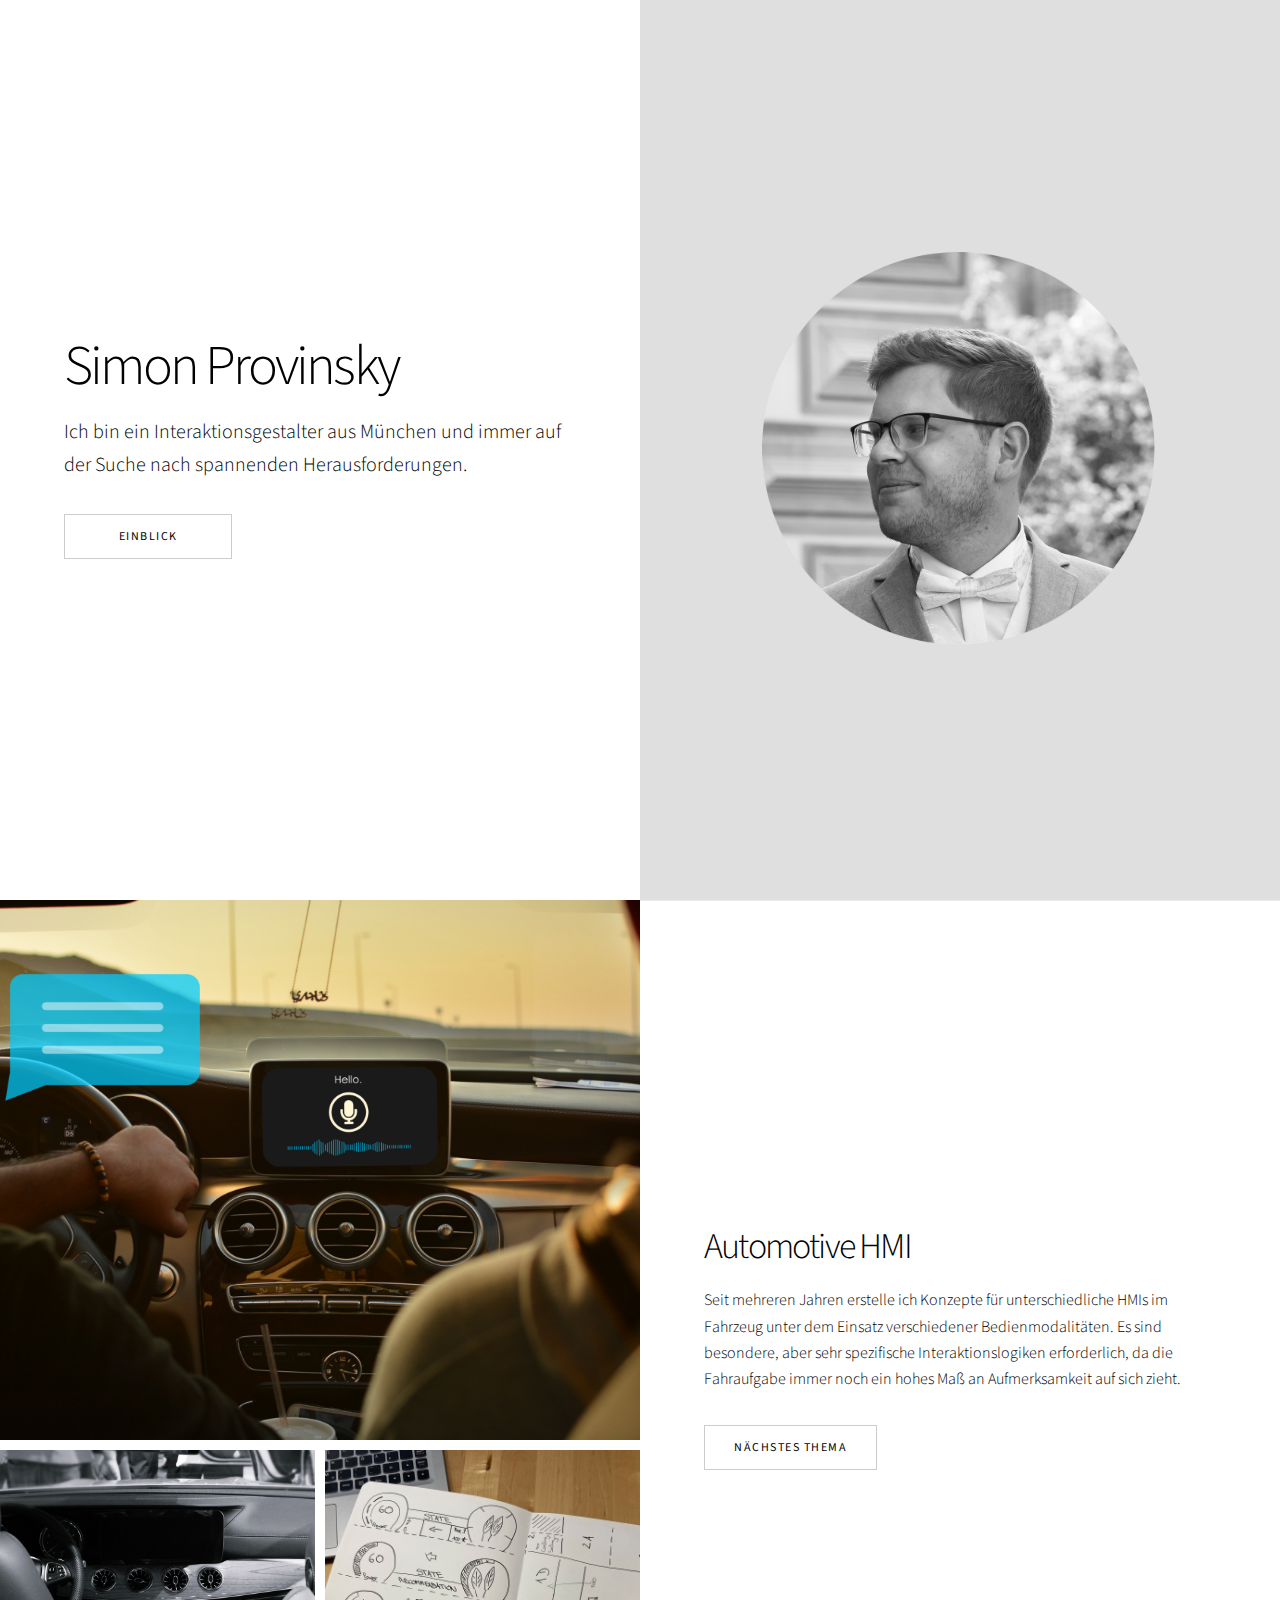
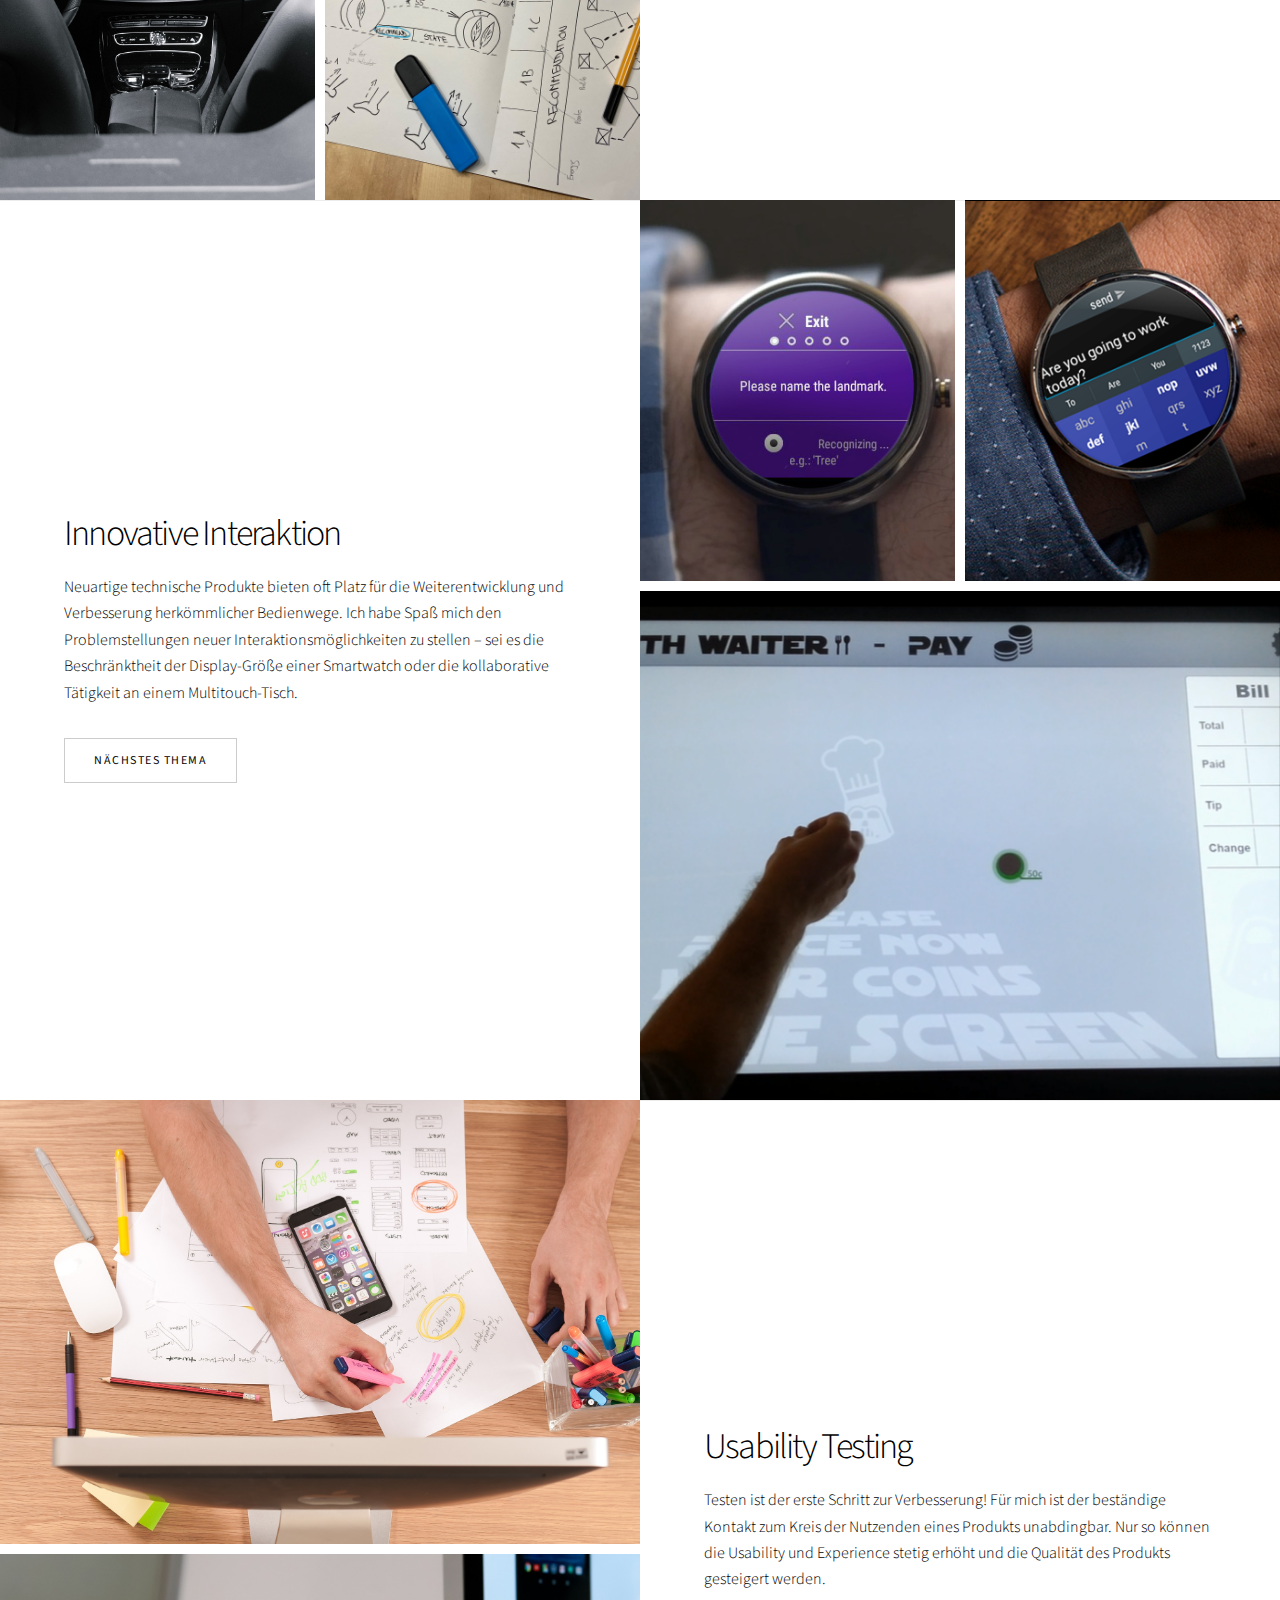
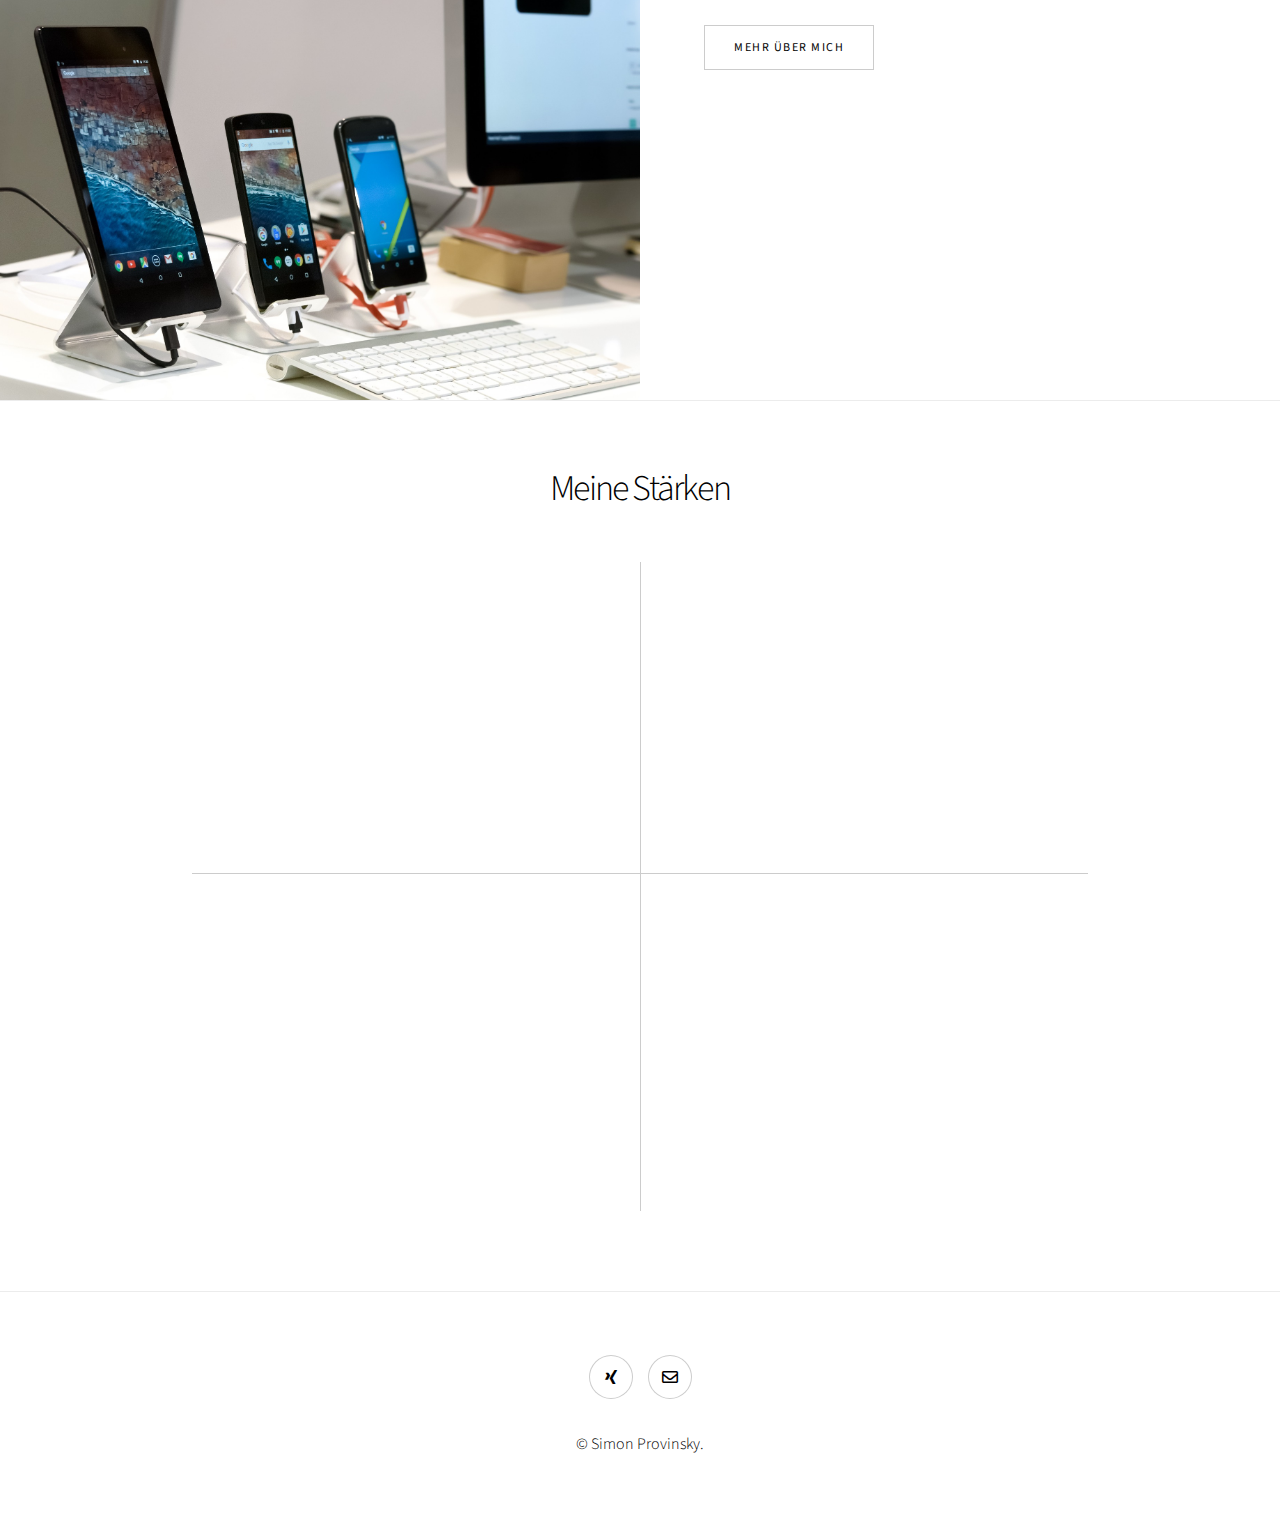
==== index.html @ 23f28d31 "Add files via upload" ====
<!DOCTYPE HTML>
<!--
	Story by HTML5 UP
	html5up.net | @ajlkn
	Free for personal and commercial use under the CCA 3.0 license (html5up.net/license)
-->
<html>

<head>
	<title>Simon Provinsky</title>
	<meta charset="utf-8" />
	<meta name="viewport" content="width=device-width, initial-scale=1, user-scalable=no" />
	<link rel="stylesheet" href="assets/css/main.css" />
	<noscript>
		<link rel="stylesheet" href="assets/css/noscript.css" />
	</noscript>
</head>

<body class="is-preload">
	<a id="top" class="button back-to-top"><span class="icon solid major fa-arrow-up"></span></a>
	<!-- Wrapper -->
	<div id="wrapper" class="divided">

		<!-- One -->
		<section
			class="banner style1 orient-left content-align-left image-position-right fullscreen onload-image-fade-in onload-content-fade-right">
			<div class="content">
				<h1>Simon Provinsky</h1>
				<p class="major">Ich bin ein Interaktionsgestalter aus München und immer auf der Suche nach
					spannenden Herausforderungen.</p>
				<!-- <p class="major">Sehen. Fühlen. Erinnern.</p> -->
				<ul class="actions stacked">
					<li><a href="#first" class="button big wide smooth-scroll-middle">Einblick</a></li>
				</ul>
			</div>
			<div class="image">
				<!--<img src="images/work-place.jpg" alt="" />-->
				<div class="parallax"></div>
			</div>
		</section>

		<!-- Two -->
		<section
			class="banner style1 orient-right content-align-left image-position-left fullscreen onscroll-image-fade-in onload-content-fade-left"
			id="first">
			<div class="content">
				<h2>Automotive HMI</h2>
				<p>Seit mehreren Jahren erstelle ich Konzepte für unterschiedliche HMIs im Fahrzeug unter dem Einsatz
					verschiedener Bedienmodalitäten. Es sind besondere, aber sehr spezifische Interaktionslogiken
					erforderlich, da die Fahraufgabe immer noch ein hohes Maß an Aufmerksamkeit
					auf sich zieht.</p>
				<ul class="actions stacked">
					<li><a href="#second" class="button smooth-scroll-middle">Nächstes Thema</a></li>
				</ul>
			</div>
			<!-- <div class="image">
				<img src="images/spotlight02.jpg" alt="" />
			</div> -->
			<div class="grid-container container-1">
				<div class="grid-item item-1" onclick="location.href='src/details-sprachdialogdesign.html';">
					<img class="background" src="images/car_interior_speech.png" />
					<div class="hide">Sprachdialogdesign</div>
				</div>
				<div class="grid-item item-2" onclick="location.href='src/details-graphicaluserinterfaces.html';">
					<img class="background" src="images/car_interior_gui.jpg" />
					<div class="hide">Graphical User Interfaces</div>
				</div>
				<div class="grid-item item-3"
					onclick="location.href='src/details-gamificationzurenergieeffizientenfahrweise.html';">
					<img class="background" src="images/48v_car_interface.jpg" />
					<div class="hide">Gamification zur energieeffizienten Fahrweise</div>
				</div>
			</div>
		</section>

		<!-- Three -->
		<section
			class="banner style1 orient-left content-align-left image-position-right fullscreen onscroll-image-fade-in onload-content-fade-right"
			id="second">
			<div class="content">
				<h2>Innovative Interaktion</h2>
				<p>Neuartige technische Produkte bieten oft Platz für die Weiterentwicklung und Verbesserung
					herkömmlicher
					Bedienwege. Ich habe Spaß mich den Problemstellungen neuer Interaktionsmöglichkeiten zu
					stellen – sei es die Beschränktheit der Display-Größe einer Smartwatch oder die kollaborative
					Tätigkeit an einem Multitouch-Tisch.</p>
				<ul class="actions stacked">
					<li><a href="#third" class="button smooth-scroll-middle">Nächstes Thema</a></li>
				</ul>
			</div>
			<div class="grid-container container-2">
				<div class="grid-item item-1"
					onclick="location.href='src/details-sprachbedienungfuersmartwatches.html';">
					<img class="background" src="images/smartwatch_landmarken_0.png" />
					<div class="hide">Sprachbedienung für Smartwatches</div>
				</div>
				<div class="grid-item item-2" onclick="location.href='src/details-texteingabefuersmartwatches.html';">
					<img class="background" src="images/smartwatch_text_0.png" />
					<div class="hide">Texteingabe für Smartwatches</div>
				</div>
				<div class="grid-item item-3" onclick="location.href='src/details-barzahlungpermultitouch-tisch.html';">
					<img class="background" src="images/darth_waiter_0.png" />
					<div class="hide">Barzahlung per Multitouch-Tisch</div>
				</div>
			</div>
		</section>

		<!-- Four -->
		<section
			class="banner style1 orient-right content-align-left image-position-left fullscreen onscroll-image-fade-in onload-content-fade-left"
			id="third">
			<div class="content">
				<h2>Usability Testing</h2>
				<p>Testen ist der erste Schritt zur Verbesserung! Für mich ist der beständige Kontakt zum Kreis der
					Nutzenden eines Produkts unabdingbar. Nur so können die Usability und Experience stetig erhöht und
					die Qualität des Produkts gesteigert werden.</p>
				<ul class="actions stacked">
					<li><a href="#about" class="button smooth-scroll">Mehr über mich</a></li>
				</ul>
			</div>
			<div class="grid-container container-3">
				<div class="grid-item item-1"
					onclick="location.href='src/details-low-fidelity-prototypingmitdermicrosoftkinect.html';">
					<img class="background" src="images/user_test_0.jpg" />
					<div class="hide">Low-Fidelity-Prototyping mit der Microsoft Kinect</div>
				</div>
				<div class="grid-item item-2"
					onclick="location.href='src/details-ab-testzursteigerungderusability.html';">
					<img class="background" src="images/user_test_1.jpg" />
					<div class="hide">A/B-Test zur Steigerung der Usability</div>
				</div>
			</div>
		</section>



		<!-- Six -->
		<section class="wrapper style1 align-center" id="about">
			<div class="inner">
				<h2>Meine Stärken</h2>
				<div class="items style1 big onscroll-fade-in">
					<section>
						<span class="icon solid style2 major fa-sync-alt"></span>
						<h3>Agil</h3>
						<p>Die Welt von Dailys, Sprints und Backlogs ist mir sehr vertraut und auch
							bei User Stories macht mir so schnell keiner etwas vor.</p>
					</section>
					<section>
						<span class="icon solid style2 major fa-laptop-code"></span>
						<h3>Techinikaffin</h3>
						<p>Egal ob es um ein Fifa-Online-Turnier oder eine Code-Challenge geht – mit Technik bin ich
							immer
							zu begeistern!</p>
					</section>
					<section>
						<span class="icon solid style2 major fa-user-tie"></span>
						<h3>Professionell</h3>
						<p>Zuverlässig und auf die Details bedacht: Im Job und auch bei der Urlaubsvorbereitung – ohne
							einen ausgetüftelten und wohlüberlegten Masterplan geht bei mir nichts!</p>
					</section>
					<section>
						<span class="icon solid style2 major fa-users"></span>
						<h3>Teamplayer</h3>
						<p>Auf dem Bolzplatz oder im Projektteam – auf mich ist immer Verlass. Wie der Abwehrchef habe
							ich die gesamte Mannschaft im Blick und bin mir nicht zu schade ab und zu dazwischen zu
							grätschen.</p>
					</section>
					<!-- <section>
									<span class="icon solid style2 major fa-cog"></span>
									<h3>Magna</h3>
									<p>Lorem ipsum dolor sit amet, consectetur adipiscing elit. Morbi dui turpis, cursus eget orci amet aliquam congue semper. Etiam eget ultrices risus nec tempor elit.</p>
								</section>
								<section>
									<span class="icon style2 major fa-paper-plane"></span>
									<h3>Tempus</h3>
									<p>Lorem ipsum dolor sit amet, consectetur adipiscing elit. Morbi dui turpis, cursus eget orci amet aliquam congue semper. Etiam eget ultrices risus nec tempor elit.</p>
								</section>
								<section>
									<span class="icon solid style2 major fa-desktop"></span>
									<h3>Aliquam</h3>
									<p>Lorem ipsum dolor sit amet, consectetur adipiscing elit. Morbi dui turpis, cursus eget orci amet aliquam congue semper. Etiam eget ultrices risus nec tempor elit.</p>
								</section>
								<section>
									<span class="icon solid style2 major fa-sync-alt"></span>
									<h3>Elit</h3>
									<p>Lorem ipsum dolor sit amet, consectetur adipiscing elit. Morbi dui turpis, cursus eget orci amet aliquam congue semper. Etiam eget ultrices risus nec tempor elit.</p>
								</section>
								<section>
									<span class="icon solid style2 major fa-hashtag"></span>
									<h3>Morbi</h3>
									<p>Lorem ipsum dolor sit amet, consectetur adipiscing elit. Morbi dui turpis, cursus eget orci amet aliquam congue semper. Etiam eget ultrices risus nec tempor elit.</p>
								</section>
								<section>
									<span class="icon solid style2 major fa-bolt"></span>
									<h3>Turpis</h3>
									<p>Lorem ipsum dolor sit amet, consectetur adipiscing elit. Morbi dui turpis, cursus eget orci amet aliquam congue semper. Etiam eget ultrices risus nec tempor elit.</p>
								</section>
								<section>
									<span class="icon solid style2 major fa-envelope"></span>
									<h3>Ultrices</h3>
									<p>Lorem ipsum dolor sit amet, consectetur adipiscing elit. Morbi dui turpis, cursus eget orci amet aliquam congue semper. Etiam eget ultrices risus nec tempor elit.</p>
								</section>
								<section>
									<span class="icon solid style2 major fa-leaf"></span>
									<h3>Risus</h3>
									<p>Lorem ipsum dolor sit amet, consectetur adipiscing elit. Morbi dui turpis, cursus eget orci amet aliquam congue semper. Etiam eget ultrices risus nec tempor elit.</p>
								</section> -->
				</div>
			</div>
		</section>

		<!-- Seven -->
		<!-- 					<section class="wrapper style1 align-center">
						<div class="inner medium">
							<h2>Get in touch</h2>
							<form method="post" action="#">
								<div class="fields">
									<div class="field half">
										<label for="name">Name</label>
										<input type="text" name="name" id="name" value="" />
									</div>
									<div class="field half">
										<label for="email">Email</label>
										<input type="email" name="email" id="email" value="" />
									</div>
									<div class="field">
										<label for="message">Message</label>
										<textarea name="message" id="message" rows="6"></textarea>
									</div>
								</div>
								<ul class="actions special">
									<li><input type="submit" name="submit" id="submit" value="Send Message" /></li>
								</ul>
							</form>

						</div>
					</section> -->

		<!-- Footer -->
		<footer class="wrapper style1 align-center">
			<div class="inner">
				<ul class="icons">
					<li><a href="https://www.xing.com/profile/Simon_Provinsky/cv" target="_blank"
							class="icon brands style2 fa-xing"><span class="label">Xing</span></a></li>
					<li><a href="mailto:S.Provinsky@gmail.com" class="icon style2 fa-envelope"><span
								class="label">Email</span></a></li>
				</ul>
				<p>&copy; Simon Provinsky</a>.</p>
			</div>
		</footer>

	</div>

	<!-- Scripts -->
	<script src="assets/js/jquery.min.js"></script>
	<script src="assets/js/jquery.scrollex.min.js"></script>
	<script src="assets/js/jquery.scrolly.min.js"></script>
	<script src="assets/js/browser.min.js"></script>
	<script src="assets/js/breakpoints.min.js"></script>
	<script src="assets/js/util.js"></script>
	<script src="assets/js/main.js"></script>

</body>

</html>
---- assets/css/main.css ----
@import url(fontawesome-all.min.css);
@import url("https://fonts.googleapis.com/css?family=Source+Sans+Pro:300,300i,400,400i");

/*
	Story by HTML5 UP
	html5up.net | @ajlkn
	Free for personal and commercial use under the CCA 3.0 license (html5up.net/license)
*/

html, body, div, span, applet, object,
iframe, h1, h2, h3, h4, h5, h6, p, blockquote,
pre, a, abbr, acronym, address, big, cite,
code, del, dfn, em, img, ins, kbd, q, s, samp,
small, strike, strong, sub, sup, tt, var, b,
u, i, center, dl, dt, dd, ol, ul, li, fieldset,
form, label, legend, table, caption, tbody,
tfoot, thead, tr, th, td, article, aside,
canvas, details, embed, figure, figcaption,
footer, header, hgroup, menu, nav, output, ruby,
section, summary, time, mark, audio, video {
	margin: 0;
	padding: 0;
	border: 0;
	font-size: 100%;
	font: inherit;
	vertical-align: baseline;}

article, aside, details, figcaption, figure,
footer, header, hgroup, menu, nav, section {
	display: block;}

body {
	line-height: 1;
}

ol, ul {
	list-style: none;
}

blockquote, q {
	quotes: none;
}

	blockquote:before, blockquote:after, q:before, q:after {
		content: '';
		content: none;
	}

table {
	border-collapse: collapse;
	border-spacing: 0;
}

body {
	-webkit-text-size-adjust: none;
}

mark {
	background-color: transparent;
	color: inherit;
}

input::-moz-focus-inner {
	border: 0;
	padding: 0;
}

input, select, textarea {
	-moz-appearance: none;
	-webkit-appearance: none;
	-ms-appearance: none;
	appearance: none;
}


.grid-container {
	display: grid;
	grid-column-gap: 10px;
	grid-row-gap: 10px;
	width: 50%;

}

.details-grid-container {
	display: grid;
	grid-column-gap: 10px;
	grid-row-gap: 10px;
	width: 100%;

}

.container-1 {
	grid-template-areas:
    'item-1 item-1'
    'item-2 item-3';
}

.details-container-1 {
	grid-template-areas:
    'item-1'
    'item-2';
}

.container-2 {
	grid-template-areas:
    'item-1 item-2'
    'item-3 item-3';
}

.details-container-2 {
	grid-template-areas:
    'item-1 item-2';
}

.container-3 {
	grid-template-areas:
    'item-1'
	'item-2';
}

.details-container-3 {
	grid-template-areas:
    'item-1';
}

.details-container-4 {
	grid-template-areas:
    'item-1'
	'item-2';
}

.background {
	opacity: 1;
  display: block;
  width: 100%;
  height: 100%;
  transition: .5s ease;
  backface-visibility: hidden;
  object-fit: cover;
}

.contain {
	object-fit: contain;
}

.small {
	height: 65%;
}

.border {
	border: 1px solid black;
}

.hide {
	transition: .5s ease;
	opacity: 0;
	position: absolute;
	top: 50%;
	left: 50%;
	transform: translate(-50%, -50%);
	-ms-transform: translate(-50%, -50%);
	text-align: center;
	color: white;
}

.hide a{
	color: white;
	text-decoration: none;
}

.item-1 {
	grid-area: item-1;
}
.item-2 {
	grid-area: item-2;
}
.item-3 {
	grid-area: item-3;
}
.item-4 {
	grid-area: item-4;
}

.grid-item {
	background-color: black;
  font-size: 30px;
  text-align: center;
  position: relative;
}

.details-grid-item {
  position: relative;
  background: white;
}

.grid-item:hover {
	cursor: pointer;
}

.grid-item:hover > .background {
	opacity: 0.3;
}


.grid-item:hover > .hide {
	display: block;
	opacity: 1;
}

@media screen and (max-width: 736px) {
	.grid-container {
		width: 100%;
	}
}

#tags {
	display: flex;
	justify-content: center;
	padding-top: 0;
	padding-bottom: 4rem;
}

@media screen and (max-width: 736px) {
	#tags {
		flex-direction: column;
	}
}

#tags > div {
	background: rgba(0, 0, 0, 0.125);
	padding: 5px 10px;
	margin: 5px;
	color: black;
}

.tinted {
	background: rgba(0, 0, 0, 0.125);
}

.back-to-top {
	position: fixed;
    bottom: 5em;
    right: 5em;
    z-index: 100;
}



@media screen and (max-width: 736px) {
	.back-to-top {
		position: fixed;
		bottom: 3em;
		right: 3em;
		z-index: 100;
	}
}

.back {
	position: fixed;
    top: 5em;
    left: 3em;
    z-index: 100;
}

@media screen and (max-width: 736px) {
	.back {
		position: relative;
		top: 2em;
		left: 2em;
		z-index: 100;
	}
}

.parallax {
	/* The image used */
	background-image: url("../../images/Simon.png");
	
	/* Set a specific height */
	min-height: 100vh; 
	
	/* Create the parallax scrolling effect */
    background-attachment: inherit;
    background-position: center;
    background-repeat: no-repeat;
    background-size: 35vw;
}

@media screen and (orientation: portrait) {
	.parallax {
		/* The image used */
		background-image: url("../../images/Simon.png");
		
		/* Set a specific height */
		min-height: 50vh; 
		
		/* Create the parallax scrolling effect */
		background-attachment: scroll;
		background-position: center;
		background-repeat: no-repeat;
		background-size: cover;
	}
}

/* Basic */

	@-ms-viewport {
		width: device-width;
	}

	body {
		-ms-overflow-style: scrollbar;
	}

	@media screen and (max-width: 480px) {

		html, body {
			min-width: 320px;
		}

	}

	html {
		box-sizing: border-box;
	}

	*, *:before, *:after {
		box-sizing: inherit;
	}

	body {
		background: #ffffff;
	}

		body.is-preload *, body.is-preload *:before, body.is-preload *:after {
			-moz-animation: none !important;
			-webkit-animation: none !important;
			-ms-animation: none !important;
			animation: none !important;
			-moz-transition: none !important;
			-webkit-transition: none !important;
			-ms-transition: none !important;
			transition: none !important;
		}

/* Type */

	html {
		font-size: 18pt;
	}

		@media screen and (max-width: 1680px) {

			html {
				font-size: 14pt;
			}

		}

		@media screen and (max-width: 1280px) {

			html {
				font-size: 12pt;
			}

		}

		@media screen and (max-width: 736px) {

			html {
				font-size: 11pt;
			}

		}

		@media screen and (max-width: 360px) {

			html {
				font-size: 10pt;
			}

		}

	body {
		background-color: #ffffff;
		color: #000000;
	}

	body, input, select, textarea {
		font-family: "Source Sans Pro", Helvetica, sans-serif;
		font-size: 1rem;
		font-weight: 300;
		line-height: 1.65;
	}

	a {
		-moz-transition: color 0.2s ease-in-out;
		-webkit-transition: color 0.2s ease-in-out;
		-ms-transition: color 0.2s ease-in-out;
		transition: color 0.2s ease-in-out;
		text-decoration: underline;
	}

		a:hover {
			text-decoration: none;
		}

	strong, b {
		font-weight: 400;
	}

	em, i {
		font-style: italic;
	}

	p {
		margin: 0 0 2rem 0;
	}

		p.major {
			font-size: 1.25rem;
		}

	h1, h2, h3, h4, h5, h6 {
		font-weight: 300;
		line-height: 1.375;
		letter-spacing: -0.05em;
		margin: 0 0 1rem 0;
	}

		h1 a, h2 a, h3 a, h4 a, h5 a, h6 a {
			color: inherit;
			text-decoration: none;
		}

	h1 {
		font-size: 3.5rem;
		line-height: 1.2;
	}

	h2 {
		font-size: 2.25rem;
	}

	h3 {
		font-size: 1.5rem;
	}

	h4 {
		font-size: 1.1rem;
	}

	h5 {
		font-size: 0.9rem;
	}

	h6 {
		font-size: 0.7rem;
	}

	sub {
		font-size: 0.8rem;
		position: relative;
		top: 0.5rem;
	}

	sup {
		font-size: 0.8rem;
		position: relative;
		top: -0.5rem;
	}

	blockquote {
		border-left: solid 4px;
		font-style: italic;
		margin: 0 0 2rem 0;
		padding: 0.5rem 0 0.5rem 2rem;
	}

	code {
		border-radius: 4px;
		font-family: "Courier New", monospace;
		font-size: 0.9em;
		margin: 0 0.25rem;
		padding: 0.25rem 0.325rem;
	}

	pre {
		-webkit-overflow-scrolling: touch;
		font-family: "Courier New", monospace;
		font-size: 0.9em;
		margin: 0 0 2rem 0;
	}

		pre code {
			display: block;
			line-height: 1.5;
			padding: 0.75rem 1rem;
			overflow-x: auto;
		}

	hr {
		border: 0;
		border-bottom: solid 1px;
		margin: 2.5rem 0;
	}

		hr.major {
			margin: 3.5rem 0;
		}

	.align-left {
		text-align: left;
	}

	.align-center {
		text-align: center;
	}

	.align-right {
		text-align: right;
	}

	@media screen and (max-width: 736px) {

		p.major {
			font-size: 1.1rem;
		}

		h1 {
			font-size: 2.5rem;
		}

		h2 {
			font-size: 2rem;
		}

		h3 {
			font-size: 1.25rem;
		}

		h4 {
			font-size: 1rem;
		}

	}

	input, select, textarea {
		color: #000000;
	}

	a {
		color: #000000;
	}

		a:hover {
			color: #47D3E5;
		}

	strong, b {
		color: #000000;
	}

	h1, h2, h3, h4, h5, h6 {
		color: #000000;
	}

	blockquote {
		border-left-color: rgba(0, 0, 0, 0.2);
	}

	code {
		background: rgba(0, 0, 0, 0.05);
		border-color: rgba(0, 0, 0, 0.2);
	}

	hr {
		border-bottom-color: rgba(0, 0, 0, 0.2);
	}

/* Row */

	.row {
		display: flex;
		flex-wrap: wrap;
		box-sizing: border-box;
		align-items: stretch;
	}

		.row > * {
			box-sizing: border-box;
		}

		.row.gtr-uniform > * > :last-child {
			margin-bottom: 0;
		}

		.row.aln-left {
			justify-content: flex-start;
		}

		.row.aln-center {
			justify-content: center;
		}

		.row.aln-right {
			justify-content: flex-end;
		}

		.row.aln-top {
			align-items: flex-start;
		}

		.row.aln-middle {
			align-items: center;
		}

		.row.aln-bottom {
			align-items: flex-end;
		}

		.row > .imp {
			order: -1;
		}

		.row > .col-1 {
			width: 8.33333%;
		}

		.row > .off-1 {
			margin-left: 8.33333%;
		}

		.row > .col-2 {
			width: 16.66667%;
		}

		.row > .off-2 {
			margin-left: 16.66667%;
		}

		.row > .col-3 {
			width: 25%;
		}

		.row > .off-3 {
			margin-left: 25%;
		}

		.row > .col-4 {
			width: 33.33333%;
		}

		.row > .off-4 {
			margin-left: 33.33333%;
		}

		.row > .col-5 {
			width: 41.66667%;
		}

		.row > .off-5 {
			margin-left: 41.66667%;
		}

		.row > .col-6 {
			width: 50%;
		}

		.row > .off-6 {
			margin-left: 50%;
		}

		.row > .col-7 {
			width: 58.33333%;
		}

		.row > .off-7 {
			margin-left: 58.33333%;
		}

		.row > .col-8 {
			width: 66.66667%;
		}

		.row > .off-8 {
			margin-left: 66.66667%;
		}

		.row > .col-9 {
			width: 75%;
		}

		.row > .off-9 {
			margin-left: 75%;
		}

		.row > .col-10 {
			width: 83.33333%;
		}

		.row > .off-10 {
			margin-left: 83.33333%;
		}

		.row > .col-11 {
			width: 91.66667%;
		}

		.row > .off-11 {
			margin-left: 91.66667%;
		}

		.row > .col-12 {
			width: 100%;
		}

		.row > .off-12 {
			margin-left: 100%;
		}

		.row.gtr-0 {
			margin-top: 0;
			margin-left: 0rem;
		}

			.row.gtr-0 > * {
				padding: 0 0 0 0rem;
			}

			.row.gtr-0.gtr-uniform {
				margin-top: 0rem;
			}

				.row.gtr-0.gtr-uniform > * {
					padding-top: 0rem;
				}

		.row.gtr-25 {
			margin-top: 0;
			margin-left: -0.5rem;
		}

			.row.gtr-25 > * {
				padding: 0 0 0 0.5rem;
			}

			.row.gtr-25.gtr-uniform {
				margin-top: -0.5rem;
			}

				.row.gtr-25.gtr-uniform > * {
					padding-top: 0.5rem;
				}

		.row.gtr-50 {
			margin-top: 0;
			margin-left: -1rem;
		}

			.row.gtr-50 > * {
				padding: 0 0 0 1rem;
			}

			.row.gtr-50.gtr-uniform {
				margin-top: -1rem;
			}

				.row.gtr-50.gtr-uniform > * {
					padding-top: 1rem;
				}

		.row {
			margin-top: 0;
			margin-left: -2rem;
		}

			.row > * {
				padding: 0 0 0 2rem;
			}

			.row.gtr-uniform {
				margin-top: -2rem;
			}

				.row.gtr-uniform > * {
					padding-top: 2rem;
				}

		.row.gtr-150 {
			margin-top: 0;
			margin-left: -3rem;
		}

			.row.gtr-150 > * {
				padding: 0 0 0 3rem;
			}

			.row.gtr-150.gtr-uniform {
				margin-top: -3rem;
			}

				.row.gtr-150.gtr-uniform > * {
					padding-top: 3rem;
				}

		.row.gtr-200 {
			margin-top: 0;
			margin-left: -4rem;
		}

			.row.gtr-200 > * {
				padding: 0 0 0 4rem;
			}

			.row.gtr-200.gtr-uniform {
				margin-top: -4rem;
			}

				.row.gtr-200.gtr-uniform > * {
					padding-top: 4rem;
				}

		@media screen and (max-width: 1680px) {

			.row {
				display: flex;
				flex-wrap: wrap;
				box-sizing: border-box;
				align-items: stretch;
			}

				.row > * {
					box-sizing: border-box;
				}

				.row.gtr-uniform > * > :last-child {
					margin-bottom: 0;
				}

				.row.aln-left {
					justify-content: flex-start;
				}

				.row.aln-center {
					justify-content: center;
				}

				.row.aln-right {
					justify-content: flex-end;
				}

				.row.aln-top {
					align-items: flex-start;
				}

				.row.aln-middle {
					align-items: center;
				}

				.row.aln-bottom {
					align-items: flex-end;
				}

				.row > .imp-xlarge {
					order: -1;
				}

				.row > .col-1-xlarge {
					width: 8.33333%;
				}

				.row > .off-1-xlarge {
					margin-left: 8.33333%;
				}

				.row > .col-2-xlarge {
					width: 16.66667%;
				}

				.row > .off-2-xlarge {
					margin-left: 16.66667%;
				}

				.row > .col-3-xlarge {
					width: 25%;
				}

				.row > .off-3-xlarge {
					margin-left: 25%;
				}

				.row > .col-4-xlarge {
					width: 33.33333%;
				}

				.row > .off-4-xlarge {
					margin-left: 33.33333%;
				}

				.row > .col-5-xlarge {
					width: 41.66667%;
				}

				.row > .off-5-xlarge {
					margin-left: 41.66667%;
				}

				.row > .col-6-xlarge {
					width: 50%;
				}

				.row > .off-6-xlarge {
					margin-left: 50%;
				}

				.row > .col-7-xlarge {
					width: 58.33333%;
				}

				.row > .off-7-xlarge {
					margin-left: 58.33333%;
				}

				.row > .col-8-xlarge {
					width: 66.66667%;
				}

				.row > .off-8-xlarge {
					margin-left: 66.66667%;
				}

				.row > .col-9-xlarge {
					width: 75%;
				}

				.row > .off-9-xlarge {
					margin-left: 75%;
				}

				.row > .col-10-xlarge {
					width: 83.33333%;
				}

				.row > .off-10-xlarge {
					margin-left: 83.33333%;
				}

				.row > .col-11-xlarge {
					width: 91.66667%;
				}

				.row > .off-11-xlarge {
					margin-left: 91.66667%;
				}

				.row > .col-12-xlarge {
					width: 100%;
				}

				.row > .off-12-xlarge {
					margin-left: 100%;
				}

				.row.gtr-0 {
					margin-top: 0;
					margin-left: 0rem;
				}

					.row.gtr-0 > * {
						padding: 0 0 0 0rem;
					}

					.row.gtr-0.gtr-uniform {
						margin-top: 0rem;
					}

						.row.gtr-0.gtr-uniform > * {
							padding-top: 0rem;
						}

				.row.gtr-25 {
					margin-top: 0;
					margin-left: -0.5rem;
				}

					.row.gtr-25 > * {
						padding: 0 0 0 0.5rem;
					}

					.row.gtr-25.gtr-uniform {
						margin-top: -0.5rem;
					}

						.row.gtr-25.gtr-uniform > * {
							padding-top: 0.5rem;
						}

				.row.gtr-50 {
					margin-top: 0;
					margin-left: -1rem;
				}

					.row.gtr-50 > * {
						padding: 0 0 0 1rem;
					}

					.row.gtr-50.gtr-uniform {
						margin-top: -1rem;
					}

						.row.gtr-50.gtr-uniform > * {
							padding-top: 1rem;
						}

				.row {
					margin-top: 0;
					margin-left: -2rem;
				}

					.row > * {
						padding: 0 0 0 2rem;
					}

					.row.gtr-uniform {
						margin-top: -2rem;
					}

						.row.gtr-uniform > * {
							padding-top: 2rem;
						}

				.row.gtr-150 {
					margin-top: 0;
					margin-left: -3rem;
				}

					.row.gtr-150 > * {
						padding: 0 0 0 3rem;
					}

					.row.gtr-150.gtr-uniform {
						margin-top: -3rem;
					}

						.row.gtr-150.gtr-uniform > * {
							padding-top: 3rem;
						}

				.row.gtr-200 {
					margin-top: 0;
					margin-left: -4rem;
				}

					.row.gtr-200 > * {
						padding: 0 0 0 4rem;
					}

					.row.gtr-200.gtr-uniform {
						margin-top: -4rem;
					}

						.row.gtr-200.gtr-uniform > * {
							padding-top: 4rem;
						}

		}

		@media screen and (max-width: 1280px) {

			.row {
				display: flex;
				flex-wrap: wrap;
				box-sizing: border-box;
				align-items: stretch;
			}

				.row > * {
					box-sizing: border-box;
				}

				.row.gtr-uniform > * > :last-child {
					margin-bottom: 0;
				}

				.row.aln-left {
					justify-content: flex-start;
				}

				.row.aln-center {
					justify-content: center;
				}

				.row.aln-right {
					justify-content: flex-end;
				}

				.row.aln-top {
					align-items: flex-start;
				}

				.row.aln-middle {
					align-items: center;
				}

				.row.aln-bottom {
					align-items: flex-end;
				}

				.row > .imp-large {
					order: -1;
				}

				.row > .col-1-large {
					width: 8.33333%;
				}

				.row > .off-1-large {
					margin-left: 8.33333%;
				}

				.row > .col-2-large {
					width: 16.66667%;
				}

				.row > .off-2-large {
					margin-left: 16.66667%;
				}

				.row > .col-3-large {
					width: 25%;
				}

				.row > .off-3-large {
					margin-left: 25%;
				}

				.row > .col-4-large {
					width: 33.33333%;
				}

				.row > .off-4-large {
					margin-left: 33.33333%;
				}

				.row > .col-5-large {
					width: 41.66667%;
				}

				.row > .off-5-large {
					margin-left: 41.66667%;
				}

				.row > .col-6-large {
					width: 50%;
				}

				.row > .off-6-large {
					margin-left: 50%;
				}

				.row > .col-7-large {
					width: 58.33333%;
				}

				.row > .off-7-large {
					margin-left: 58.33333%;
				}

				.row > .col-8-large {
					width: 66.66667%;
				}

				.row > .off-8-large {
					margin-left: 66.66667%;
				}

				.row > .col-9-large {
					width: 75%;
				}

				.row > .off-9-large {
					margin-left: 75%;
				}

				.row > .col-10-large {
					width: 83.33333%;
				}

				.row > .off-10-large {
					margin-left: 83.33333%;
				}

				.row > .col-11-large {
					width: 91.66667%;
				}

				.row > .off-11-large {
					margin-left: 91.66667%;
				}

				.row > .col-12-large {
					width: 100%;
				}

				.row > .off-12-large {
					margin-left: 100%;
				}

				.row.gtr-0 {
					margin-top: 0;
					margin-left: 0rem;
				}

					.row.gtr-0 > * {
						padding: 0 0 0 0rem;
					}

					.row.gtr-0.gtr-uniform {
						margin-top: 0rem;
					}

						.row.gtr-0.gtr-uniform > * {
							padding-top: 0rem;
						}

				.row.gtr-25 {
					margin-top: 0;
					margin-left: -0.5rem;
				}

					.row.gtr-25 > * {
						padding: 0 0 0 0.5rem;
					}

					.row.gtr-25.gtr-uniform {
						margin-top: -0.5rem;
					}

						.row.gtr-25.gtr-uniform > * {
							padding-top: 0.5rem;
						}

				.row.gtr-50 {
					margin-top: 0;
					margin-left: -1rem;
				}

					.row.gtr-50 > * {
						padding: 0 0 0 1rem;
					}

					.row.gtr-50.gtr-uniform {
						margin-top: -1rem;
					}

						.row.gtr-50.gtr-uniform > * {
							padding-top: 1rem;
						}

				.row {
					margin-top: 0;
					margin-left: -2rem;
				}

					.row > * {
						padding: 0 0 0 2rem;
					}

					.row.gtr-uniform {
						margin-top: -2rem;
					}

						.row.gtr-uniform > * {
							padding-top: 2rem;
						}

				.row.gtr-150 {
					margin-top: 0;
					margin-left: -3rem;
				}

					.row.gtr-150 > * {
						padding: 0 0 0 3rem;
					}

					.row.gtr-150.gtr-uniform {
						margin-top: -3rem;
					}

						.row.gtr-150.gtr-uniform > * {
							padding-top: 3rem;
						}

				.row.gtr-200 {
					margin-top: 0;
					margin-left: -4rem;
				}

					.row.gtr-200 > * {
						padding: 0 0 0 4rem;
					}

					.row.gtr-200.gtr-uniform {
						margin-top: -4rem;
					}

						.row.gtr-200.gtr-uniform > * {
							padding-top: 4rem;
						}

		}

		@media screen and (max-width: 980px) {

			.row {
				display: flex;
				flex-wrap: wrap;
				box-sizing: border-box;
				align-items: stretch;
			}

				.row > * {
					box-sizing: border-box;
				}

				.row.gtr-uniform > * > :last-child {
					margin-bottom: 0;
				}

				.row.aln-left {
					justify-content: flex-start;
				}

				.row.aln-center {
					justify-content: center;
				}

				.row.aln-right {
					justify-content: flex-end;
				}

				.row.aln-top {
					align-items: flex-start;
				}

				.row.aln-middle {
					align-items: center;
				}

				.row.aln-bottom {
					align-items: flex-end;
				}

				.row > .imp-medium {
					order: -1;
				}

				.row > .col-1-medium {
					width: 8.33333%;
				}

				.row > .off-1-medium {
					margin-left: 8.33333%;
				}

				.row > .col-2-medium {
					width: 16.66667%;
				}

				.row > .off-2-medium {
					margin-left: 16.66667%;
				}

				.row > .col-3-medium {
					width: 25%;
				}

				.row > .off-3-medium {
					margin-left: 25%;
				}

				.row > .col-4-medium {
					width: 33.33333%;
				}

				.row > .off-4-medium {
					margin-left: 33.33333%;
				}

				.row > .col-5-medium {
					width: 41.66667%;
				}

				.row > .off-5-medium {
					margin-left: 41.66667%;
				}

				.row > .col-6-medium {
					width: 50%;
				}

				.row > .off-6-medium {
					margin-left: 50%;
				}

				.row > .col-7-medium {
					width: 58.33333%;
				}

				.row > .off-7-medium {
					margin-left: 58.33333%;
				}

				.row > .col-8-medium {
					width: 66.66667%;
				}

				.row > .off-8-medium {
					margin-left: 66.66667%;
				}

				.row > .col-9-medium {
					width: 75%;
				}

				.row > .off-9-medium {
					margin-left: 75%;
				}

				.row > .col-10-medium {
					width: 83.33333%;
				}

				.row > .off-10-medium {
					margin-left: 83.33333%;
				}

				.row > .col-11-medium {
					width: 91.66667%;
				}

				.row > .off-11-medium {
					margin-left: 91.66667%;
				}

				.row > .col-12-medium {
					width: 100%;
				}

				.row > .off-12-medium {
					margin-left: 100%;
				}

				.row.gtr-0 {
					margin-top: 0;
					margin-left: 0rem;
				}

					.row.gtr-0 > * {
						padding: 0 0 0 0rem;
					}

					.row.gtr-0.gtr-uniform {
						margin-top: 0rem;
					}

						.row.gtr-0.gtr-uniform > * {
							padding-top: 0rem;
						}

				.row.gtr-25 {
					margin-top: 0;
					margin-left: -0.5rem;
				}

					.row.gtr-25 > * {
						padding: 0 0 0 0.5rem;
					}

					.row.gtr-25.gtr-uniform {
						margin-top: -0.5rem;
					}

						.row.gtr-25.gtr-uniform > * {
							padding-top: 0.5rem;
						}

				.row.gtr-50 {
					margin-top: 0;
					margin-left: -1rem;
				}

					.row.gtr-50 > * {
						padding: 0 0 0 1rem;
					}

					.row.gtr-50.gtr-uniform {
						margin-top: -1rem;
					}

						.row.gtr-50.gtr-uniform > * {
							padding-top: 1rem;
						}

				.row {
					margin-top: 0;
					margin-left: -2rem;
				}

					.row > * {
						padding: 0 0 0 2rem;
					}

					.row.gtr-uniform {
						margin-top: -2rem;
					}

						.row.gtr-uniform > * {
							padding-top: 2rem;
						}

				.row.gtr-150 {
					margin-top: 0;
					margin-left: -3rem;
				}

					.row.gtr-150 > * {
						padding: 0 0 0 3rem;
					}

					.row.gtr-150.gtr-uniform {
						margin-top: -3rem;
					}

						.row.gtr-150.gtr-uniform > * {
							padding-top: 3rem;
						}

				.row.gtr-200 {
					margin-top: 0;
					margin-left: -4rem;
				}

					.row.gtr-200 > * {
						padding: 0 0 0 4rem;
					}

					.row.gtr-200.gtr-uniform {
						margin-top: -4rem;
					}

						.row.gtr-200.gtr-uniform > * {
							padding-top: 4rem;
						}

		}

		@media screen and (max-width: 736px) {

			.row {
				display: flex;
				flex-wrap: wrap;
				box-sizing: border-box;
				align-items: stretch;
			}

				.row > * {
					box-sizing: border-box;
				}

				.row.gtr-uniform > * > :last-child {
					margin-bottom: 0;
				}

				.row.aln-left {
					justify-content: flex-start;
				}

				.row.aln-center {
					justify-content: center;
				}

				.row.aln-right {
					justify-content: flex-end;
				}

				.row.aln-top {
					align-items: flex-start;
				}

				.row.aln-middle {
					align-items: center;
				}

				.row.aln-bottom {
					align-items: flex-end;
				}

				.row > .imp-small {
					order: -1;
				}

				.row > .col-1-small {
					width: 8.33333%;
				}

				.row > .off-1-small {
					margin-left: 8.33333%;
				}

				.row > .col-2-small {
					width: 16.66667%;
				}

				.row > .off-2-small {
					margin-left: 16.66667%;
				}

				.row > .col-3-small {
					width: 25%;
				}

				.row > .off-3-small {
					margin-left: 25%;
				}

				.row > .col-4-small {
					width: 33.33333%;
				}

				.row > .off-4-small {
					margin-left: 33.33333%;
				}

				.row > .col-5-small {
					width: 41.66667%;
				}

				.row > .off-5-small {
					margin-left: 41.66667%;
				}

				.row > .col-6-small {
					width: 50%;
				}

				.row > .off-6-small {
					margin-left: 50%;
				}

				.row > .col-7-small {
					width: 58.33333%;
				}

				.row > .off-7-small {
					margin-left: 58.33333%;
				}

				.row > .col-8-small {
					width: 66.66667%;
				}

				.row > .off-8-small {
					margin-left: 66.66667%;
				}

				.row > .col-9-small {
					width: 75%;
				}

				.row > .off-9-small {
					margin-left: 75%;
				}

				.row > .col-10-small {
					width: 83.33333%;
				}

				.row > .off-10-small {
					margin-left: 83.33333%;
				}

				.row > .col-11-small {
					width: 91.66667%;
				}

				.row > .off-11-small {
					margin-left: 91.66667%;
				}

				.row > .col-12-small {
					width: 100%;
				}

				.row > .off-12-small {
					margin-left: 100%;
				}

				.row.gtr-0 {
					margin-top: 0;
					margin-left: 0rem;
				}

					.row.gtr-0 > * {
						padding: 0 0 0 0rem;
					}

					.row.gtr-0.gtr-uniform {
						margin-top: 0rem;
					}

						.row.gtr-0.gtr-uniform > * {
							padding-top: 0rem;
						}

				.row.gtr-25 {
					margin-top: 0;
					margin-left: -0.5rem;
				}

					.row.gtr-25 > * {
						padding: 0 0 0 0.5rem;
					}

					.row.gtr-25.gtr-uniform {
						margin-top: -0.5rem;
					}

						.row.gtr-25.gtr-uniform > * {
							padding-top: 0.5rem;
						}

				.row.gtr-50 {
					margin-top: 0;
					margin-left: -1rem;
				}

					.row.gtr-50 > * {
						padding: 0 0 0 1rem;
					}

					.row.gtr-50.gtr-uniform {
						margin-top: -1rem;
					}

						.row.gtr-50.gtr-uniform > * {
							padding-top: 1rem;
						}

				.row {
					margin-top: 0;
					margin-left: -2rem;
				}

					.row > * {
						padding: 0 0 0 2rem;
					}

					.row.gtr-uniform {
						margin-top: -2rem;
					}

						.row.gtr-uniform > * {
							padding-top: 2rem;
						}

				.row.gtr-150 {
					margin-top: 0;
					margin-left: -3rem;
				}

					.row.gtr-150 > * {
						padding: 0 0 0 3rem;
					}

					.row.gtr-150.gtr-uniform {
						margin-top: -3rem;
					}

						.row.gtr-150.gtr-uniform > * {
							padding-top: 3rem;
						}

				.row.gtr-200 {
					margin-top: 0;
					margin-left: -4rem;
				}

					.row.gtr-200 > * {
						padding: 0 0 0 4rem;
					}

					.row.gtr-200.gtr-uniform {
						margin-top: -4rem;
					}

						.row.gtr-200.gtr-uniform > * {
							padding-top: 4rem;
						}

		}

		@media screen and (max-width: 480px) {

			.row {
				display: flex;
				flex-wrap: wrap;
				box-sizing: border-box;
				align-items: stretch;
			}

				.row > * {
					box-sizing: border-box;
				}

				.row.gtr-uniform > * > :last-child {
					margin-bottom: 0;
				}

				.row.aln-left {
					justify-content: flex-start;
				}

				.row.aln-center {
					justify-content: center;
				}

				.row.aln-right {
					justify-content: flex-end;
				}

				.row.aln-top {
					align-items: flex-start;
				}

				.row.aln-middle {
					align-items: center;
				}

				.row.aln-bottom {
					align-items: flex-end;
				}

				.row > .imp-xsmall {
					order: -1;
				}

				.row > .col-1-xsmall {
					width: 8.33333%;
				}

				.row > .off-1-xsmall {
					margin-left: 8.33333%;
				}

				.row > .col-2-xsmall {
					width: 16.66667%;
				}

				.row > .off-2-xsmall {
					margin-left: 16.66667%;
				}

				.row > .col-3-xsmall {
					width: 25%;
				}

				.row > .off-3-xsmall {
					margin-left: 25%;
				}

				.row > .col-4-xsmall {
					width: 33.33333%;
				}

				.row > .off-4-xsmall {
					margin-left: 33.33333%;
				}

				.row > .col-5-xsmall {
					width: 41.66667%;
				}

				.row > .off-5-xsmall {
					margin-left: 41.66667%;
				}

				.row > .col-6-xsmall {
					width: 50%;
				}

				.row > .off-6-xsmall {
					margin-left: 50%;
				}

				.row > .col-7-xsmall {
					width: 58.33333%;
				}

				.row > .off-7-xsmall {
					margin-left: 58.33333%;
				}

				.row > .col-8-xsmall {
					width: 66.66667%;
				}

				.row > .off-8-xsmall {
					margin-left: 66.66667%;
				}

				.row > .col-9-xsmall {
					width: 75%;
				}

				.row > .off-9-xsmall {
					margin-left: 75%;
				}

				.row > .col-10-xsmall {
					width: 83.33333%;
				}

				.row > .off-10-xsmall {
					margin-left: 83.33333%;
				}

				.row > .col-11-xsmall {
					width: 91.66667%;
				}

				.row > .off-11-xsmall {
					margin-left: 91.66667%;
				}

				.row > .col-12-xsmall {
					width: 100%;
				}

				.row > .off-12-xsmall {
					margin-left: 100%;
				}

				.row.gtr-0 {
					margin-top: 0;
					margin-left: 0rem;
				}

					.row.gtr-0 > * {
						padding: 0 0 0 0rem;
					}

					.row.gtr-0.gtr-uniform {
						margin-top: 0rem;
					}

						.row.gtr-0.gtr-uniform > * {
							padding-top: 0rem;
						}

				.row.gtr-25 {
					margin-top: 0;
					margin-left: -0.5rem;
				}

					.row.gtr-25 > * {
						padding: 0 0 0 0.5rem;
					}

					.row.gtr-25.gtr-uniform {
						margin-top: -0.5rem;
					}

						.row.gtr-25.gtr-uniform > * {
							padding-top: 0.5rem;
						}

				.row.gtr-50 {
					margin-top: 0;
					margin-left: -1rem;
				}

					.row.gtr-50 > * {
						padding: 0 0 0 1rem;
					}

					.row.gtr-50.gtr-uniform {
						margin-top: -1rem;
					}

						.row.gtr-50.gtr-uniform > * {
							padding-top: 1rem;
						}

				.row {
					margin-top: 0;
					margin-left: -2rem;
				}

					.row > * {
						padding: 0 0 0 2rem;
					}

					.row.gtr-uniform {
						margin-top: -2rem;
					}

						.row.gtr-uniform > * {
							padding-top: 2rem;
						}

				.row.gtr-150 {
					margin-top: 0;
					margin-left: -3rem;
				}

					.row.gtr-150 > * {
						padding: 0 0 0 3rem;
					}

					.row.gtr-150.gtr-uniform {
						margin-top: -3rem;
					}

						.row.gtr-150.gtr-uniform > * {
							padding-top: 3rem;
						}

				.row.gtr-200 {
					margin-top: 0;
					margin-left: -4rem;
				}

					.row.gtr-200 > * {
						padding: 0 0 0 4rem;
					}

					.row.gtr-200.gtr-uniform {
						margin-top: -4rem;
					}

						.row.gtr-200.gtr-uniform > * {
							padding-top: 4rem;
						}

		}

		@media screen and (max-width: 360px) {

			.row {
				display: flex;
				flex-wrap: wrap;
				box-sizing: border-box;
				align-items: stretch;
			}

				.row > * {
					box-sizing: border-box;
				}

				.row.gtr-uniform > * > :last-child {
					margin-bottom: 0;
				}

				.row.aln-left {
					justify-content: flex-start;
				}

				.row.aln-center {
					justify-content: center;
				}

				.row.aln-right {
					justify-content: flex-end;
				}

				.row.aln-top {
					align-items: flex-start;
				}

				.row.aln-middle {
					align-items: center;
				}

				.row.aln-bottom {
					align-items: flex-end;
				}

				.row > .imp-xxsmall {
					order: -1;
				}

				.row > .col-1-xxsmall {
					width: 8.33333%;
				}

				.row > .off-1-xxsmall {
					margin-left: 8.33333%;
				}

				.row > .col-2-xxsmall {
					width: 16.66667%;
				}

				.row > .off-2-xxsmall {
					margin-left: 16.66667%;
				}

				.row > .col-3-xxsmall {
					width: 25%;
				}

				.row > .off-3-xxsmall {
					margin-left: 25%;
				}

				.row > .col-4-xxsmall {
					width: 33.33333%;
				}

				.row > .off-4-xxsmall {
					margin-left: 33.33333%;
				}

				.row > .col-5-xxsmall {
					width: 41.66667%;
				}

				.row > .off-5-xxsmall {
					margin-left: 41.66667%;
				}

				.row > .col-6-xxsmall {
					width: 50%;
				}

				.row > .off-6-xxsmall {
					margin-left: 50%;
				}

				.row > .col-7-xxsmall {
					width: 58.33333%;
				}

				.row > .off-7-xxsmall {
					margin-left: 58.33333%;
				}

				.row > .col-8-xxsmall {
					width: 66.66667%;
				}

				.row > .off-8-xxsmall {
					margin-left: 66.66667%;
				}

				.row > .col-9-xxsmall {
					width: 75%;
				}

				.row > .off-9-xxsmall {
					margin-left: 75%;
				}

				.row > .col-10-xxsmall {
					width: 83.33333%;
				}

				.row > .off-10-xxsmall {
					margin-left: 83.33333%;
				}

				.row > .col-11-xxsmall {
					width: 91.66667%;
				}

				.row > .off-11-xxsmall {
					margin-left: 91.66667%;
				}

				.row > .col-12-xxsmall {
					width: 100%;
				}

				.row > .off-12-xxsmall {
					margin-left: 100%;
				}

				.row.gtr-0 {
					margin-top: 0;
					margin-left: 0rem;
				}

					.row.gtr-0 > * {
						padding: 0 0 0 0rem;
					}

					.row.gtr-0.gtr-uniform {
						margin-top: 0rem;
					}

						.row.gtr-0.gtr-uniform > * {
							padding-top: 0rem;
						}

				.row.gtr-25 {
					margin-top: 0;
					margin-left: -0.5rem;
				}

					.row.gtr-25 > * {
						padding: 0 0 0 0.5rem;
					}

					.row.gtr-25.gtr-uniform {
						margin-top: -0.5rem;
					}

						.row.gtr-25.gtr-uniform > * {
							padding-top: 0.5rem;
						}

				.row.gtr-50 {
					margin-top: 0;
					margin-left: -1rem;
				}

					.row.gtr-50 > * {
						padding: 0 0 0 1rem;
					}

					.row.gtr-50.gtr-uniform {
						margin-top: -1rem;
					}

						.row.gtr-50.gtr-uniform > * {
							padding-top: 1rem;
						}

				.row {
					margin-top: 0;
					margin-left: -2rem;
				}

					.row > * {
						padding: 0 0 0 2rem;
					}

					.row.gtr-uniform {
						margin-top: -2rem;
					}

						.row.gtr-uniform > * {
							padding-top: 2rem;
						}

				.row.gtr-150 {
					margin-top: 0;
					margin-left: -3rem;
				}

					.row.gtr-150 > * {
						padding: 0 0 0 3rem;
					}

					.row.gtr-150.gtr-uniform {
						margin-top: -3rem;
					}

						.row.gtr-150.gtr-uniform > * {
							padding-top: 3rem;
						}

				.row.gtr-200 {
					margin-top: 0;
					margin-left: -4rem;
				}

					.row.gtr-200 > * {
						padding: 0 0 0 4rem;
					}

					.row.gtr-200.gtr-uniform {
						margin-top: -4rem;
					}

						.row.gtr-200.gtr-uniform > * {
							padding-top: 4rem;
						}

		}

/* Box */

	.box {
		border-radius: 4px;
		border: solid 1px;
		margin-bottom: 2rem;
		padding: 1.5rem;
	}

		.box > :last-child,
		.box > :last-child > :last-child,
		.box > :last-child > :last-child > :last-child {
			margin-bottom: 0;
		}

		.box.alt {
			border: 0;
			border-radius: 0;
			padding: 0;
		}

	.box {
		border-color: rgba(0, 0, 0, 0.2);
	}

/* Button */

	input[type="submit"],
	input[type="reset"],
	input[type="button"],
	button,
	.button {
		-moz-appearance: none;
		-webkit-appearance: none;
		-ms-appearance: none;
		appearance: none;
		-moz-transition: background-color 0.2s ease-in-out, box-shadow 0.2s ease-in-out, color 0.2s ease-in-out;
		-webkit-transition: background-color 0.2s ease-in-out, box-shadow 0.2s ease-in-out, color 0.2s ease-in-out;
		-ms-transition: background-color 0.2s ease-in-out, box-shadow 0.2s ease-in-out, color 0.2s ease-in-out;
		transition: background-color 0.2s ease-in-out, box-shadow 0.2s ease-in-out, color 0.2s ease-in-out;
		border: 0;
		cursor: pointer;
		display: inline-block;
		font-weight: 400;
		letter-spacing: 0.125em;
		text-align: center;
		text-decoration: none;
		text-transform: uppercase;
		white-space: nowrap;
		font-size: 0.75rem;
		max-width: 20rem;
		height: 3.75em;
		line-height: 3.75em;
		border-radius: 0;
		padding: 0 2.5em;
		text-overflow: ellipsis;
		overflow: hidden;
	}

		input[type="submit"].icon:before,
		input[type="reset"].icon:before,
		input[type="button"].icon:before,
		button.icon:before,
		.button.icon:before {
			margin-right: 0.5rem;
		}

		input[type="submit"].fit,
		input[type="reset"].fit,
		input[type="button"].fit,
		button.fit,
		.button.fit {
			width: 100%;
		}

		input[type="submit"].small,
		input[type="reset"].small,
		input[type="button"].small,
		button.small,
		.button.small {
			font-size: 0.6rem;
			height: 3.325em;
			line-height: 3.325em;
			border-radius: 3.325em;
			padding: 0 2em;
		}

		input[type="submit"].large,
		input[type="reset"].large,
		input[type="button"].large,
		button.large,
		.button.large {
			font-size: 0.8rem;
			height: 4em;
			line-height: 4em;
			border-radius: 4em;
			padding: 0 3em;
		}

		input[type="submit"].wide,
		input[type="reset"].wide,
		input[type="button"].wide,
		button.wide,
		.button.wide {
			min-width: 14em;
		}

		input[type="submit"].disabled, input[type="submit"]:disabled,
		input[type="reset"].disabled,
		input[type="reset"]:disabled,
		input[type="button"].disabled,
		input[type="button"]:disabled,
		button.disabled,
		button:disabled,
		.button.disabled,
		.button:disabled {
			pointer-events: none;
			opacity: 0.25;
		}

	input[type="submit"],
	input[type="reset"],
	input[type="button"],
	button,
	.button {
		background-color: transparent;
		box-shadow: inset 0 0 0 1px rgba(0, 0, 0, 0.2);
		color: #000000 !important;
	}

		input[type="submit"]:hover,
		input[type="reset"]:hover,
		input[type="button"]:hover,
		button:hover,
		.button:hover {
			box-shadow: inset 0 0 0 1px #47D3E5;
			color: #47D3E5 !important;
		}

		input[type="submit"]:active,
		input[type="reset"]:active,
		input[type="button"]:active,
		button:active,
		.button:active {
			background-color: rgba(71, 211, 229, 0.2);
			box-shadow: inset 0 0 0 1px #47D3E5;
			color: #47D3E5 !important;
		}

		input[type="submit"].primary,
		input[type="reset"].primary,
		input[type="button"].primary,
		button.primary,
		.button.primary {
			background-color: #000000;
			box-shadow: none;
			color: #ffffff !important;
		}

			input[type="submit"].primary:hover,
			input[type="reset"].primary:hover,
			input[type="button"].primary:hover,
			button.primary:hover,
			.button.primary:hover {
				background-color: #47D3E5;
			}

			input[type="submit"].primary:active,
			input[type="reset"].primary:active,
			input[type="button"].primary:active,
			button.primary:active,
			.button.primary:active {
				background-color: #1ebdd1;
			}

/* Form */

	form {
		margin: 0 0 2rem 0;
	}

		form > :last-child {
			margin-bottom: 0;
		}

		form > .fields {
			display: -moz-flex;
			display: -webkit-flex;
			display: -ms-flex;
			display: flex;
			-moz-flex-wrap: wrap;
			-webkit-flex-wrap: wrap;
			-ms-flex-wrap: wrap;
			flex-wrap: wrap;
			width: calc(100% + 3rem);
			margin: -1.5rem 0 2rem -1.5rem;
		}

			form > .fields > .field {
				-moz-flex-grow: 0;
				-webkit-flex-grow: 0;
				-ms-flex-grow: 0;
				flex-grow: 0;
				-moz-flex-shrink: 0;
				-webkit-flex-shrink: 0;
				-ms-flex-shrink: 0;
				flex-shrink: 0;
				padding: 1.5rem 0 0 1.5rem;
				width: calc(100% - 1.5rem);
			}

				form > .fields > .field.half {
					width: calc(50% - 0.75rem);
				}

				form > .fields > .field.third {
					width: calc(100%/3 - 0.5rem);
				}

				form > .fields > .field.quarter {
					width: calc(25% - 0.375rem);
				}

		@media screen and (max-width: 480px) {

			form > .fields {
				width: calc(100% + 3rem);
				margin: -1.5rem 0 2rem -1.5rem;
			}

				form > .fields > .field {
					padding: 1.5rem 0 0 1.5rem;
					width: calc(100% - 1.5rem);
				}

					form > .fields > .field.half {
						width: calc(100% - 1.5rem);
					}

					form > .fields > .field.third {
						width: calc(100% - 1.5rem);
					}

					form > .fields > .field.quarter {
						width: calc(100% - 1.5rem);
					}

		}

	label {
		display: block;
		font-size: 0.9rem;
		font-weight: 400;
		margin: 0 0 1rem 0;
	}

	input[type="text"],
	input[type="password"],
	input[type="email"],
	input[type="tel"],
	input[type="search"],
	input[type="url"],
	select,
	textarea {
		-moz-appearance: none;
		-webkit-appearance: none;
		-ms-appearance: none;
		appearance: none;
		background-color: transparent;
		border-radius: 4px;
		border: none;
		border: solid 1px;
		color: inherit;
		display: block;
		outline: 0;
		padding: 0 0.825rem;
		text-decoration: none;
		width: 100%;
	}

		input[type="text"]:invalid,
		input[type="password"]:invalid,
		input[type="email"]:invalid,
		input[type="tel"]:invalid,
		input[type="search"]:invalid,
		input[type="url"]:invalid,
		select:invalid,
		textarea:invalid {
			box-shadow: none;
		}

	select {
		background-size: 1.25rem;
		background-repeat: no-repeat;
		background-position: calc(100% - 1rem) center;
		height: 2.75rem;
		padding-right: 2.75rem;
		text-overflow: ellipsis;
	}

		select:focus::-ms-value {
			background-color: transparent;
		}

		select::-ms-expand {
			display: none;
		}

	input[type="text"],
	input[type="password"],
	input[type="email"],
	input[type="tel"],
	input[type="search"],
	input[type="url"],
	select {
		height: 2.75rem;
	}

	textarea {
		padding: 0.75rem 1rem;
	}

	input[type="checkbox"],
	input[type="radio"] {
		-moz-appearance: none;
		-webkit-appearance: none;
		-ms-appearance: none;
		appearance: none;
		display: block;
		float: left;
		margin-right: -2rem;
		opacity: 0;
		width: 1rem;
		z-index: -1;
	}

		input[type="checkbox"] + label,
		input[type="radio"] + label {
			text-decoration: none;
			-moz-user-select: none;
			-webkit-user-select: none;
			-ms-user-select: none;
			user-select: none;
			cursor: pointer;
			display: inline-block;
			font-size: 1rem;
			font-weight: 300;
			padding-left: 2.4rem;
			padding-right: 0.75rem;
			position: relative;
			margin-bottom: 0;
		}

			input[type="checkbox"] + label:before,
			input[type="radio"] + label:before {
				-moz-osx-font-smoothing: grayscale;
				-webkit-font-smoothing: antialiased;
				display: inline-block;
				font-style: normal;
				font-variant: normal;
				text-rendering: auto;
				line-height: 1;
				text-transform: none !important;
				font-family: 'Font Awesome 5 Free';
				font-weight: 900;
			}

			input[type="checkbox"] + label:before,
			input[type="radio"] + label:before {
				border-radius: 4px;
				border: solid 1px;
				content: '';
				display: inline-block;
				font-size: 0.8rem;
				height: 1.65rem;
				left: 0;
				line-height: 1.65rem;
				position: absolute;
				text-align: center;
				top: 0;
				width: 1.65rem;
			}

		input[type="checkbox"]:checked + label:before,
		input[type="radio"]:checked + label:before {
			content: '\f00c';
		}

	input[type="checkbox"] + label:before {
		border-radius: 4px;
	}

	input[type="radio"] + label:before {
		border-radius: 100%;
	}

	::-webkit-input-placeholder {
		opacity: 1.0;
	}

	:-moz-placeholder {
		opacity: 1.0;
	}

	::-moz-placeholder {
		opacity: 1.0;
	}

	:-ms-input-placeholder {
		opacity: 1.0;
	}

	label {
		color: #000000;
	}

	input[type="text"],
	input[type="password"],
	input[type="email"],
	input[type="tel"],
	input[type="search"],
	input[type="url"],
	select,
	textarea {
		border-color: rgba(0, 0, 0, 0.2);
	}

		input[type="text"]:focus,
		input[type="password"]:focus,
		input[type="email"]:focus,
		input[type="tel"]:focus,
		input[type="search"]:focus,
		input[type="url"]:focus,
		select:focus,
		textarea:focus {
			border-color: #47D3E5;
			box-shadow: 0 0 0 1px #47D3E5;
		}

	select {
		background-image: url("data:image/svg+xml;charset=utf8,%3Csvg xmlns='http://www.w3.org/2000/svg' width='40' height='40' preserveAspectRatio='none' viewBox='0 0 40 40'%3E%3Cpath d='M9.4,12.3l10.4,10.4l10.4-10.4c0.2-0.2,0.5-0.4,0.9-0.4c0.3,0,0.6,0.1,0.9,0.4l3.3,3.3c0.2,0.2,0.4,0.5,0.4,0.9 c0,0.4-0.1,0.6-0.4,0.9L20.7,31.9c-0.2,0.2-0.5,0.4-0.9,0.4c-0.3,0-0.6-0.1-0.9-0.4L4.3,17.3c-0.2-0.2-0.4-0.5-0.4-0.9 c0-0.4,0.1-0.6,0.4-0.9l3.3-3.3c0.2-0.2,0.5-0.4,0.9-0.4S9.1,12.1,9.4,12.3z' fill='rgba(0, 0, 0, 0.2)' /%3E%3C/svg%3E");
	}

		select option {
			color: #000000;
			background: #ffffff;
		}

	input[type="checkbox"] + label,
	input[type="radio"] + label {
		color: #000000;
	}

		input[type="checkbox"] + label:before,
		input[type="radio"] + label:before {
			border-color: rgba(0, 0, 0, 0.2);
		}

	input[type="checkbox"]:checked + label:before,
	input[type="radio"]:checked + label:before {
		background-color: #000000;
		border-color: #000000;
		color: #ffffff;
	}

	input[type="checkbox"]:focus + label:before,
	input[type="radio"]:focus + label:before {
		border-color: #47D3E5;
		box-shadow: 0 0 0 1px #47D3E5;
	}

	::-webkit-input-placeholder {
		color: rgba(0, 0, 0, 0.75) !important;
	}

	:-moz-placeholder {
		color: rgba(0, 0, 0, 0.75) !important;
	}

	::-moz-placeholder {
		color: rgba(0, 0, 0, 0.75) !important;
	}

	:-ms-input-placeholder {
		color: rgba(0, 0, 0, 0.75) !important;
	}

/* Icon */

	.icon {
		text-decoration: none;
		border-bottom: none;
		position: relative;
		text-align: center;
	}

		.icon:before {
			-moz-osx-font-smoothing: grayscale;
			-webkit-font-smoothing: antialiased;
			display: inline-block;
			font-style: normal;
			font-variant: normal;
			text-rendering: auto;
			line-height: 1;
			text-transform: none !important;
			font-family: 'Font Awesome 5 Free';
			font-weight: 400;
		}

		.icon > .label {
			display: none;
		}

		.icon:before {
			line-height: inherit;
		}

		.icon.solid:before {
			font-weight: 900;
		}

		.icon.brands:before {
			font-family: 'Font Awesome 5 Brands';
		}

		.icon.style2:before {
			border-radius: 2.75em;
			display: inline-block;
			height: 2.75em;
			line-height: 2.75em;
			width: 2.75em;
		}

		.icon.major {
			display: block;
			margin: 0 0 1rem 0;
		}

			.icon.major:before {
				font-size: 1.25rem;
			}

	a.icon.style2:before {
		-moz-transition: background-color 0.2s ease-in-out, box-shadow 0.2s ease-in-out, color 0.2s ease-in-out;
		-webkit-transition: background-color 0.2s ease-in-out, box-shadow 0.2s ease-in-out, color 0.2s ease-in-out;
		-ms-transition: background-color 0.2s ease-in-out, box-shadow 0.2s ease-in-out, color 0.2s ease-in-out;
		transition: background-color 0.2s ease-in-out, box-shadow 0.2s ease-in-out, color 0.2s ease-in-out;
	}

	.icon.style2:before {
		box-shadow: inset 0 0 0 1px rgba(0, 0, 0, 0.2);
	}

	a.icon.style2:hover:before {
		box-shadow: inset 0 0 0 1px #47D3E5;
		color: #47D3E5;
	}

	a.icon.style2:active:before {
		background-color: rgba(71, 211, 229, 0.1);
		box-shadow: inset 0 0 0 1px #47D3E5;
		color: #47D3E5;
	}

/* Image */

	.image {
		border: 0;
		border-radius: 4px;
		display: inline-block;
		position: relative;
	}

		.image img {
			display: block;
			border-radius: 4px;
		}

		.image.left, .image.right {
			width: 40%;
			max-width: 10rem;
		}

			.image.left img, .image.right img {
				width: 100%;
			}

		.image.left {
			float: left;
			margin: 0 1.5rem 1rem 0;
			top: 0.25rem;
		}

		.image.right {
			float: right;
			margin: 0 0 1rem 1.5rem;
			top: 0.25rem;
		}

		.image.fit {
			display: block;
			margin: 0 0 2rem 0;
			width: 100%;
		}

			.image.fit img {
				width: 100%;
			}

		.image.main {
			display: block;
			margin: 0 0 3rem 0;
			width: 100%;
		}

			.image.main img {
				width: 100%;
			}

/* List */

	ol {
		list-style: decimal;
		margin: 0 0 2rem 0;
		padding-left: 1.25rem;
	}

		ol li {
			padding-left: 0.25rem;
		}

	ul {
		list-style: disc;
		margin: 0 0 2rem 0;
		padding-left: 1rem;
	}

		ul li {
			padding-left: 0.5rem;
		}

		ul.alt {
			list-style: none;
			padding-left: 0;
		}

			ul.alt li {
				border-top: solid 1px;
				padding: 0.5rem 0;
			}

				ul.alt li:first-child {
					border-top: 0;
					padding-top: 0;
				}

	dl {
		margin: 0 0 2rem 0;
	}

		dl dt {
			display: block;
			font-weight: 400;
			margin: 0 0 1rem 0;
		}

		dl dd {
			margin-left: 2rem;
		}

		dl.style2 dt {
			width: 25%;
			float: left;
		}

		dl.style2 dd {
			width: 70%;
			float: left;
		}

		dl.style2:after {
			content: '';
			display: block;
			clear: both;
		}

	ul.alt li {
		border-top-color: rgba(0, 0, 0, 0.2);
	}

/* Actions */

	ul.actions {
		display: -moz-flex;
		display: -webkit-flex;
		display: -ms-flex;
		display: flex;
		cursor: default;
		list-style: none;
		margin-left: -1rem;
		padding-left: 0;
	}

		ul.actions li {
			padding: 0 0 0 1rem;
			vertical-align: middle;
		}

		ul.actions.special {
			-moz-justify-content: center;
			-webkit-justify-content: center;
			-ms-justify-content: center;
			justify-content: center;
			width: 100%;
			margin-left: 0;
		}

			ul.actions.special li:first-child {
				padding-left: 0;
			}

		ul.actions.stacked {
			-moz-flex-direction: column;
			-webkit-flex-direction: column;
			-ms-flex-direction: column;
			flex-direction: column;
			margin-left: 0;
		}

			ul.actions.stacked li {
				padding: 1.3rem 0 0 0;
			}

				ul.actions.stacked li:first-child {
					padding-top: 0;
				}

		ul.actions.fit {
			width: calc(100% + 1rem);
		}

			ul.actions.fit li {
				-moz-flex-grow: 1;
				-webkit-flex-grow: 1;
				-ms-flex-grow: 1;
				flex-grow: 1;
				-moz-flex-shrink: 1;
				-webkit-flex-shrink: 1;
				-ms-flex-shrink: 1;
				flex-shrink: 1;
				width: 100%;
			}

				ul.actions.fit li > * {
					width: 100%;
				}

			ul.actions.fit.stacked {
				width: 100%;
			}

		@media screen and (max-width: 480px) {

			ul.actions:not(.fixed) {
				-moz-flex-direction: column;
				-webkit-flex-direction: column;
				-ms-flex-direction: column;
				flex-direction: column;
				margin-left: 0;
				width: 100% !important;
			}

				ul.actions:not(.fixed) li {
					-moz-flex-grow: 1;
					-webkit-flex-grow: 1;
					-ms-flex-grow: 1;
					flex-grow: 1;
					-moz-flex-shrink: 1;
					-webkit-flex-shrink: 1;
					-ms-flex-shrink: 1;
					flex-shrink: 1;
					padding: 1rem 0 0 0;
					text-align: center;
					width: 100%;
				}

					ul.actions:not(.fixed) li > * {
						width: 100%;
					}

					ul.actions:not(.fixed) li:first-child {
						padding-top: 0;
					}

					ul.actions:not(.fixed) li input[type="submit"],
					ul.actions:not(.fixed) li input[type="reset"],
					ul.actions:not(.fixed) li input[type="button"],
					ul.actions:not(.fixed) li button,
					ul.actions:not(.fixed) li .button {
						width: 100%;
					}

						ul.actions:not(.fixed) li input[type="submit"].icon:before,
						ul.actions:not(.fixed) li input[type="reset"].icon:before,
						ul.actions:not(.fixed) li input[type="button"].icon:before,
						ul.actions:not(.fixed) li button.icon:before,
						ul.actions:not(.fixed) li .button.icon:before {
							margin-left: -0.5rem;
						}

		}

/* Icons */

	ul.icons {
		cursor: default;
		list-style: none;
		padding-left: 0;
	}

		ul.icons li {
			display: inline-block;
			padding: 0 0.75rem 0 0;
		}

			ul.icons li:last-child {
				padding-right: 0;
			}

/* Section/Article */

	section.special, article.special {
		text-align: center;
	}

	header p {
		position: relative;
		margin: -0.65rem 0 1.5rem 0;
		font-style: italic;
	}

	header h1 + p {
		font-size: 1.375rem;
	}

	header h2 + p {
		font-size: 1.25rem;
	}

	header h3 + p {
		font-size: 1.1rem;
	}

	header h4 + p,
	header h5 + p,
	header h6 + p {
		font-size: 0.9rem;
	}

	header p {
		color: rgba(0, 0, 0, 0.75);
	}

/* Table */

	.table-wrapper {
		-webkit-overflow-scrolling: touch;
		margin: 0 0 2rem 0;
		overflow-x: auto;
	}

		.table-wrapper > table {
			margin-bottom: 0;
		}

	table {
		margin: 0 0 2rem 0;
		width: 100%;
	}

		table tbody tr {
			border: solid 1px;
			border-left: 0;
			border-right: 0;
		}

		table td {
			padding: 0.75rem 0.75rem;
		}

		table th {
			font-size: 0.9rem;
			font-weight: 400;
			padding: 0 0.75rem 0.75rem 0.75rem;
			text-align: left;
		}

		table thead {
			border-bottom: solid 2px;
		}

		table tfoot {
			border-top: solid 2px;
		}

		table.alt {
			border-collapse: separate;
		}

			table.alt tbody tr td {
				border: solid 1px;
				border-left-width: 0;
				border-top-width: 0;
			}

				table.alt tbody tr td:first-child {
					border-left-width: 1px;
				}

			table.alt tbody tr:first-child td {
				border-top-width: 1px;
			}

			table.alt thead {
				border-bottom: 0;
			}

			table.alt tfoot {
				border-top: 0;
			}

		table.fixed {
			table-layout: fixed;
		}

	table tbody tr {
		border-color: rgba(0, 0, 0, 0.2);
	}

		table tbody tr:nth-child(2n + 1) {
			background-color: rgba(0, 0, 0, 0.05);
		}

		table tbody tr.alt {
			background-color: rgba(0, 0, 0, 0.05) !important;
		}

	table th {
		color: #000000;
	}

	table thead {
		border-bottom-color: rgba(0, 0, 0, 0.2);
	}

	table tfoot {
		border-top-color: rgba(0, 0, 0, 0.2);
	}

	table.alt tbody tr td {
		border-color: rgba(0, 0, 0, 0.2);
	}

	table.uniform tbody tr:nth-child(2n + 1) {
		background-color: transparent;
	}

/* Banner (transitions) */

	.banner.onload-content-fade-up .content {
		-moz-transition: opacity 0.75s ease-in-out, -moz-transform 0.75s ease-in-out;
		-webkit-transition: opacity 0.75s ease-in-out, -webkit-transform 0.75s ease-in-out;
		-ms-transition: opacity 0.75s ease-in-out, -ms-transform 0.75s ease-in-out;
		transition: opacity 0.75s ease-in-out, transform 0.75s ease-in-out;
	}

	body.is-preload .banner.onload-content-fade-up .content {
		-moz-transform: translateY(1rem);
		-webkit-transform: translateY(1rem);
		-ms-transform: translateY(1rem);
		transform: translateY(1rem);
		opacity: 0;
	}

	.banner.onload-content-fade-down .content {
		-moz-transition: opacity 0.75s ease-in-out, -moz-transform 0.75s ease-in-out;
		-webkit-transition: opacity 0.75s ease-in-out, -webkit-transform 0.75s ease-in-out;
		-ms-transition: opacity 0.75s ease-in-out, -ms-transform 0.75s ease-in-out;
		transition: opacity 0.75s ease-in-out, transform 0.75s ease-in-out;
	}

	body.is-preload .banner.onload-content-fade-down .content {
		-moz-transform: translateY(-1rem);
		-webkit-transform: translateY(-1rem);
		-ms-transform: translateY(-1rem);
		transform: translateY(-1rem);
		opacity: 0;
	}

	.banner.onload-content-fade-left .content {
		-moz-transition: opacity 0.75s ease-in-out, -moz-transform 0.75s ease-in-out;
		-webkit-transition: opacity 0.75s ease-in-out, -webkit-transform 0.75s ease-in-out;
		-ms-transition: opacity 0.75s ease-in-out, -ms-transform 0.75s ease-in-out;
		transition: opacity 0.75s ease-in-out, transform 0.75s ease-in-out;
	}

	body.is-preload .banner.onload-content-fade-left .content {
		-moz-transform: translateX(1rem);
		-webkit-transform: translateX(1rem);
		-ms-transform: translateX(1rem);
		transform: translateX(1rem);
		opacity: 0;
	}

	.banner.onload-content-fade-right .content {
		-moz-transition: opacity 0.75s ease-in-out, -moz-transform 0.75s ease-in-out;
		-webkit-transition: opacity 0.75s ease-in-out, -webkit-transform 0.75s ease-in-out;
		-ms-transition: opacity 0.75s ease-in-out, -ms-transform 0.75s ease-in-out;
		transition: opacity 0.75s ease-in-out, transform 0.75s ease-in-out;
	}

	body.is-preload .banner.onload-content-fade-right .content {
		-moz-transform: translateX(-1rem);
		-webkit-transform: translateX(-1rem);
		-ms-transform: translateX(-1rem);
		transform: translateX(-1rem);
		opacity: 0;
	}

	.banner.onload-content-fade-in .content {
		-moz-transition: opacity 0.75s ease-in-out;
		-webkit-transition: opacity 0.75s ease-in-out;
		-ms-transition: opacity 0.75s ease-in-out;
		transition: opacity 0.75s ease-in-out;
	}

	body.is-preload .banner.onload-content-fade-in .content {
		opacity: 0;
	}

	.banner.onload-image-fade-up .image {
		-moz-transition: opacity 0.75s ease-in-out, -moz-transform 0.75s ease-in-out;
		-webkit-transition: opacity 0.75s ease-in-out, -webkit-transform 0.75s ease-in-out;
		-ms-transition: opacity 0.75s ease-in-out, -ms-transform 0.75s ease-in-out;
		transition: opacity 0.75s ease-in-out, transform 0.75s ease-in-out;
	}

		.banner.onload-image-fade-up .image img {
			-moz-transition: opacity 0.75s ease-in-out;
			-webkit-transition: opacity 0.75s ease-in-out;
			-ms-transition: opacity 0.75s ease-in-out;
			transition: opacity 0.75s ease-in-out;
			-moz-transition-delay: 0.5625s;
			-webkit-transition-delay: 0.5625s;
			-ms-transition-delay: 0.5625s;
			transition-delay: 0.5625s;
		}

	body.is-preload .banner.onload-image-fade-up .image {
		-moz-transform: translateY(1rem);
		-webkit-transform: translateY(1rem);
		-ms-transform: translateY(1rem);
		transform: translateY(1rem);
		opacity: 0;
	}

		body.is-preload .banner.onload-image-fade-up .image img {
			opacity: 0;
		}

	.banner.onload-image-fade-down .image {
		-moz-transition: opacity 0.75s ease-in-out, -moz-transform 0.75s ease-in-out;
		-webkit-transition: opacity 0.75s ease-in-out, -webkit-transform 0.75s ease-in-out;
		-ms-transition: opacity 0.75s ease-in-out, -ms-transform 0.75s ease-in-out;
		transition: opacity 0.75s ease-in-out, transform 0.75s ease-in-out;
	}

		.banner.onload-image-fade-down .image img {
			-moz-transition: opacity 0.75s ease-in-out;
			-webkit-transition: opacity 0.75s ease-in-out;
			-ms-transition: opacity 0.75s ease-in-out;
			transition: opacity 0.75s ease-in-out;
			-moz-transition-delay: 0.5625s;
			-webkit-transition-delay: 0.5625s;
			-ms-transition-delay: 0.5625s;
			transition-delay: 0.5625s;
		}

	body.is-preload .banner.onload-image-fade-down .image {
		-moz-transform: translateY(-1rem);
		-webkit-transform: translateY(-1rem);
		-ms-transform: translateY(-1rem);
		transform: translateY(-1rem);
		opacity: 0;
	}

		body.is-preload .banner.onload-image-fade-down .image img {
			opacity: 0;
		}

	.banner.onload-image-fade-left .image {
		-moz-transition: opacity 0.75s ease-in-out, -moz-transform 0.75s ease-in-out;
		-webkit-transition: opacity 0.75s ease-in-out, -webkit-transform 0.75s ease-in-out;
		-ms-transition: opacity 0.75s ease-in-out, -ms-transform 0.75s ease-in-out;
		transition: opacity 0.75s ease-in-out, transform 0.75s ease-in-out;
	}

		.banner.onload-image-fade-left .image img {
			-moz-transition: opacity 0.75s ease-in-out;
			-webkit-transition: opacity 0.75s ease-in-out;
			-ms-transition: opacity 0.75s ease-in-out;
			transition: opacity 0.75s ease-in-out;
			-moz-transition-delay: 0.5625s;
			-webkit-transition-delay: 0.5625s;
			-ms-transition-delay: 0.5625s;
			transition-delay: 0.5625s;
		}

	body.is-preload .banner.onload-image-fade-left .image {
		-moz-transform: translateX(1rem);
		-webkit-transform: translateX(1rem);
		-ms-transform: translateX(1rem);
		transform: translateX(1rem);
		opacity: 0;
	}

		body.is-preload .banner.onload-image-fade-left .image img {
			opacity: 0;
		}

	.banner.onload-image-fade-right .image {
		-moz-transition: opacity 0.75s ease-in-out, -moz-transform 0.75s ease-in-out;
		-webkit-transition: opacity 0.75s ease-in-out, -webkit-transform 0.75s ease-in-out;
		-ms-transition: opacity 0.75s ease-in-out, -ms-transform 0.75s ease-in-out;
		transition: opacity 0.75s ease-in-out, transform 0.75s ease-in-out;
	}

		.banner.onload-image-fade-right .image img {
			-moz-transition: opacity 0.75s ease-in-out;
			-webkit-transition: opacity 0.75s ease-in-out;
			-ms-transition: opacity 0.75s ease-in-out;
			transition: opacity 0.75s ease-in-out;
			-moz-transition-delay: 0.5625s;
			-webkit-transition-delay: 0.5625s;
			-ms-transition-delay: 0.5625s;
			transition-delay: 0.5625s;
		}

	body.is-preload .banner.onload-image-fade-right .image {
		-moz-transform: translateX(-1rem);
		-webkit-transform: translateX(-1rem);
		-ms-transform: translateX(-1rem);
		transform: translateX(-1rem);
		opacity: 0;
	}

		body.is-preload .banner.onload-image-fade-right .image img {
			opacity: 0;
		}

	.banner.onload-image-fade-in .image img {
		-moz-transition: opacity 0.75s ease-in-out;
		-webkit-transition: opacity 0.75s ease-in-out;
		-ms-transition: opacity 0.75s ease-in-out;
		transition: opacity 0.75s ease-in-out;
	}

	body.is-preload .banner.onload-image-fade-in .image img {
		opacity: 0;
	}

	.banner.onscroll-content-fade-up .content {
		-moz-transition: opacity 0.75s ease-in-out, -moz-transform 0.75s ease-in-out;
		-webkit-transition: opacity 0.75s ease-in-out, -webkit-transform 0.75s ease-in-out;
		-ms-transition: opacity 0.75s ease-in-out, -ms-transform 0.75s ease-in-out;
		transition: opacity 0.75s ease-in-out, transform 0.75s ease-in-out;
	}

	.banner.onscroll-content-fade-up.is-inactive .content {
		-moz-transform: translateY(1rem);
		-webkit-transform: translateY(1rem);
		-ms-transform: translateY(1rem);
		transform: translateY(1rem);
		opacity: 0;
	}

	.banner.onscroll-content-fade-down .content {
		-moz-transition: opacity 0.75s ease-in-out, -moz-transform 0.75s ease-in-out;
		-webkit-transition: opacity 0.75s ease-in-out, -webkit-transform 0.75s ease-in-out;
		-ms-transition: opacity 0.75s ease-in-out, -ms-transform 0.75s ease-in-out;
		transition: opacity 0.75s ease-in-out, transform 0.75s ease-in-out;
	}

	.banner.onscroll-content-fade-down.is-inactive .content {
		-moz-transform: translateY(-1rem);
		-webkit-transform: translateY(-1rem);
		-ms-transform: translateY(-1rem);
		transform: translateY(-1rem);
		opacity: 0;
	}

	.banner.onscroll-content-fade-left .content {
		-moz-transition: opacity 0.75s ease-in-out, -moz-transform 0.75s ease-in-out;
		-webkit-transition: opacity 0.75s ease-in-out, -webkit-transform 0.75s ease-in-out;
		-ms-transition: opacity 0.75s ease-in-out, -ms-transform 0.75s ease-in-out;
		transition: opacity 0.75s ease-in-out, transform 0.75s ease-in-out;
	}

	.banner.onscroll-content-fade-left.is-inactive .content {
		-moz-transform: translateX(1rem);
		-webkit-transform: translateX(1rem);
		-ms-transform: translateX(1rem);
		transform: translateX(1rem);
		opacity: 0;
	}

	.banner.onscroll-content-fade-right .content {
		-moz-transition: opacity 0.75s ease-in-out, -moz-transform 0.75s ease-in-out;
		-webkit-transition: opacity 0.75s ease-in-out, -webkit-transform 0.75s ease-in-out;
		-ms-transition: opacity 0.75s ease-in-out, -ms-transform 0.75s ease-in-out;
		transition: opacity 0.75s ease-in-out, transform 0.75s ease-in-out;
	}

	.banner.onscroll-content-fade-right.is-inactive .content {
		-moz-transform: translateX(-1rem);
		-webkit-transform: translateX(-1rem);
		-ms-transform: translateX(-1rem);
		transform: translateX(-1rem);
		opacity: 0;
	}

	.banner.onscroll-content-fade-in .content {
		-moz-transition: opacity 0.75s ease-in-out;
		-webkit-transition: opacity 0.75s ease-in-out;
		-ms-transition: opacity 0.75s ease-in-out;
		transition: opacity 0.75s ease-in-out;
	}

	.banner.onscroll-content-fade-in.is-inactive .content {
		opacity: 0;
	}

	.banner.onscroll-image-fade-up .image {
		-moz-transition: opacity 0.75s ease-in-out, -moz-transform 0.75s ease-in-out;
		-webkit-transition: opacity 0.75s ease-in-out, -webkit-transform 0.75s ease-in-out;
		-ms-transition: opacity 0.75s ease-in-out, -ms-transform 0.75s ease-in-out;
		transition: opacity 0.75s ease-in-out, transform 0.75s ease-in-out;
	}

		.banner.onscroll-image-fade-up .image img {
			-moz-transition: opacity 0.75s ease-in-out;
			-webkit-transition: opacity 0.75s ease-in-out;
			-ms-transition: opacity 0.75s ease-in-out;
			transition: opacity 0.75s ease-in-out;
			-moz-transition-delay: 0.5625s;
			-webkit-transition-delay: 0.5625s;
			-ms-transition-delay: 0.5625s;
			transition-delay: 0.5625s;
		}

	.banner.onscroll-image-fade-up.is-inactive .image {
		-moz-transform: translateY(1rem);
		-webkit-transform: translateY(1rem);
		-ms-transform: translateY(1rem);
		transform: translateY(1rem);
		opacity: 0;
	}

		.banner.onscroll-image-fade-up.is-inactive .image img {
			opacity: 0;
		}

	.banner.onscroll-image-fade-down .image {
		-moz-transition: opacity 0.75s ease-in-out, -moz-transform 0.75s ease-in-out;
		-webkit-transition: opacity 0.75s ease-in-out, -webkit-transform 0.75s ease-in-out;
		-ms-transition: opacity 0.75s ease-in-out, -ms-transform 0.75s ease-in-out;
		transition: opacity 0.75s ease-in-out, transform 0.75s ease-in-out;
	}

		.banner.onscroll-image-fade-down .image img {
			-moz-transition: opacity 0.75s ease-in-out;
			-webkit-transition: opacity 0.75s ease-in-out;
			-ms-transition: opacity 0.75s ease-in-out;
			transition: opacity 0.75s ease-in-out;
			-moz-transition-delay: 0.5625s;
			-webkit-transition-delay: 0.5625s;
			-ms-transition-delay: 0.5625s;
			transition-delay: 0.5625s;
		}

	.banner.onscroll-image-fade-down.is-inactive .image {
		-moz-transform: translateY(-1rem);
		-webkit-transform: translateY(-1rem);
		-ms-transform: translateY(-1rem);
		transform: translateY(-1rem);
		opacity: 0;
	}

		.banner.onscroll-image-fade-down.is-inactive .image img {
			opacity: 0;
		}

	.banner.onscroll-image-fade-left .image {
		-moz-transition: opacity 0.75s ease-in-out, -moz-transform 0.75s ease-in-out;
		-webkit-transition: opacity 0.75s ease-in-out, -webkit-transform 0.75s ease-in-out;
		-ms-transition: opacity 0.75s ease-in-out, -ms-transform 0.75s ease-in-out;
		transition: opacity 0.75s ease-in-out, transform 0.75s ease-in-out;
	}

		.banner.onscroll-image-fade-left .image img {
			-moz-transition: opacity 0.75s ease-in-out;
			-webkit-transition: opacity 0.75s ease-in-out;
			-ms-transition: opacity 0.75s ease-in-out;
			transition: opacity 0.75s ease-in-out;
			-moz-transition-delay: 0.5625s;
			-webkit-transition-delay: 0.5625s;
			-ms-transition-delay: 0.5625s;
			transition-delay: 0.5625s;
		}

	.banner.onscroll-image-fade-left.is-inactive .image {
		-moz-transform: translateX(1rem);
		-webkit-transform: translateX(1rem);
		-ms-transform: translateX(1rem);
		transform: translateX(1rem);
		opacity: 0;
	}

		.banner.onscroll-image-fade-left.is-inactive .image img {
			opacity: 0;
		}

	.banner.onscroll-image-fade-right .image {
		-moz-transition: opacity 0.75s ease-in-out, -moz-transform 0.75s ease-in-out;
		-webkit-transition: opacity 0.75s ease-in-out, -webkit-transform 0.75s ease-in-out;
		-ms-transition: opacity 0.75s ease-in-out, -ms-transform 0.75s ease-in-out;
		transition: opacity 0.75s ease-in-out, transform 0.75s ease-in-out;
	}

		.banner.onscroll-image-fade-right .image img {
			-moz-transition: opacity 0.75s ease-in-out;
			-webkit-transition: opacity 0.75s ease-in-out;
			-ms-transition: opacity 0.75s ease-in-out;
			transition: opacity 0.75s ease-in-out;
			-moz-transition-delay: 0.5625s;
			-webkit-transition-delay: 0.5625s;
			-ms-transition-delay: 0.5625s;
			transition-delay: 0.5625s;
		}

	.banner.onscroll-image-fade-right.is-inactive .image {
		-moz-transform: translateX(-1rem);
		-webkit-transform: translateX(-1rem);
		-ms-transform: translateX(-1rem);
		transform: translateX(-1rem);
		opacity: 0;
	}

		.banner.onscroll-image-fade-right.is-inactive .image img {
			opacity: 0;
		}

	.banner.onscroll-image-fade-in .image img {
		-moz-transition: opacity 0.75s ease-in-out;
		-webkit-transition: opacity 0.75s ease-in-out;
		-ms-transition: opacity 0.75s ease-in-out;
		transition: opacity 0.75s ease-in-out;
	}

	.banner.onscroll-image-fade-in.is-inactive .image img {
		opacity: 0;
	}

/* Banner (style1) */

	.banner.style1 {
		-moz-align-items: -moz-stretch;
		-webkit-align-items: -webkit-stretch;
		-ms-align-items: -ms-stretch;
		align-items: stretch;
		display: -moz-flex;
		display: -webkit-flex;
		display: -ms-flex;
		display: flex;
		-moz-flex-direction: row;
		-webkit-flex-direction: row;
		-ms-flex-direction: row;
		flex-direction: row;
		-moz-justify-content: -moz-flex-end;
		-webkit-justify-content: -webkit-flex-end;
		-ms-justify-content: -ms-flex-end;
		justify-content: flex-end;
		position: relative;
		text-align: left;
		overflow-x: hidden;
	}

		.banner.style1 .content {
			padding: 7rem 7rem 5rem 7rem ;
			-moz-align-self: center;
			-webkit-align-self: center;
			-ms-align-self: center;
			align-self: center;
			-moz-flex-grow: 1;
			-webkit-flex-grow: 1;
			-ms-flex-grow: 1;
			flex-grow: 1;
			-moz-flex-shrink: 1;
			-webkit-flex-shrink: 1;
			-ms-flex-shrink: 1;
			flex-shrink: 1;
			width: 50%;
			max-width: 48rem;
			margin: 0 auto;
		}

		.banner.style1 .image {
			-moz-flex-grow: 0;
			-webkit-flex-grow: 0;
			-ms-flex-grow: 0;
			flex-grow: 0;
			-moz-flex-shrink: 0;
			-webkit-flex-shrink: 0;
			-ms-flex-shrink: 0;
			flex-shrink: 0;
			border-radius: 0;
			width: 50%;
		}

			.banner.style1 .image img {
				-moz-object-fit: cover;
				-webkit-object-fit: cover;
				-ms-object-fit: cover;
				object-fit: cover;
				-moz-object-position: center;
				-webkit-object-position: center;
				-ms-object-position: center;
				object-position: center;
				display: block;
				position: absolute;
				top: 0;
				left: 0;
				width: 100%;
				height: 100%;
				border-radius: 0;
			}

		@media screen and (max-width: 1680px) {

			.banner.style1 .content {
				padding: 5rem 5rem 3rem 5rem ;
			}

		}

		@media screen and (max-width: 1280px) {

			.banner.style1 .content {
				padding: 4rem 4rem 2rem 4rem ;
			}

		}

		@media screen and (max-width: 980px) {

			.banner.style1 .content {
				padding: 3.75rem 3rem 1.75rem 3rem ;
			}

		}

		@media screen and (max-width: 736px) {

			.banner.style1 .content {
				padding: 2.5rem 2rem 0.5rem 2rem ;
			}

		}

		@media screen and (orientation: portrait) {

			.banner.style1 {
				-moz-flex-direction: column-reverse;
				-webkit-flex-direction: column-reverse;
				-ms-flex-direction: column-reverse;
				flex-direction: column-reverse;
				text-align: center;
			}

				.banner.style1 .content {
					display: -moz-flex;
					display: -webkit-flex;
					display: -ms-flex;
					display: flex;
					-moz-flex-direction: column;
					-webkit-flex-direction: column;
					-ms-flex-direction: column;
					flex-direction: column;
					-moz-justify-content: center;
					-webkit-justify-content: center;
					-ms-justify-content: center;
					justify-content: center;
					width: 100%;
					max-width: 100%;
				}

				.banner.style1 .image {
					width: 100%;
					max-width: 100%;
					height: 45vh;
				}

		}

		.banner.style1.fullscreen {
			min-height: 100vh;
		}

			@media screen and (orientation: portrait) {

				.banner.style1.fullscreen .content {
					min-height: 50vh;
				}

				.banner.style1.fullscreen .image {
					height: 50vh;
				}

			}

		.banner.style1.orient-right {
			-moz-flex-direction: row-reverse;
			-webkit-flex-direction: row-reverse;
			-ms-flex-direction: row-reverse;
			flex-direction: row-reverse;
		}

			@media screen and (orientation: portrait) {

				.banner.style1.orient-right {
					-moz-flex-direction: column-reverse;
					-webkit-flex-direction: column-reverse;
					-ms-flex-direction: column-reverse;
					flex-direction: column-reverse;
				}

			}

		.banner.style1.content-align-center {
			text-align: center;
		}

		.banner.style1.content-align-right {
			text-align: right;
		}

			@media screen and (orientation: portrait) {

				.banner.style1.content-align-right {
					text-align: center;
				}

			}

		.banner.style1.image-position-left .image img {
			-moz-object-position: left;
			-webkit-object-position: left;
			-ms-object-position: left;
			object-position: left;
		}

		.banner.style1.image-position-right .image img {
			-moz-object-position: right;
			-webkit-object-position: right;
			-ms-object-position: right;
			object-position: right;
		}

/* Banner (style2) */

	.banner.style2 {
		padding: 5.25rem 5.25rem 3.25rem 5.25rem ;
		-moz-align-items: center;
		-webkit-align-items: center;
		-ms-align-items: center;
		align-items: center;
		display: -moz-flex;
		display: -webkit-flex;
		display: -ms-flex;
		display: flex;
		-moz-justify-content: center;
		-webkit-justify-content: center;
		-ms-justify-content: center;
		justify-content: center;
		background-color: inherit;
		position: relative;
		text-align: center;
		overflow-x: hidden;
	}

		.banner.style2 .content {
			padding: 5.25rem 5.25rem 3.25rem 5.25rem ;
			position: relative;
			width: 40rem;
			max-width: 100%;
			background-color: inherit;
			border-radius: 0.5rem;
			margin-bottom: 2rem;
			z-index: 1;
		}

		.banner.style2 .image {
			-moz-flex-grow: 0;
			-webkit-flex-grow: 0;
			-ms-flex-grow: 0;
			flex-grow: 0;
			-moz-flex-shrink: 0;
			-webkit-flex-shrink: 0;
			-ms-flex-shrink: 0;
			flex-shrink: 0;
			position: absolute;
			width: 100%;
			height: 100%;
			top: 0;
			left: 0;
			border-radius: 0;
		}

			.banner.style2 .image img {
				-moz-object-fit: cover;
				-webkit-object-fit: cover;
				-ms-object-fit: cover;
				object-fit: cover;
				-moz-object-position: center;
				-webkit-object-position: center;
				-ms-object-position: center;
				object-position: center;
				display: block;
				position: absolute;
				top: 0;
				left: 0;
				width: 100%;
				height: 100%;
				border-radius: 0;
			}

		@media screen and (max-width: 1680px) {

			.banner.style2 {
				padding: 3.75rem 3.75rem 1.75rem 3.75rem ;
			}

				.banner.style2 .content {
					padding: 3.75rem 3.75rem 1.75rem 3.75rem ;
				}

		}

		@media screen and (max-width: 1280px) {

			.banner.style2 {
				padding: 4rem 3rem 2rem 3rem ;
			}

				.banner.style2 .content {
					padding: 4rem 3rem 2rem 3rem ;
				}

		}

		@media screen and (max-width: 980px) {

			.banner.style2 {
				padding: 3rem 3rem 1rem 3rem ;
			}

				.banner.style2 .content {
					padding: 3.75rem 2.25rem 1.75rem 2.25rem ;
				}

		}

		@media screen and (max-width: 736px) {

			.banner.style2 {
				padding: 2rem 2rem 0.1rem 2rem ;
			}

				.banner.style2 .content {
					padding: 2.5rem 1.5rem 0.5rem 1.5rem ;
				}

		}

		.banner.style2.fullscreen {
			min-height: 100vh;
		}

		.banner.style2.orient-left {
			-moz-justify-content: -moz-flex-start;
			-webkit-justify-content: -webkit-flex-start;
			-ms-justify-content: -ms-flex-start;
			justify-content: flex-start;
			padding-left: 0;
		}

			.banner.style2.orient-left .content {
				border-top-left-radius: 0;
				border-bottom-left-radius: 0;
			}

		.banner.style2.orient-right {
			-moz-justify-content: -moz-flex-end;
			-webkit-justify-content: -webkit-flex-end;
			-ms-justify-content: -ms-flex-end;
			justify-content: flex-end;
			padding-right: 0;
		}

			.banner.style2.orient-right .content {
				border-top-right-radius: 0;
				border-bottom-right-radius: 0;
			}

		.banner.style2.content-align-left {
			text-align: left;
		}

		.banner.style2.content-align-right {
			text-align: right;
		}

		.banner.style2.image-position-left .image img {
			-moz-object-position: left;
			-webkit-object-position: left;
			-ms-object-position: left;
			object-position: left;
		}

		.banner.style2.image-position-right .image img {
			-moz-object-position: right;
			-webkit-object-position: right;
			-ms-object-position: right;
			object-position: right;
		}

/* Banner (style3) */

	.banner.style3 {
		padding: 7rem 7rem 5rem 7rem ;
		-moz-align-items: center;
		-webkit-align-items: center;
		-ms-align-items: center;
		align-items: center;
		display: -moz-flex;
		display: -webkit-flex;
		display: -ms-flex;
		display: flex;
		-moz-flex-direction: row-reverse;
		-webkit-flex-direction: row-reverse;
		-ms-flex-direction: row-reverse;
		flex-direction: row-reverse;
		-moz-justify-content: center;
		-webkit-justify-content: center;
		-ms-justify-content: center;
		justify-content: center;
		position: relative;
		text-align: left;
		overflow-x: hidden;
	}

		.banner.style3 .content {
			width: 31.5rem;
			max-width: 100%;
		}

		.banner.style3 .image {
			-moz-flex-grow: 0;
			-webkit-flex-grow: 0;
			-ms-flex-grow: 0;
			flex-grow: 0;
			-moz-flex-shrink: 0;
			-webkit-flex-shrink: 0;
			-ms-flex-shrink: 0;
			flex-shrink: 0;
			width: 21rem;
			height: 21rem;
			border-radius: 100%;
			margin: 0 3.5rem 2rem 0;
		}

			.banner.style3 .image img {
				-moz-object-fit: cover;
				-webkit-object-fit: cover;
				-ms-object-fit: cover;
				object-fit: cover;
				-moz-object-position: center;
				-webkit-object-position: center;
				-ms-object-position: center;
				object-position: center;
				display: block;
				width: 100%;
				height: 100%;
				border-radius: 100%;
			}

		@media screen and (max-width: 1680px) {

			.banner.style3 {
				padding: 5rem 5rem 3rem 5rem ;
			}

		}

		@media screen and (max-width: 1280px) {

			.banner.style3 {
				padding: 4rem 4rem 2rem 4rem ;
			}

		}

		@media screen and (max-width: 980px) {

			.banner.style3 {
				padding: 3.75rem 3rem 1.75rem 3rem ;
			}

				.banner.style3 .image {
					width: 18.375rem;
					height: 18.375rem;
				}

		}

		@media screen and (max-width: 736px) {

			.banner.style3 {
				padding: 2.5rem 2rem 0.5rem 2rem ;
				-moz-align-items: -moz-flex-start;
				-webkit-align-items: -webkit-flex-start;
				-ms-align-items: -ms-flex-start;
				align-items: flex-start;
			}

				.banner.style3 .image {
					width: 15.75rem;
					height: 15.75rem;
					margin: 0 2rem 2rem 0;
				}

		}

		@media screen and (orientation: portrait) {

			.banner.style3 {
				-moz-align-items: center;
				-webkit-align-items: center;
				-ms-align-items: center;
				align-items: center;
				-moz-flex-direction: column-reverse;
				-webkit-flex-direction: column-reverse;
				-ms-flex-direction: column-reverse;
				flex-direction: column-reverse;
				text-align: center;
			}

				.banner.style3 .content {
					width: 34rem;
					max-width: 100%;
				}

				.banner.style3 .image {
					margin-right: 0;
				}

		}

		.banner.style3.fullscreen {
			min-height: 100vh;
		}

		.banner.style3.orient-left {
			-moz-flex-direction: row;
			-webkit-flex-direction: row;
			-ms-flex-direction: row;
			flex-direction: row;
		}

			.banner.style3.orient-left .image {
				margin: 0 0 2rem 3.5rem;
			}

			@media screen and (max-width: 736px) {

				.banner.style3.orient-left .image {
					margin: 0 0 2rem 2rem;
				}

			}

			@media screen and (orientation: portrait) {

				.banner.style3.orient-left {
					-moz-flex-direction: column-reverse;
					-webkit-flex-direction: column-reverse;
					-ms-flex-direction: column-reverse;
					flex-direction: column-reverse;
				}

					.banner.style3.orient-left .image {
						margin-left: 0;
					}

			}

		.banner.style3.content-align-center {
			text-align: center;
		}

		.banner.style3.content-align-right {
			text-align: right;
		}

		.banner.style3.image-position-left .image img {
			-moz-object-position: left;
			-webkit-object-position: left;
			-ms-object-position: left;
			object-position: left;
		}

		.banner.style3.image-position-right .image img {
			-moz-object-position: right;
			-webkit-object-position: right;
			-ms-object-position: right;
			object-position: right;
		}

/* Banner (style4) */

	.banner.style4 {
		padding: 7rem 7rem 5rem 7rem ;
		-moz-align-items: center;
		-webkit-align-items: center;
		-ms-align-items: center;
		align-items: center;
		display: -moz-flex;
		display: -webkit-flex;
		display: -ms-flex;
		display: flex;
		-moz-flex-direction: row-reverse;
		-webkit-flex-direction: row-reverse;
		-ms-flex-direction: row-reverse;
		flex-direction: row-reverse;
		-moz-justify-content: center;
		-webkit-justify-content: center;
		-ms-justify-content: center;
		justify-content: center;
		position: relative;
		text-align: left;
		overflow-x: hidden;
	}

		.banner.style4 .content {
			width: 31.5rem;
			max-width: 100%;
		}

		.banner.style4 .image {
			-moz-flex-grow: 0;
			-webkit-flex-grow: 0;
			-ms-flex-grow: 0;
			flex-grow: 0;
			-moz-flex-shrink: 0;
			-webkit-flex-shrink: 0;
			-ms-flex-shrink: 0;
			flex-shrink: 0;
			border-radius: 0;
			border: solid 1px;
			width: 13rem;
			height: 23.11111rem;
			margin-top: 2.5rem;
			margin-bottom: 5rem;
			margin-right: 3.5rem;
		}

			.banner.style4 .image img {
				-moz-object-fit: cover;
				-webkit-object-fit: cover;
				-ms-object-fit: cover;
				object-fit: cover;
				-moz-object-position: center;
				-webkit-object-position: center;
				-ms-object-position: center;
				object-position: center;
				display: block;
				width: 100%;
				height: 100%;
				border-radius: 0;
			}

			.banner.style4 .image:before {
				content: '';
				display: block;
				background-position: center;
				background-repeat: no-repeat;
				border: solid 1px;
				border-bottom: 0;
			}

			.banner.style4 .image:after {
				content: '';
				display: block;
				background-position: center;
				background-repeat: no-repeat;
				border: solid 1px;
				border-top: 0;
			}

			.banner.style4 .image:before {
				height: 2.5rem;
				background-size: 64px 32px;
				margin-top: -2.5rem;
				border-radius: 1rem 1rem 0 0;
			}

			.banner.style4 .image:after {
				height: 3rem;
				background-size: 64px 32px;
				margin-bottom: -3rem;
				border-radius: 0 0 1rem 1rem;
			}

		@media screen and (max-width: 1680px) {

			.banner.style4 {
				padding: 5rem 5rem 3rem 5rem ;
			}

		}

		@media screen and (max-width: 1280px) {

			.banner.style4 {
				padding: 4rem 4rem 2rem 4rem ;
			}

		}

		@media screen and (max-width: 980px) {

			.banner.style4 {
				padding: 3.75rem 3rem 1.75rem 3rem ;
			}

				.banner.style4 .image {
					width: 11.375rem;
					height: 20.22222rem;
					margin-top: 2.1875rem;
					margin-bottom: 4.625rem;
				}

					.banner.style4 .image:before {
						height: 2.1875rem;
						background-size: 56px 28px;
						margin-top: -2.1875rem;
						border-radius: 0.875rem 0.875rem 0 0;
					}

					.banner.style4 .image:after {
						height: 2.625rem;
						background-size: 56px 28px;
						margin-bottom: -2.625rem;
						border-radius: 0 0 0.875rem 0.875rem;
					}

		}

		@media screen and (max-width: 736px) {

			.banner.style4 {
				padding: 2.5rem 2rem 0.5rem 2rem ;
				-moz-align-items: -moz-flex-start;
				-webkit-align-items: -webkit-flex-start;
				-ms-align-items: -ms-flex-start;
				align-items: flex-start;
			}

				.banner.style4 .image {
					width: 8.125rem;
					height: 14.44444rem;
					margin-top: 1.5625rem;
					margin-bottom: 3.875rem;
				}

					.banner.style4 .image:before {
						height: 1.5625rem;
						background-size: 40px 20px;
						margin-top: -1.5625rem;
						border-radius: 0.625rem 0.625rem 0 0;
					}

					.banner.style4 .image:after {
						height: 1.875rem;
						background-size: 40px 20px;
						margin-bottom: -1.875rem;
						border-radius: 0 0 0.625rem 0.625rem;
					}

		}

		@media screen and (orientation: portrait) {

			.banner.style4 {
				-moz-align-items: center;
				-webkit-align-items: center;
				-ms-align-items: center;
				align-items: center;
				-moz-flex-direction: column-reverse;
				-webkit-flex-direction: column-reverse;
				-ms-flex-direction: column-reverse;
				flex-direction: column-reverse;
				text-align: center;
			}

				.banner.style4 .content {
					width: 34rem;
					max-width: 100%;
				}

				.banner.style4 .image {
					margin-right: 0;
					margin-left: 0;
				}

		}

		.banner.style4.fullscreen {
			min-height: 100vh;
		}

		.banner.style4.orient-left {
			-moz-flex-direction: row;
			-webkit-flex-direction: row;
			-ms-flex-direction: row;
			flex-direction: row;
		}

			.banner.style4.orient-left .image {
				margin-right: 0;
				margin-left: 3.5rem;
			}

			@media screen and (orientation: portrait) {

				.banner.style4.orient-left {
					-moz-flex-direction: column-reverse;
					-webkit-flex-direction: column-reverse;
					-ms-flex-direction: column-reverse;
					flex-direction: column-reverse;
				}

					.banner.style4.orient-left .image {
						margin-right: 0;
						margin-left: 0;
					}

			}

		.banner.style4.content-align-center {
			text-align: center;
		}

		.banner.style4.content-align-right {
			text-align: right;
		}

		.banner.style4.image-position-left .image img {
			-moz-object-position: left;
			-webkit-object-position: left;
			-ms-object-position: left;
			object-position: left;
		}

		.banner.style4.image-position-right .image img {
			-moz-object-position: right;
			-webkit-object-position: right;
			-ms-object-position: right;
			object-position: right;
		}

/* Banner (style5) */

	.banner.style5 {
		padding: 7rem 7rem 5rem 7rem ;
		-moz-align-items: center;
		-webkit-align-items: center;
		-ms-align-items: center;
		align-items: center;
		display: -moz-flex;
		display: -webkit-flex;
		display: -ms-flex;
		display: flex;
		-moz-justify-content: center;
		-webkit-justify-content: center;
		-ms-justify-content: center;
		justify-content: center;
		background-color: inherit;
		position: relative;
		text-align: center;
		overflow-x: hidden;
	}

		.banner.style5 .content {
			position: relative;
			width: 40rem;
			max-width: 100%;
			margin-bottom: 2rem;
			z-index: 1;
		}

		.banner.style5 .image {
			-moz-flex-grow: 0;
			-webkit-flex-grow: 0;
			-ms-flex-grow: 0;
			flex-grow: 0;
			-moz-flex-shrink: 0;
			-webkit-flex-shrink: 0;
			-ms-flex-shrink: 0;
			flex-shrink: 0;
			position: absolute;
			width: 100%;
			height: 100%;
			top: 0;
			left: 0;
			border-radius: 0;
			opacity: 0.5;
		}

			.banner.style5 .image img {
				-moz-object-fit: cover;
				-webkit-object-fit: cover;
				-ms-object-fit: cover;
				object-fit: cover;
				-moz-object-position: center;
				-webkit-object-position: center;
				-ms-object-position: center;
				object-position: center;
				display: block;
				position: absolute;
				top: 0;
				left: 0;
				width: 100%;
				height: 100%;
				border-radius: 0;
			}

		@media screen and (max-width: 1680px) {

			.banner.style5 {
				padding: 5rem 5rem 3rem 5rem ;
			}

		}

		@media screen and (max-width: 1280px) {

			.banner.style5 {
				padding: 4rem 4rem 2rem 4rem ;
			}

		}

		@media screen and (max-width: 980px) {

			.banner.style5 {
				padding: 3.75rem 3rem 1.75rem 3rem ;
			}

		}

		@media screen and (max-width: 736px) {

			.banner.style5 {
				padding: 2.5rem 2rem 0.5rem 2rem ;
			}

		}

		.banner.style5.fullscreen {
			min-height: 100vh;
		}

		.banner.style5.content-align-left {
			text-align: left;
		}

		.banner.style5.content-align-right {
			text-align: right;
		}

		.banner.style5.image-position-left .image img {
			-moz-object-position: left;
			-webkit-object-position: left;
			-ms-object-position: left;
			object-position: left;
		}

		.banner.style5.image-position-right .image img {
			-moz-object-position: right;
			-webkit-object-position: right;
			-ms-object-position: right;
			object-position: right;
		}

	.banner .image {
		background-color: rgba(0, 0, 0, 0.125);
	}

	.banner.invert .image {
		background-color: rgba(255, 255, 255, 0.125);
	}

	.banner.style4 .image {
		border-color: rgba(0, 0, 0, 0.2);
		background-color: rgba(0, 0, 0, 0.2);
		border-width: 0;
	}

		.banner.style4 .image:before {
			background-image: url("data:image/svg+xml;charset=utf8,%3Csvg xmlns='http://www.w3.org/2000/svg' xmlns:xlink='http://www.w3.org/1999/xlink' width='64px' height='32px' viewBox='0 0 64 32' zoomAndPan='disable'%3E%3Cstyle%3Erect %7Bfill: transparent%3B stroke: rgba(0, 0, 0, 0.2)%3B stroke-width: 1px%3B %7D%3C/style%3E%3Crect rx='4' ry='4' x='11' y='12' width='42' height='8' vector-effect='non-scaling-stroke' /%3E%3C/svg%3E");
			border-color: rgba(0, 0, 0, 0.2);
			width: 100%;
		}

		.banner.style4 .image:after {
			background-image: url("data:image/svg+xml;charset=utf8,%3Csvg xmlns='http://www.w3.org/2000/svg' xmlns:xlink='http://www.w3.org/1999/xlink' width='64px' height='32px' viewBox='0 0 64 32' zoomAndPan='disable'%3E%3Cstyle%3Ecircle %7Bfill: transparent%3B stroke: rgba(0, 0, 0, 0.2)%3B stroke-width: 1px%3B %7D%3C/style%3E%3Ccircle cx='32' cy='16' r='14' vector-effect='non-scaling-stroke' /%3E%3C/svg%3E");
			border-color: rgba(0, 0, 0, 0.2);
			width: 100%;
		}

	.banner.style4.android .image:after {
		background-image: url("data:image/svg+xml;charset=utf8,%3Csvg xmlns='http://www.w3.org/2000/svg' xmlns:xlink='http://www.w3.org/1999/xlink' width='64px' height='32px' viewBox='0 0 64 32' zoomAndPan='disable'%3E%3Cstyle%3Erect %7Bfill: transparent%3B stroke: rgba(0, 0, 0, 0.2)%3B stroke-width: 1px%3B %7D%3C/style%3E%3Crect rx='4' ry='4' x='6' y='4' width='52' height='24' vector-effect='non-scaling-stroke' /%3E%3C/svg%3E");
	}

	.banner.style4.invert .image {
		border-color: white;
		background-color: white;
		border-width: 1px;
	}

		.banner.style4.invert .image:before {
			background-image: url("data:image/svg+xml;charset=utf8,%3Csvg xmlns='http://www.w3.org/2000/svg' xmlns:xlink='http://www.w3.org/1999/xlink' width='64px' height='32px' viewBox='0 0 64 32' zoomAndPan='disable'%3E%3Cstyle%3Erect %7Bfill: transparent%3B stroke: white%3B stroke-width: 1px%3B %7D%3C/style%3E%3Crect rx='4' ry='4' x='11' y='12' width='42' height='8' vector-effect='non-scaling-stroke' /%3E%3C/svg%3E");
			border-color: white;
			width: calc(100% + 2px);
			margin-left: -1px;
		}

		.banner.style4.invert .image:after {
			background-image: url("data:image/svg+xml;charset=utf8,%3Csvg xmlns='http://www.w3.org/2000/svg' xmlns:xlink='http://www.w3.org/1999/xlink' width='64px' height='32px' viewBox='0 0 64 32' zoomAndPan='disable'%3E%3Cstyle%3Ecircle %7Bfill: transparent%3B stroke: white%3B stroke-width: 1px%3B %7D%3C/style%3E%3Ccircle cx='32' cy='16' r='14' vector-effect='non-scaling-stroke' /%3E%3C/svg%3E");
			border-color: white;
			width: calc(100% + 2px);
			margin-left: -1px;
		}

	.banner.style4.invert.android .image:after {
		background-image: url("data:image/svg+xml;charset=utf8,%3Csvg xmlns='http://www.w3.org/2000/svg' xmlns:xlink='http://www.w3.org/1999/xlink' width='64px' height='32px' viewBox='0 0 64 32' zoomAndPan='disable'%3E%3Cstyle%3Erect %7Bfill: transparent%3B stroke: white%3B stroke-width: 1px%3B %7D%3C/style%3E%3Crect rx='4' ry='4' x='6' y='4' width='52' height='24' vector-effect='non-scaling-stroke' /%3E%3C/svg%3E");
	}

/* Spotlight (transitions) */

	.spotlight.onload-content-fade-up .content {
		-moz-transition: opacity 0.75s ease-in-out, -moz-transform 0.75s ease-in-out;
		-webkit-transition: opacity 0.75s ease-in-out, -webkit-transform 0.75s ease-in-out;
		-ms-transition: opacity 0.75s ease-in-out, -ms-transform 0.75s ease-in-out;
		transition: opacity 0.75s ease-in-out, transform 0.75s ease-in-out;
	}

	body.is-preload .spotlight.onload-content-fade-up .content {
		-moz-transform: translateY(1rem);
		-webkit-transform: translateY(1rem);
		-ms-transform: translateY(1rem);
		transform: translateY(1rem);
		opacity: 0;
	}

	.spotlight.onload-content-fade-down .content {
		-moz-transition: opacity 0.75s ease-in-out, -moz-transform 0.75s ease-in-out;
		-webkit-transition: opacity 0.75s ease-in-out, -webkit-transform 0.75s ease-in-out;
		-ms-transition: opacity 0.75s ease-in-out, -ms-transform 0.75s ease-in-out;
		transition: opacity 0.75s ease-in-out, transform 0.75s ease-in-out;
	}

	body.is-preload .spotlight.onload-content-fade-down .content {
		-moz-transform: translateY(-1rem);
		-webkit-transform: translateY(-1rem);
		-ms-transform: translateY(-1rem);
		transform: translateY(-1rem);
		opacity: 0;
	}

	.spotlight.onload-content-fade-left .content {
		-moz-transition: opacity 0.75s ease-in-out, -moz-transform 0.75s ease-in-out;
		-webkit-transition: opacity 0.75s ease-in-out, -webkit-transform 0.75s ease-in-out;
		-ms-transition: opacity 0.75s ease-in-out, -ms-transform 0.75s ease-in-out;
		transition: opacity 0.75s ease-in-out, transform 0.75s ease-in-out;
	}

	body.is-preload .spotlight.onload-content-fade-left .content {
		-moz-transform: translateX(1rem);
		-webkit-transform: translateX(1rem);
		-ms-transform: translateX(1rem);
		transform: translateX(1rem);
		opacity: 0;
	}

	.spotlight.onload-content-fade-right .content {
		-moz-transition: opacity 0.75s ease-in-out, -moz-transform 0.75s ease-in-out;
		-webkit-transition: opacity 0.75s ease-in-out, -webkit-transform 0.75s ease-in-out;
		-ms-transition: opacity 0.75s ease-in-out, -ms-transform 0.75s ease-in-out;
		transition: opacity 0.75s ease-in-out, transform 0.75s ease-in-out;
	}

	body.is-preload .spotlight.onload-content-fade-right .content {
		-moz-transform: translateX(-1rem);
		-webkit-transform: translateX(-1rem);
		-ms-transform: translateX(-1rem);
		transform: translateX(-1rem);
		opacity: 0;
	}

	.spotlight.onload-content-fade-in .content {
		-moz-transition: opacity 0.75s ease-in-out;
		-webkit-transition: opacity 0.75s ease-in-out;
		-ms-transition: opacity 0.75s ease-in-out;
		transition: opacity 0.75s ease-in-out;
	}

	body.is-preload .spotlight.onload-content-fade-in .content {
		opacity: 0;
	}

	.spotlight.onload-image-fade-up .image {
		-moz-transition: opacity 0.75s ease-in-out, -moz-transform 0.75s ease-in-out;
		-webkit-transition: opacity 0.75s ease-in-out, -webkit-transform 0.75s ease-in-out;
		-ms-transition: opacity 0.75s ease-in-out, -ms-transform 0.75s ease-in-out;
		transition: opacity 0.75s ease-in-out, transform 0.75s ease-in-out;
	}

		.spotlight.onload-image-fade-up .image img {
			-moz-transition: opacity 0.75s ease-in-out;
			-webkit-transition: opacity 0.75s ease-in-out;
			-ms-transition: opacity 0.75s ease-in-out;
			transition: opacity 0.75s ease-in-out;
			-moz-transition-delay: 0.5625s;
			-webkit-transition-delay: 0.5625s;
			-ms-transition-delay: 0.5625s;
			transition-delay: 0.5625s;
		}

	body.is-preload .spotlight.onload-image-fade-up .image {
		-moz-transform: translateY(1rem);
		-webkit-transform: translateY(1rem);
		-ms-transform: translateY(1rem);
		transform: translateY(1rem);
		opacity: 0;
	}

		body.is-preload .spotlight.onload-image-fade-up .image img {
			opacity: 0;
		}

	.spotlight.onload-image-fade-down .image {
		-moz-transition: opacity 0.75s ease-in-out, -moz-transform 0.75s ease-in-out;
		-webkit-transition: opacity 0.75s ease-in-out, -webkit-transform 0.75s ease-in-out;
		-ms-transition: opacity 0.75s ease-in-out, -ms-transform 0.75s ease-in-out;
		transition: opacity 0.75s ease-in-out, transform 0.75s ease-in-out;
	}

		.spotlight.onload-image-fade-down .image img {
			-moz-transition: opacity 0.75s ease-in-out;
			-webkit-transition: opacity 0.75s ease-in-out;
			-ms-transition: opacity 0.75s ease-in-out;
			transition: opacity 0.75s ease-in-out;
			-moz-transition-delay: 0.5625s;
			-webkit-transition-delay: 0.5625s;
			-ms-transition-delay: 0.5625s;
			transition-delay: 0.5625s;
		}

	body.is-preload .spotlight.onload-image-fade-down .image {
		-moz-transform: translateY(-1rem);
		-webkit-transform: translateY(-1rem);
		-ms-transform: translateY(-1rem);
		transform: translateY(-1rem);
		opacity: 0;
	}

		body.is-preload .spotlight.onload-image-fade-down .image img {
			opacity: 0;
		}

	.spotlight.onload-image-fade-left .image {
		-moz-transition: opacity 0.75s ease-in-out, -moz-transform 0.75s ease-in-out;
		-webkit-transition: opacity 0.75s ease-in-out, -webkit-transform 0.75s ease-in-out;
		-ms-transition: opacity 0.75s ease-in-out, -ms-transform 0.75s ease-in-out;
		transition: opacity 0.75s ease-in-out, transform 0.75s ease-in-out;
	}

		.spotlight.onload-image-fade-left .image img {
			-moz-transition: opacity 0.75s ease-in-out;
			-webkit-transition: opacity 0.75s ease-in-out;
			-ms-transition: opacity 0.75s ease-in-out;
			transition: opacity 0.75s ease-in-out;
			-moz-transition-delay: 0.5625s;
			-webkit-transition-delay: 0.5625s;
			-ms-transition-delay: 0.5625s;
			transition-delay: 0.5625s;
		}

	body.is-preload .spotlight.onload-image-fade-left .image {
		-moz-transform: translateX(1rem);
		-webkit-transform: translateX(1rem);
		-ms-transform: translateX(1rem);
		transform: translateX(1rem);
		opacity: 0;
	}

		body.is-preload .spotlight.onload-image-fade-left .image img {
			opacity: 0;
		}

	.spotlight.onload-image-fade-right .image {
		-moz-transition: opacity 0.75s ease-in-out, -moz-transform 0.75s ease-in-out;
		-webkit-transition: opacity 0.75s ease-in-out, -webkit-transform 0.75s ease-in-out;
		-ms-transition: opacity 0.75s ease-in-out, -ms-transform 0.75s ease-in-out;
		transition: opacity 0.75s ease-in-out, transform 0.75s ease-in-out;
	}

		.spotlight.onload-image-fade-right .image img {
			-moz-transition: opacity 0.75s ease-in-out;
			-webkit-transition: opacity 0.75s ease-in-out;
			-ms-transition: opacity 0.75s ease-in-out;
			transition: opacity 0.75s ease-in-out;
			-moz-transition-delay: 0.5625s;
			-webkit-transition-delay: 0.5625s;
			-ms-transition-delay: 0.5625s;
			transition-delay: 0.5625s;
		}

	body.is-preload .spotlight.onload-image-fade-right .image {
		-moz-transform: translateX(-1rem);
		-webkit-transform: translateX(-1rem);
		-ms-transform: translateX(-1rem);
		transform: translateX(-1rem);
		opacity: 0;
	}

		body.is-preload .spotlight.onload-image-fade-right .image img {
			opacity: 0;
		}

	.spotlight.onload-image-fade-in .image img {
		-moz-transition: opacity 0.75s ease-in-out;
		-webkit-transition: opacity 0.75s ease-in-out;
		-ms-transition: opacity 0.75s ease-in-out;
		transition: opacity 0.75s ease-in-out;
	}

	body.is-preload .spotlight.onload-image-fade-in .image img {
		opacity: 0;
	}

	.spotlight.onscroll-content-fade-up .content {
		-moz-transition: opacity 0.75s ease-in-out, -moz-transform 0.75s ease-in-out;
		-webkit-transition: opacity 0.75s ease-in-out, -webkit-transform 0.75s ease-in-out;
		-ms-transition: opacity 0.75s ease-in-out, -ms-transform 0.75s ease-in-out;
		transition: opacity 0.75s ease-in-out, transform 0.75s ease-in-out;
	}

	.spotlight.onscroll-content-fade-up.is-inactive .content {
		-moz-transform: translateY(1rem);
		-webkit-transform: translateY(1rem);
		-ms-transform: translateY(1rem);
		transform: translateY(1rem);
		opacity: 0;
	}

	.spotlight.onscroll-content-fade-down .content {
		-moz-transition: opacity 0.75s ease-in-out, -moz-transform 0.75s ease-in-out;
		-webkit-transition: opacity 0.75s ease-in-out, -webkit-transform 0.75s ease-in-out;
		-ms-transition: opacity 0.75s ease-in-out, -ms-transform 0.75s ease-in-out;
		transition: opacity 0.75s ease-in-out, transform 0.75s ease-in-out;
	}

	.spotlight.onscroll-content-fade-down.is-inactive .content {
		-moz-transform: translateY(-1rem);
		-webkit-transform: translateY(-1rem);
		-ms-transform: translateY(-1rem);
		transform: translateY(-1rem);
		opacity: 0;
	}

	.spotlight.onscroll-content-fade-left .content {
		-moz-transition: opacity 0.75s ease-in-out, -moz-transform 0.75s ease-in-out;
		-webkit-transition: opacity 0.75s ease-in-out, -webkit-transform 0.75s ease-in-out;
		-ms-transition: opacity 0.75s ease-in-out, -ms-transform 0.75s ease-in-out;
		transition: opacity 0.75s ease-in-out, transform 0.75s ease-in-out;
	}

	.spotlight.onscroll-content-fade-left.is-inactive .content {
		-moz-transform: translateX(1rem);
		-webkit-transform: translateX(1rem);
		-ms-transform: translateX(1rem);
		transform: translateX(1rem);
		opacity: 0;
	}

	.spotlight.onscroll-content-fade-right .content {
		-moz-transition: opacity 0.75s ease-in-out, -moz-transform 0.75s ease-in-out;
		-webkit-transition: opacity 0.75s ease-in-out, -webkit-transform 0.75s ease-in-out;
		-ms-transition: opacity 0.75s ease-in-out, -ms-transform 0.75s ease-in-out;
		transition: opacity 0.75s ease-in-out, transform 0.75s ease-in-out;
	}

	.spotlight.onscroll-content-fade-right.is-inactive .content {
		-moz-transform: translateX(-1rem);
		-webkit-transform: translateX(-1rem);
		-ms-transform: translateX(-1rem);
		transform: translateX(-1rem);
		opacity: 0;
	}

	.spotlight.onscroll-content-fade-in .content {
		-moz-transition: opacity 0.75s ease-in-out;
		-webkit-transition: opacity 0.75s ease-in-out;
		-ms-transition: opacity 0.75s ease-in-out;
		transition: opacity 0.75s ease-in-out;
	}

	.spotlight.onscroll-content-fade-in.is-inactive .content {
		opacity: 0;
	}

	.spotlight.onscroll-image-fade-up .image {
		-moz-transition: opacity 0.75s ease-in-out, -moz-transform 0.75s ease-in-out;
		-webkit-transition: opacity 0.75s ease-in-out, -webkit-transform 0.75s ease-in-out;
		-ms-transition: opacity 0.75s ease-in-out, -ms-transform 0.75s ease-in-out;
		transition: opacity 0.75s ease-in-out, transform 0.75s ease-in-out;
	}

		.spotlight.onscroll-image-fade-up .image img {
			-moz-transition: opacity 0.75s ease-in-out;
			-webkit-transition: opacity 0.75s ease-in-out;
			-ms-transition: opacity 0.75s ease-in-out;
			transition: opacity 0.75s ease-in-out;
			-moz-transition-delay: 0.5625s;
			-webkit-transition-delay: 0.5625s;
			-ms-transition-delay: 0.5625s;
			transition-delay: 0.5625s;
		}

	.spotlight.onscroll-image-fade-up.is-inactive .image {
		-moz-transform: translateY(1rem);
		-webkit-transform: translateY(1rem);
		-ms-transform: translateY(1rem);
		transform: translateY(1rem);
		opacity: 0;
	}

		.spotlight.onscroll-image-fade-up.is-inactive .image img {
			opacity: 0;
		}

	.spotlight.onscroll-image-fade-down .image {
		-moz-transition: opacity 0.75s ease-in-out, -moz-transform 0.75s ease-in-out;
		-webkit-transition: opacity 0.75s ease-in-out, -webkit-transform 0.75s ease-in-out;
		-ms-transition: opacity 0.75s ease-in-out, -ms-transform 0.75s ease-in-out;
		transition: opacity 0.75s ease-in-out, transform 0.75s ease-in-out;
	}

		.spotlight.onscroll-image-fade-down .image img {
			-moz-transition: opacity 0.75s ease-in-out;
			-webkit-transition: opacity 0.75s ease-in-out;
			-ms-transition: opacity 0.75s ease-in-out;
			transition: opacity 0.75s ease-in-out;
			-moz-transition-delay: 0.5625s;
			-webkit-transition-delay: 0.5625s;
			-ms-transition-delay: 0.5625s;
			transition-delay: 0.5625s;
		}

	.spotlight.onscroll-image-fade-down.is-inactive .image {
		-moz-transform: translateY(-1rem);
		-webkit-transform: translateY(-1rem);
		-ms-transform: translateY(-1rem);
		transform: translateY(-1rem);
		opacity: 0;
	}

		.spotlight.onscroll-image-fade-down.is-inactive .image img {
			opacity: 0;
		}

	.spotlight.onscroll-image-fade-left .image {
		-moz-transition: opacity 0.75s ease-in-out, -moz-transform 0.75s ease-in-out;
		-webkit-transition: opacity 0.75s ease-in-out, -webkit-transform 0.75s ease-in-out;
		-ms-transition: opacity 0.75s ease-in-out, -ms-transform 0.75s ease-in-out;
		transition: opacity 0.75s ease-in-out, transform 0.75s ease-in-out;
	}

		.spotlight.onscroll-image-fade-left .image img {
			-moz-transition: opacity 0.75s ease-in-out;
			-webkit-transition: opacity 0.75s ease-in-out;
			-ms-transition: opacity 0.75s ease-in-out;
			transition: opacity 0.75s ease-in-out;
			-moz-transition-delay: 0.5625s;
			-webkit-transition-delay: 0.5625s;
			-ms-transition-delay: 0.5625s;
			transition-delay: 0.5625s;
		}

	.spotlight.onscroll-image-fade-left.is-inactive .image {
		-moz-transform: translateX(1rem);
		-webkit-transform: translateX(1rem);
		-ms-transform: translateX(1rem);
		transform: translateX(1rem);
		opacity: 0;
	}

		.spotlight.onscroll-image-fade-left.is-inactive .image img {
			opacity: 0;
		}

	.spotlight.onscroll-image-fade-right .image {
		-moz-transition: opacity 0.75s ease-in-out, -moz-transform 0.75s ease-in-out;
		-webkit-transition: opacity 0.75s ease-in-out, -webkit-transform 0.75s ease-in-out;
		-ms-transition: opacity 0.75s ease-in-out, -ms-transform 0.75s ease-in-out;
		transition: opacity 0.75s ease-in-out, transform 0.75s ease-in-out;
	}

		.spotlight.onscroll-image-fade-right .image img {
			-moz-transition: opacity 0.75s ease-in-out;
			-webkit-transition: opacity 0.75s ease-in-out;
			-ms-transition: opacity 0.75s ease-in-out;
			transition: opacity 0.75s ease-in-out;
			-moz-transition-delay: 0.5625s;
			-webkit-transition-delay: 0.5625s;
			-ms-transition-delay: 0.5625s;
			transition-delay: 0.5625s;
		}

	.spotlight.onscroll-image-fade-right.is-inactive .image {
		-moz-transform: translateX(-1rem);
		-webkit-transform: translateX(-1rem);
		-ms-transform: translateX(-1rem);
		transform: translateX(-1rem);
		opacity: 0;
	}

		.spotlight.onscroll-image-fade-right.is-inactive .image img {
			opacity: 0;
		}

	.spotlight.onscroll-image-fade-in .image img {
		-moz-transition: opacity 0.75s ease-in-out;
		-webkit-transition: opacity 0.75s ease-in-out;
		-ms-transition: opacity 0.75s ease-in-out;
		transition: opacity 0.75s ease-in-out;
	}

	.spotlight.onscroll-image-fade-in.is-inactive .image img {
		opacity: 0;
	}

/* Spotlight (style1) */

	.spotlight.style1 {
		-moz-align-items: -moz-stretch;
		-webkit-align-items: -webkit-stretch;
		-ms-align-items: -ms-stretch;
		align-items: stretch;
		display: -moz-flex;
		display: -webkit-flex;
		display: -ms-flex;
		display: flex;
		-moz-flex-direction: row;
		-webkit-flex-direction: row;
		-ms-flex-direction: row;
		flex-direction: row;
		-moz-justify-content: -moz-flex-end;
		-webkit-justify-content: -webkit-flex-end;
		-ms-justify-content: -ms-flex-end;
		justify-content: flex-end;
		position: relative;
		overflow-x: hidden;
		text-align: left;
	}

		.spotlight.style1 .content {
			padding: 7rem 7rem 5rem 7rem ;
			-moz-align-self: center;
			-webkit-align-self: center;
			-ms-align-self: center;
			align-self: center;
			-moz-flex-grow: 1;
			-webkit-flex-grow: 1;
			-ms-flex-grow: 1;
			flex-grow: 1;
			-moz-flex-shrink: 1;
			-webkit-flex-shrink: 1;
			-ms-flex-shrink: 1;
			flex-shrink: 1;
			width: 65%;
			max-width: 64rem;
			margin: 0 auto;
		}

		.spotlight.style1 .image {
			-moz-flex-grow: 0;
			-webkit-flex-grow: 0;
			-ms-flex-grow: 0;
			flex-grow: 0;
			-moz-flex-shrink: 0;
			-webkit-flex-shrink: 0;
			-ms-flex-shrink: 0;
			flex-shrink: 0;
			width: 35%;
			min-width: 25rem;
			border-radius: 0;
		}

			.spotlight.style1 .image img {
				-moz-object-fit: cover;
				-webkit-object-fit: cover;
				-ms-object-fit: cover;
				object-fit: cover;
				-moz-object-position: center;
				-webkit-object-position: center;
				-ms-object-position: center;
				object-position: center;
				display: block;
				position: absolute;
				top: 0;
				left: 0;
				width: 100%;
				height: 100%;
				border-radius: 0;
			}

		@media screen and (max-width: 1680px) {

			.spotlight.style1 .content {
				padding: 5rem 5rem 3rem 5rem ;
			}

		}

		@media screen and (max-width: 1280px) {

			.spotlight.style1 .content {
				padding: 4rem 4rem 2rem 4rem ;
			}

		}

		@media screen and (max-width: 980px) {

			.spotlight.style1 .content {
				padding: 3.75rem 3rem 1.75rem 3rem ;
				width: 50%;
				min-width: 0;
			}

			.spotlight.style1 .image {
				width: 50%;
				min-width: 0;
			}

		}

		@media screen and (max-width: 736px) {

			.spotlight.style1 .content {
				padding: 2.5rem 2rem 0.5rem 2rem ;
			}

		}

	@media screen and (max-width: 736px) and (orientation: portrait) {

		.spotlight.style1 {
			-moz-flex-direction: column-reverse;
			-webkit-flex-direction: column-reverse;
			-ms-flex-direction: column-reverse;
			flex-direction: column-reverse;
			text-align: center !important;
		}

			.spotlight.style1 .content {
				width: 100%;
			}

			.spotlight.style1 .image {
				width: 100%;
			}

				.spotlight.style1 .image img {
					position: relative;
				}

	}

		.spotlight.style1.orient-right {
			-moz-flex-direction: row-reverse;
			-webkit-flex-direction: row-reverse;
			-ms-flex-direction: row-reverse;
			flex-direction: row-reverse;
		}

	@media screen and (max-width: 736px) and (orientation: portrait) {

		.spotlight.style1.orient-right {
			-moz-flex-direction: column-reverse;
			-webkit-flex-direction: column-reverse;
			-ms-flex-direction: column-reverse;
			flex-direction: column-reverse;
		}

	}

		.spotlight.style1.content-align-center {
			text-align: center;
		}

		.spotlight.style1.content-align-right {
			text-align: right;
		}

		.spotlight.style1.image-position-left .image img {
			-moz-object-position: left;
			-webkit-object-position: left;
			-ms-object-position: left;
			object-position: left;
		}

		.spotlight.style1.image-position-right .image img {
			-moz-object-position: right;
			-webkit-object-position: right;
			-ms-object-position: right;
			object-position: right;
		}

/* Spotlight (style2) */

	.spotlight.style2 {
		padding: 7rem 7rem 5rem 7rem ;
		-moz-align-items: center;
		-webkit-align-items: center;
		-ms-align-items: center;
		align-items: center;
		display: -moz-flex;
		display: -webkit-flex;
		display: -ms-flex;
		display: flex;
		-moz-flex-direction: row-reverse;
		-webkit-flex-direction: row-reverse;
		-ms-flex-direction: row-reverse;
		flex-direction: row-reverse;
		-moz-justify-content: center;
		-webkit-justify-content: center;
		-ms-justify-content: center;
		justify-content: center;
		position: relative;
		overflow-x: hidden;
		text-align: left;
	}

		.spotlight.style2 .content {
			width: 44.5rem;
			max-width: 100%;
		}

		.spotlight.style2 .image {
			-moz-flex-grow: 0;
			-webkit-flex-grow: 0;
			-ms-flex-grow: 0;
			flex-grow: 0;
			-moz-flex-shrink: 0;
			-webkit-flex-shrink: 0;
			-ms-flex-shrink: 0;
			flex-shrink: 0;
			width: 21rem;
			height: 21rem;
			border-radius: 100%;
			margin: 0 3.5rem 2rem 0;
		}

			.spotlight.style2 .image img {
				-moz-object-fit: cover;
				-webkit-object-fit: cover;
				-ms-object-fit: cover;
				object-fit: cover;
				-moz-object-position: center;
				-webkit-object-position: center;
				-ms-object-position: center;
				object-position: center;
				display: block;
				width: 100%;
				height: 100%;
				border-radius: 100%;
			}

		@media screen and (max-width: 1680px) {

			.spotlight.style2 {
				padding: 5rem 5rem 3rem 5rem ;
			}

		}

		@media screen and (max-width: 1280px) {

			.spotlight.style2 {
				padding: 4rem 4rem 2rem 4rem ;
			}

		}

		@media screen and (max-width: 980px) {

			.spotlight.style2 {
				padding: 3.75rem 3rem 1.75rem 3rem ;
			}

				.spotlight.style2 .image {
					width: 18.375rem;
					height: 18.375rem;
				}

		}

		@media screen and (max-width: 736px) {

			.spotlight.style2 {
				padding: 2.5rem 2rem 0.5rem 2rem ;
				-moz-align-items: -moz-flex-start;
				-webkit-align-items: -webkit-flex-start;
				-ms-align-items: -ms-flex-start;
				align-items: flex-start;
			}

				.spotlight.style2 .image {
					width: 15.75rem;
					height: 15.75rem;
					margin: 0 2rem 2rem 0;
				}

		}

		@media screen and (orientation: portrait) {

			.spotlight.style2 {
				-moz-align-items: center;
				-webkit-align-items: center;
				-ms-align-items: center;
				align-items: center;
				-moz-flex-direction: column-reverse;
				-webkit-flex-direction: column-reverse;
				-ms-flex-direction: column-reverse;
				flex-direction: column-reverse;
				text-align: center !important;
			}

				.spotlight.style2 .content {
					width: 34rem;
					max-width: 100%;
				}

				.spotlight.style2 .image {
					margin-right: 0;
				}

		}

		.spotlight.style2.orient-left {
			-moz-flex-direction: row;
			-webkit-flex-direction: row;
			-ms-flex-direction: row;
			flex-direction: row;
		}

			.spotlight.style2.orient-left .image {
				margin: 0 0 2rem 3.5rem;
			}

			@media screen and (max-width: 736px) {

				.spotlight.style2.orient-left .image {
					margin: 0 0 2rem 2rem;
				}

			}

			@media screen and (orientation: portrait) {

				.spotlight.style2.orient-left {
					-moz-flex-direction: column-reverse;
					-webkit-flex-direction: column-reverse;
					-ms-flex-direction: column-reverse;
					flex-direction: column-reverse;
				}

					.spotlight.style2.orient-left .image {
						margin-left: 0;
					}

			}

		.spotlight.style2.content-align-center {
			text-align: center;
		}

		.spotlight.style2.content-align-right {
			text-align: right;
		}

		.spotlight.style2.image-position-left .image img {
			-moz-object-position: left;
			-webkit-object-position: left;
			-ms-object-position: left;
			object-position: left;
		}

		.spotlight.style2.image-position-right .image img {
			-moz-object-position: right;
			-webkit-object-position: right;
			-ms-object-position: right;
			object-position: right;
		}

/* Spotlight (style3) */

	.spotlight.style3 {
		padding: 7rem 7rem 5rem 7rem ;
		-moz-align-items: center;
		-webkit-align-items: center;
		-ms-align-items: center;
		align-items: center;
		display: -moz-flex;
		display: -webkit-flex;
		display: -ms-flex;
		display: flex;
		-moz-flex-direction: row-reverse;
		-webkit-flex-direction: row-reverse;
		-ms-flex-direction: row-reverse;
		flex-direction: row-reverse;
		-moz-justify-content: center;
		-webkit-justify-content: center;
		-ms-justify-content: center;
		justify-content: center;
		position: relative;
		overflow-x: hidden;
		text-align: left;
	}

		.spotlight.style3 .content {
			width: 44.5rem;
			max-width: 100%;
		}

		.spotlight.style3 .image {
			-moz-flex-grow: 0;
			-webkit-flex-grow: 0;
			-ms-flex-grow: 0;
			flex-grow: 0;
			-moz-flex-shrink: 0;
			-webkit-flex-shrink: 0;
			-ms-flex-shrink: 0;
			flex-shrink: 0;
			border-radius: 0;
			border: solid 1px;
			width: 13rem;
			height: 23.11111rem;
			margin-top: 2.5rem;
			margin-bottom: 5rem;
			margin-right: 3.5rem;
		}

			.spotlight.style3 .image img {
				-moz-object-fit: cover;
				-webkit-object-fit: cover;
				-ms-object-fit: cover;
				object-fit: cover;
				-moz-object-position: center;
				-webkit-object-position: center;
				-ms-object-position: center;
				object-position: center;
				display: block;
				width: 100%;
				height: 100%;
				border-radius: 0;
			}

			.spotlight.style3 .image:before {
				content: '';
				display: block;
				background-position: center;
				background-repeat: no-repeat;
				border: solid 1px;
				border-bottom: 0;
			}

			.spotlight.style3 .image:after {
				content: '';
				display: block;
				background-position: center;
				background-repeat: no-repeat;
				border: solid 1px;
				border-top: 0;
			}

			.spotlight.style3 .image:before {
				height: 2.5rem;
				background-size: 64px 32px;
				margin-top: -2.5rem;
				border-radius: 1rem 1rem 0 0;
			}

			.spotlight.style3 .image:after {
				height: 3rem;
				background-size: 64px 32px;
				margin-bottom: -3rem;
				border-radius: 0 0 1rem 1rem;
			}

		@media screen and (max-width: 1680px) {

			.spotlight.style3 {
				padding: 5rem 5rem 3rem 5rem ;
			}

		}

		@media screen and (max-width: 1280px) {

			.spotlight.style3 {
				padding: 4rem 4rem 2rem 4rem ;
			}

		}

		@media screen and (max-width: 980px) {

			.spotlight.style3 {
				padding: 3.75rem 3rem 1.75rem 3rem ;
			}

				.spotlight.style3 .image {
					width: 11.375rem;
					height: 20.22222rem;
					margin-top: 2.1875rem;
					margin-bottom: 4.625rem;
				}

					.spotlight.style3 .image:before {
						height: 2.1875rem;
						background-size: 56px 28px;
						margin-top: -2.1875rem;
						border-radius: 0.875rem 0.875rem 0 0;
					}

					.spotlight.style3 .image:after {
						height: 2.625rem;
						background-size: 56px 28px;
						margin-bottom: -2.625rem;
						border-radius: 0 0 0.875rem 0.875rem;
					}

		}

		@media screen and (max-width: 736px) {

			.spotlight.style3 {
				padding: 2.5rem 2rem 0.5rem 2rem ;
				-moz-align-items: -moz-flex-start;
				-webkit-align-items: -webkit-flex-start;
				-ms-align-items: -ms-flex-start;
				align-items: flex-start;
			}

				.spotlight.style3 .image {
					width: 8.125rem;
					height: 14.44444rem;
					margin-top: 1.5625rem;
					margin-bottom: 3.875rem;
				}

					.spotlight.style3 .image:before {
						height: 1.5625rem;
						background-size: 40px 20px;
						margin-top: -1.5625rem;
						border-radius: 0.625rem 0.625rem 0 0;
					}

					.spotlight.style3 .image:after {
						height: 1.875rem;
						background-size: 40px 20px;
						margin-bottom: -1.875rem;
						border-radius: 0 0 0.625rem 0.625rem;
					}

		}

		@media screen and (orientation: portrait) {

			.spotlight.style3 {
				-moz-align-items: center;
				-webkit-align-items: center;
				-ms-align-items: center;
				align-items: center;
				-moz-flex-direction: column-reverse;
				-webkit-flex-direction: column-reverse;
				-ms-flex-direction: column-reverse;
				flex-direction: column-reverse;
				text-align: center !important;
			}

				.spotlight.style3 .content {
					width: 34rem;
					max-width: 100%;
				}

				.spotlight.style3 .image {
					margin-right: 0;
					margin-left: 0;
				}

		}

		.spotlight.style3.orient-left {
			-moz-flex-direction: row;
			-webkit-flex-direction: row;
			-ms-flex-direction: row;
			flex-direction: row;
		}

			.spotlight.style3.orient-left .image {
				margin-right: 0;
				margin-left: 3.5rem;
			}

			@media screen and (orientation: portrait) {

				.spotlight.style3.orient-left {
					-moz-flex-direction: column-reverse;
					-webkit-flex-direction: column-reverse;
					-ms-flex-direction: column-reverse;
					flex-direction: column-reverse;
				}

					.spotlight.style3.orient-left .image {
						margin-right: 0;
						margin-left: 0;
					}

			}

		.spotlight.style3.content-align-center {
			text-align: center;
		}

		.spotlight.style3.content-align-right {
			text-align: right;
		}

		.spotlight.style3.image-position-left .image img {
			-moz-object-position: left;
			-webkit-object-position: left;
			-ms-object-position: left;
			object-position: left;
		}

		.spotlight.style3.image-position-right .image img {
			-moz-object-position: right;
			-webkit-object-position: right;
			-ms-object-position: right;
			object-position: right;
		}

/* Spotlight (style4) */

	.spotlight.style4 {
		padding: 7rem 5.25rem 5rem 5.25rem ;
		-moz-align-items: center;
		-webkit-align-items: center;
		-ms-align-items: center;
		align-items: center;
		display: -moz-flex;
		display: -webkit-flex;
		display: -ms-flex;
		display: flex;
		-moz-justify-content: center;
		-webkit-justify-content: center;
		-ms-justify-content: center;
		justify-content: center;
		background-color: inherit;
		position: relative;
		overflow-x: hidden;
		text-align: center;
	}

		.spotlight.style4 .content {
			padding: 3.5rem 3.5rem 1.5rem 3.5rem ;
			position: relative;
			width: 40rem;
			max-width: 50%;
			background-color: inherit;
			border-radius: 0.5rem;
			margin-bottom: 2rem;
			z-index: 1;
		}

		.spotlight.style4 .image {
			-moz-flex-grow: 0;
			-webkit-flex-grow: 0;
			-ms-flex-grow: 0;
			flex-grow: 0;
			-moz-flex-shrink: 0;
			-webkit-flex-shrink: 0;
			-ms-flex-shrink: 0;
			flex-shrink: 0;
			position: absolute;
			width: 100%;
			height: 100%;
			top: 0;
			left: 0;
			border-radius: 0;
		}

			.spotlight.style4 .image img {
				-moz-object-fit: cover;
				-webkit-object-fit: cover;
				-ms-object-fit: cover;
				object-fit: cover;
				-moz-object-position: center;
				-webkit-object-position: center;
				-ms-object-position: center;
				object-position: center;
				display: block;
				position: absolute;
				top: 0;
				left: 0;
				width: 100%;
				height: 100%;
				border-radius: 0;
			}

		@media screen and (max-width: 1680px) {

			.spotlight.style4 {
				padding: 5rem 3.75rem 3rem 3.75rem ;
			}

				.spotlight.style4 .content {
					padding: 2.5rem 2.5rem 0.5rem 2.5rem ;
				}

		}

		@media screen and (max-width: 1280px) {

			.spotlight.style4 {
				padding: 4rem 3rem 2rem 3rem ;
			}

				.spotlight.style4 .content {
					padding: 3rem 3rem 1rem 3rem ;
				}

		}

		@media screen and (max-width: 980px) {

			.spotlight.style4 {
				padding: 3rem 2.25rem 1rem 2.25rem ;
			}

				.spotlight.style4 .content {
					padding: 2.25rem 2.25rem 0.25rem 2.25rem ;
				}

		}

		@media screen and (max-width: 736px) {

			.spotlight.style4 {
				padding: 2rem 1.5rem 0.1rem 1.5rem ;
			}

				.spotlight.style4 .content {
					padding: 1.5rem 1.5rem 0.1rem 1.5rem ;
				}

		}

		@media screen and (max-width: 480px) {

			.spotlight.style4 .content {
				max-width: 80%;
			}

		}

		.spotlight.style4.fullscreen {
			min-height: 100vh;
		}

		.spotlight.style4.halfscreen {
			min-height: 50vh;
		}

		.spotlight.style4.orient-left {
			-moz-justify-content: -moz-flex-start;
			-webkit-justify-content: -webkit-flex-start;
			-ms-justify-content: -ms-flex-start;
			justify-content: flex-start;
			padding-left: 0;
		}

			.spotlight.style4.orient-left .content {
				border-top-left-radius: 0;
				border-bottom-left-radius: 0;
			}

		.spotlight.style4.orient-right {
			-moz-justify-content: -moz-flex-end;
			-webkit-justify-content: -webkit-flex-end;
			-ms-justify-content: -ms-flex-end;
			justify-content: flex-end;
			padding-right: 0;
		}

			.spotlight.style4.orient-right .content {
				border-top-right-radius: 0;
				border-bottom-right-radius: 0;
			}

		.spotlight.style4.content-align-left {
			text-align: left;
		}

		.spotlight.style4.content-align-right {
			text-align: right;
		}

		.spotlight.style4.image-position-left .image img {
			-moz-object-position: left;
			-webkit-object-position: left;
			-ms-object-position: left;
			object-position: left;
		}

		.spotlight.style4.image-position-right .image img {
			-moz-object-position: right;
			-webkit-object-position: right;
			-ms-object-position: right;
			object-position: right;
		}

/* Spotlight (style5) */

	.spotlight.style5 {
		padding: 7rem 5.25rem 5rem 5.25rem ;
		-moz-align-items: center;
		-webkit-align-items: center;
		-ms-align-items: center;
		align-items: center;
		display: -moz-flex;
		display: -webkit-flex;
		display: -ms-flex;
		display: flex;
		-moz-justify-content: center;
		-webkit-justify-content: center;
		-ms-justify-content: center;
		justify-content: center;
		background-color: inherit;
		position: relative;
		overflow-x: hidden;
		text-align: center;
	}

		.spotlight.style5 .content {
			padding: 3.5rem 3.5rem 1.5rem 3.5rem ;
			position: relative;
			width: 40rem;
			max-width: 52.5%;
			background-color: inherit;
			border-radius: 0.5rem;
			margin-bottom: 2rem;
			z-index: 1;
		}

		.spotlight.style5 .image {
			-moz-flex-grow: 0;
			-webkit-flex-grow: 0;
			-ms-flex-grow: 0;
			flex-grow: 0;
			-moz-flex-shrink: 0;
			-webkit-flex-shrink: 0;
			-ms-flex-shrink: 0;
			flex-shrink: 0;
			position: absolute;
			width: 100%;
			height: 100%;
			top: 0;
			left: 0;
			border-radius: 0;
		}

			.spotlight.style5 .image img {
				-moz-object-fit: cover;
				-webkit-object-fit: cover;
				-ms-object-fit: cover;
				object-fit: cover;
				-moz-object-position: center;
				-webkit-object-position: center;
				-ms-object-position: center;
				object-position: center;
				display: block;
				position: absolute;
				top: 0;
				left: 0;
				width: 100%;
				height: 100%;
				border-radius: 0;
			}

		@media screen and (max-width: 1680px) {

			.spotlight.style5 {
				padding: 5rem 3.75rem 3rem 3.75rem ;
			}

				.spotlight.style5 .content {
					padding: 2.5rem 2.5rem 0.5rem 2.5rem ;
				}

		}

		@media screen and (max-width: 1280px) {

			.spotlight.style5 {
				padding: 4rem 3rem 2rem 3rem ;
			}

				.spotlight.style5 .content {
					padding: 3rem 3rem 1rem 3rem ;
				}

		}

		@media screen and (max-width: 980px) {

			.spotlight.style5 {
				padding: 3rem 2.25rem 1rem 2.25rem ;
			}

				.spotlight.style5 .content {
					padding: 2.25rem 2.25rem 0.25rem 2.25rem ;
				}

		}

		@media screen and (max-width: 736px) {

			.spotlight.style5 {
				padding: 2rem 1.5rem 0.1rem 1.5rem ;
			}

				.spotlight.style5 .content {
					padding: 1.5rem 1.5rem 0.1rem 1.5rem ;
				}

		}

		@media screen and (max-width: 480px) {

			.spotlight.style5 .content {
				max-width: 80%;
			}

		}

		.spotlight.style5.fullscreen {
			min-height: 100vh;
		}

		.spotlight.style5.halfscreen {
			min-height: 50vh;
		}

		.spotlight.style5.orient-left {
			-moz-justify-content: -moz-flex-start;
			-webkit-justify-content: -webkit-flex-start;
			-ms-justify-content: -ms-flex-start;
			justify-content: flex-start;
		}

		.spotlight.style5.orient-right {
			-moz-justify-content: -moz-flex-end;
			-webkit-justify-content: -webkit-flex-end;
			-ms-justify-content: -ms-flex-end;
			justify-content: flex-end;
		}

		.spotlight.style5.content-align-left {
			text-align: left;
		}

		.spotlight.style5.content-align-right {
			text-align: right;
		}

		.spotlight.style5.image-position-left .image img {
			-moz-object-position: left;
			-webkit-object-position: left;
			-ms-object-position: left;
			object-position: left;
		}

		.spotlight.style5.image-position-right .image img {
			-moz-object-position: right;
			-webkit-object-position: right;
			-ms-object-position: right;
			object-position: right;
		}

	.spotlight .image {
		background-color: rgba(0, 0, 0, 0.125);
	}

	.spotlight.invert .image {
		background-color: rgba(255, 255, 255, 0.125);
	}

	.spotlight.style3 .image {
		border-color: rgba(0, 0, 0, 0.2);
		background-color: rgba(0, 0, 0, 0.2);
		border-width: 0;
	}

		.spotlight.style3 .image:before {
			background-image: url("data:image/svg+xml;charset=utf8,%3Csvg xmlns='http://www.w3.org/2000/svg' xmlns:xlink='http://www.w3.org/1999/xlink' width='64px' height='32px' viewBox='0 0 64 32' zoomAndPan='disable'%3E%3Cstyle%3Erect %7Bfill: transparent%3B stroke: rgba(0, 0, 0, 0.2)%3B stroke-width: 1px%3B %7D%3C/style%3E%3Crect rx='4' ry='4' x='11' y='12' width='42' height='8' vector-effect='non-scaling-stroke' /%3E%3C/svg%3E");
			border-color: rgba(0, 0, 0, 0.2);
			width: 100%;
		}

		.spotlight.style3 .image:after {
			background-image: url("data:image/svg+xml;charset=utf8,%3Csvg xmlns='http://www.w3.org/2000/svg' xmlns:xlink='http://www.w3.org/1999/xlink' width='64px' height='32px' viewBox='0 0 64 32' zoomAndPan='disable'%3E%3Cstyle%3Ecircle %7Bfill: transparent%3B stroke: rgba(0, 0, 0, 0.2)%3B stroke-width: 1px%3B %7D%3C/style%3E%3Ccircle cx='32' cy='16' r='14' vector-effect='non-scaling-stroke' /%3E%3C/svg%3E");
			border-color: rgba(0, 0, 0, 0.2);
			width: 100%;
		}

	.spotlight.style3.android .image:after {
		background-image: url("data:image/svg+xml;charset=utf8,%3Csvg xmlns='http://www.w3.org/2000/svg' xmlns:xlink='http://www.w3.org/1999/xlink' width='64px' height='32px' viewBox='0 0 64 32' zoomAndPan='disable'%3E%3Cstyle%3Erect %7Bfill: transparent%3B stroke: rgba(0, 0, 0, 0.2)%3B stroke-width: 1px%3B %7D%3C/style%3E%3Crect rx='4' ry='4' x='6' y='4' width='52' height='24' vector-effect='non-scaling-stroke' /%3E%3C/svg%3E");
	}

	.spotlight.style3.invert .image {
		border-color: white;
		background-color: white;
		border-width: 1px;
	}

		.spotlight.style3.invert .image:before {
			background-image: url("data:image/svg+xml;charset=utf8,%3Csvg xmlns='http://www.w3.org/2000/svg' xmlns:xlink='http://www.w3.org/1999/xlink' width='64px' height='32px' viewBox='0 0 64 32' zoomAndPan='disable'%3E%3Cstyle%3Erect %7Bfill: transparent%3B stroke: white%3B stroke-width: 1px%3B %7D%3C/style%3E%3Crect rx='4' ry='4' x='11' y='12' width='42' height='8' vector-effect='non-scaling-stroke' /%3E%3C/svg%3E");
			border-color: white;
			width: calc(100% + 2px);
			margin-left: -1px;
		}

		.spotlight.style3.invert .image:after {
			background-image: url("data:image/svg+xml;charset=utf8,%3Csvg xmlns='http://www.w3.org/2000/svg' xmlns:xlink='http://www.w3.org/1999/xlink' width='64px' height='32px' viewBox='0 0 64 32' zoomAndPan='disable'%3E%3Cstyle%3Ecircle %7Bfill: transparent%3B stroke: white%3B stroke-width: 1px%3B %7D%3C/style%3E%3Ccircle cx='32' cy='16' r='14' vector-effect='non-scaling-stroke' /%3E%3C/svg%3E");
			border-color: white;
			width: calc(100% + 2px);
			margin-left: -1px;
		}

	.spotlight.style3.invert.android .image:after {
		background-image: url("data:image/svg+xml;charset=utf8,%3Csvg xmlns='http://www.w3.org/2000/svg' xmlns:xlink='http://www.w3.org/1999/xlink' width='64px' height='32px' viewBox='0 0 64 32' zoomAndPan='disable'%3E%3Cstyle%3Erect %7Bfill: transparent%3B stroke: white%3B stroke-width: 1px%3B %7D%3C/style%3E%3Crect rx='4' ry='4' x='6' y='4' width='52' height='24' vector-effect='non-scaling-stroke' /%3E%3C/svg%3E");
	}

/* Gallery (transitions) */

	.gallery.onload-fade-in article .image img {
		-moz-transition: opacity 0.75s ease-in-out;
		-webkit-transition: opacity 0.75s ease-in-out;
		-ms-transition: opacity 0.75s ease-in-out;
		transition: opacity 0.75s ease-in-out;
		-moz-transition-delay: 4.8s;
		-webkit-transition-delay: 4.8s;
		-ms-transition-delay: 4.8s;
		transition-delay: 4.8s;
	}

	.gallery.onload-fade-in article:nth-child(1) .image img {
		-moz-transition-delay: 0s;
		-webkit-transition-delay: 0s;
		-ms-transition-delay: 0s;
		transition-delay: 0s;
	}

	.gallery.onload-fade-in article:nth-child(2) .image img {
		-moz-transition-delay: 0.15s;
		-webkit-transition-delay: 0.15s;
		-ms-transition-delay: 0.15s;
		transition-delay: 0.15s;
	}

	.gallery.onload-fade-in article:nth-child(3) .image img {
		-moz-transition-delay: 0.3s;
		-webkit-transition-delay: 0.3s;
		-ms-transition-delay: 0.3s;
		transition-delay: 0.3s;
	}

	.gallery.onload-fade-in article:nth-child(4) .image img {
		-moz-transition-delay: 0.45s;
		-webkit-transition-delay: 0.45s;
		-ms-transition-delay: 0.45s;
		transition-delay: 0.45s;
	}

	.gallery.onload-fade-in article:nth-child(5) .image img {
		-moz-transition-delay: 0.6s;
		-webkit-transition-delay: 0.6s;
		-ms-transition-delay: 0.6s;
		transition-delay: 0.6s;
	}

	.gallery.onload-fade-in article:nth-child(6) .image img {
		-moz-transition-delay: 0.75s;
		-webkit-transition-delay: 0.75s;
		-ms-transition-delay: 0.75s;
		transition-delay: 0.75s;
	}

	.gallery.onload-fade-in article:nth-child(7) .image img {
		-moz-transition-delay: 0.9s;
		-webkit-transition-delay: 0.9s;
		-ms-transition-delay: 0.9s;
		transition-delay: 0.9s;
	}

	.gallery.onload-fade-in article:nth-child(8) .image img {
		-moz-transition-delay: 1.05s;
		-webkit-transition-delay: 1.05s;
		-ms-transition-delay: 1.05s;
		transition-delay: 1.05s;
	}

	.gallery.onload-fade-in article:nth-child(9) .image img {
		-moz-transition-delay: 1.2s;
		-webkit-transition-delay: 1.2s;
		-ms-transition-delay: 1.2s;
		transition-delay: 1.2s;
	}

	.gallery.onload-fade-in article:nth-child(10) .image img {
		-moz-transition-delay: 1.35s;
		-webkit-transition-delay: 1.35s;
		-ms-transition-delay: 1.35s;
		transition-delay: 1.35s;
	}

	.gallery.onload-fade-in article:nth-child(11) .image img {
		-moz-transition-delay: 1.5s;
		-webkit-transition-delay: 1.5s;
		-ms-transition-delay: 1.5s;
		transition-delay: 1.5s;
	}

	.gallery.onload-fade-in article:nth-child(12) .image img {
		-moz-transition-delay: 1.65s;
		-webkit-transition-delay: 1.65s;
		-ms-transition-delay: 1.65s;
		transition-delay: 1.65s;
	}

	.gallery.onload-fade-in article:nth-child(13) .image img {
		-moz-transition-delay: 1.8s;
		-webkit-transition-delay: 1.8s;
		-ms-transition-delay: 1.8s;
		transition-delay: 1.8s;
	}

	.gallery.onload-fade-in article:nth-child(14) .image img {
		-moz-transition-delay: 1.95s;
		-webkit-transition-delay: 1.95s;
		-ms-transition-delay: 1.95s;
		transition-delay: 1.95s;
	}

	.gallery.onload-fade-in article:nth-child(15) .image img {
		-moz-transition-delay: 2.1s;
		-webkit-transition-delay: 2.1s;
		-ms-transition-delay: 2.1s;
		transition-delay: 2.1s;
	}

	.gallery.onload-fade-in article:nth-child(16) .image img {
		-moz-transition-delay: 2.25s;
		-webkit-transition-delay: 2.25s;
		-ms-transition-delay: 2.25s;
		transition-delay: 2.25s;
	}

	.gallery.onload-fade-in article:nth-child(17) .image img {
		-moz-transition-delay: 2.4s;
		-webkit-transition-delay: 2.4s;
		-ms-transition-delay: 2.4s;
		transition-delay: 2.4s;
	}

	.gallery.onload-fade-in article:nth-child(18) .image img {
		-moz-transition-delay: 2.55s;
		-webkit-transition-delay: 2.55s;
		-ms-transition-delay: 2.55s;
		transition-delay: 2.55s;
	}

	.gallery.onload-fade-in article:nth-child(19) .image img {
		-moz-transition-delay: 2.7s;
		-webkit-transition-delay: 2.7s;
		-ms-transition-delay: 2.7s;
		transition-delay: 2.7s;
	}

	.gallery.onload-fade-in article:nth-child(20) .image img {
		-moz-transition-delay: 2.85s;
		-webkit-transition-delay: 2.85s;
		-ms-transition-delay: 2.85s;
		transition-delay: 2.85s;
	}

	.gallery.onload-fade-in article:nth-child(21) .image img {
		-moz-transition-delay: 3s;
		-webkit-transition-delay: 3s;
		-ms-transition-delay: 3s;
		transition-delay: 3s;
	}

	.gallery.onload-fade-in article:nth-child(22) .image img {
		-moz-transition-delay: 3.15s;
		-webkit-transition-delay: 3.15s;
		-ms-transition-delay: 3.15s;
		transition-delay: 3.15s;
	}

	.gallery.onload-fade-in article:nth-child(23) .image img {
		-moz-transition-delay: 3.3s;
		-webkit-transition-delay: 3.3s;
		-ms-transition-delay: 3.3s;
		transition-delay: 3.3s;
	}

	.gallery.onload-fade-in article:nth-child(24) .image img {
		-moz-transition-delay: 3.45s;
		-webkit-transition-delay: 3.45s;
		-ms-transition-delay: 3.45s;
		transition-delay: 3.45s;
	}

	.gallery.onload-fade-in article:nth-child(25) .image img {
		-moz-transition-delay: 3.6s;
		-webkit-transition-delay: 3.6s;
		-ms-transition-delay: 3.6s;
		transition-delay: 3.6s;
	}

	.gallery.onload-fade-in article:nth-child(26) .image img {
		-moz-transition-delay: 3.75s;
		-webkit-transition-delay: 3.75s;
		-ms-transition-delay: 3.75s;
		transition-delay: 3.75s;
	}

	.gallery.onload-fade-in article:nth-child(27) .image img {
		-moz-transition-delay: 3.9s;
		-webkit-transition-delay: 3.9s;
		-ms-transition-delay: 3.9s;
		transition-delay: 3.9s;
	}

	.gallery.onload-fade-in article:nth-child(28) .image img {
		-moz-transition-delay: 4.05s;
		-webkit-transition-delay: 4.05s;
		-ms-transition-delay: 4.05s;
		transition-delay: 4.05s;
	}

	.gallery.onload-fade-in article:nth-child(29) .image img {
		-moz-transition-delay: 4.2s;
		-webkit-transition-delay: 4.2s;
		-ms-transition-delay: 4.2s;
		transition-delay: 4.2s;
	}

	.gallery.onload-fade-in article:nth-child(30) .image img {
		-moz-transition-delay: 4.35s;
		-webkit-transition-delay: 4.35s;
		-ms-transition-delay: 4.35s;
		transition-delay: 4.35s;
	}

	.gallery.onload-fade-in article:nth-child(31) .image img {
		-moz-transition-delay: 4.5s;
		-webkit-transition-delay: 4.5s;
		-ms-transition-delay: 4.5s;
		transition-delay: 4.5s;
	}

	.gallery.onload-fade-in article:nth-child(32) .image img {
		-moz-transition-delay: 4.65s;
		-webkit-transition-delay: 4.65s;
		-ms-transition-delay: 4.65s;
		transition-delay: 4.65s;
	}

	.gallery.onload-fade-in article:nth-child(33) .image img {
		-moz-transition-delay: 4.8s;
		-webkit-transition-delay: 4.8s;
		-ms-transition-delay: 4.8s;
		transition-delay: 4.8s;
	}

	body.is-preload .gallery.onload-fade-in article .image img {
		opacity: 0;
	}

	.gallery.onscroll-fade-in article .image img {
		-moz-transition: opacity 0.75s ease-in-out;
		-webkit-transition: opacity 0.75s ease-in-out;
		-ms-transition: opacity 0.75s ease-in-out;
		transition: opacity 0.75s ease-in-out;
		-moz-transition-delay: 4.8s;
		-webkit-transition-delay: 4.8s;
		-ms-transition-delay: 4.8s;
		transition-delay: 4.8s;
	}

	.gallery.onscroll-fade-in article:nth-child(1) .image img {
		-moz-transition-delay: 0s;
		-webkit-transition-delay: 0s;
		-ms-transition-delay: 0s;
		transition-delay: 0s;
	}

	.gallery.onscroll-fade-in article:nth-child(2) .image img {
		-moz-transition-delay: 0.15s;
		-webkit-transition-delay: 0.15s;
		-ms-transition-delay: 0.15s;
		transition-delay: 0.15s;
	}

	.gallery.onscroll-fade-in article:nth-child(3) .image img {
		-moz-transition-delay: 0.3s;
		-webkit-transition-delay: 0.3s;
		-ms-transition-delay: 0.3s;
		transition-delay: 0.3s;
	}

	.gallery.onscroll-fade-in article:nth-child(4) .image img {
		-moz-transition-delay: 0.45s;
		-webkit-transition-delay: 0.45s;
		-ms-transition-delay: 0.45s;
		transition-delay: 0.45s;
	}

	.gallery.onscroll-fade-in article:nth-child(5) .image img {
		-moz-transition-delay: 0.6s;
		-webkit-transition-delay: 0.6s;
		-ms-transition-delay: 0.6s;
		transition-delay: 0.6s;
	}

	.gallery.onscroll-fade-in article:nth-child(6) .image img {
		-moz-transition-delay: 0.75s;
		-webkit-transition-delay: 0.75s;
		-ms-transition-delay: 0.75s;
		transition-delay: 0.75s;
	}

	.gallery.onscroll-fade-in article:nth-child(7) .image img {
		-moz-transition-delay: 0.9s;
		-webkit-transition-delay: 0.9s;
		-ms-transition-delay: 0.9s;
		transition-delay: 0.9s;
	}

	.gallery.onscroll-fade-in article:nth-child(8) .image img {
		-moz-transition-delay: 1.05s;
		-webkit-transition-delay: 1.05s;
		-ms-transition-delay: 1.05s;
		transition-delay: 1.05s;
	}

	.gallery.onscroll-fade-in article:nth-child(9) .image img {
		-moz-transition-delay: 1.2s;
		-webkit-transition-delay: 1.2s;
		-ms-transition-delay: 1.2s;
		transition-delay: 1.2s;
	}

	.gallery.onscroll-fade-in article:nth-child(10) .image img {
		-moz-transition-delay: 1.35s;
		-webkit-transition-delay: 1.35s;
		-ms-transition-delay: 1.35s;
		transition-delay: 1.35s;
	}

	.gallery.onscroll-fade-in article:nth-child(11) .image img {
		-moz-transition-delay: 1.5s;
		-webkit-transition-delay: 1.5s;
		-ms-transition-delay: 1.5s;
		transition-delay: 1.5s;
	}

	.gallery.onscroll-fade-in article:nth-child(12) .image img {
		-moz-transition-delay: 1.65s;
		-webkit-transition-delay: 1.65s;
		-ms-transition-delay: 1.65s;
		transition-delay: 1.65s;
	}

	.gallery.onscroll-fade-in article:nth-child(13) .image img {
		-moz-transition-delay: 1.8s;
		-webkit-transition-delay: 1.8s;
		-ms-transition-delay: 1.8s;
		transition-delay: 1.8s;
	}

	.gallery.onscroll-fade-in article:nth-child(14) .image img {
		-moz-transition-delay: 1.95s;
		-webkit-transition-delay: 1.95s;
		-ms-transition-delay: 1.95s;
		transition-delay: 1.95s;
	}

	.gallery.onscroll-fade-in article:nth-child(15) .image img {
		-moz-transition-delay: 2.1s;
		-webkit-transition-delay: 2.1s;
		-ms-transition-delay: 2.1s;
		transition-delay: 2.1s;
	}

	.gallery.onscroll-fade-in article:nth-child(16) .image img {
		-moz-transition-delay: 2.25s;
		-webkit-transition-delay: 2.25s;
		-ms-transition-delay: 2.25s;
		transition-delay: 2.25s;
	}

	.gallery.onscroll-fade-in article:nth-child(17) .image img {
		-moz-transition-delay: 2.4s;
		-webkit-transition-delay: 2.4s;
		-ms-transition-delay: 2.4s;
		transition-delay: 2.4s;
	}

	.gallery.onscroll-fade-in article:nth-child(18) .image img {
		-moz-transition-delay: 2.55s;
		-webkit-transition-delay: 2.55s;
		-ms-transition-delay: 2.55s;
		transition-delay: 2.55s;
	}

	.gallery.onscroll-fade-in article:nth-child(19) .image img {
		-moz-transition-delay: 2.7s;
		-webkit-transition-delay: 2.7s;
		-ms-transition-delay: 2.7s;
		transition-delay: 2.7s;
	}

	.gallery.onscroll-fade-in article:nth-child(20) .image img {
		-moz-transition-delay: 2.85s;
		-webkit-transition-delay: 2.85s;
		-ms-transition-delay: 2.85s;
		transition-delay: 2.85s;
	}

	.gallery.onscroll-fade-in article:nth-child(21) .image img {
		-moz-transition-delay: 3s;
		-webkit-transition-delay: 3s;
		-ms-transition-delay: 3s;
		transition-delay: 3s;
	}

	.gallery.onscroll-fade-in article:nth-child(22) .image img {
		-moz-transition-delay: 3.15s;
		-webkit-transition-delay: 3.15s;
		-ms-transition-delay: 3.15s;
		transition-delay: 3.15s;
	}

	.gallery.onscroll-fade-in article:nth-child(23) .image img {
		-moz-transition-delay: 3.3s;
		-webkit-transition-delay: 3.3s;
		-ms-transition-delay: 3.3s;
		transition-delay: 3.3s;
	}

	.gallery.onscroll-fade-in article:nth-child(24) .image img {
		-moz-transition-delay: 3.45s;
		-webkit-transition-delay: 3.45s;
		-ms-transition-delay: 3.45s;
		transition-delay: 3.45s;
	}

	.gallery.onscroll-fade-in article:nth-child(25) .image img {
		-moz-transition-delay: 3.6s;
		-webkit-transition-delay: 3.6s;
		-ms-transition-delay: 3.6s;
		transition-delay: 3.6s;
	}

	.gallery.onscroll-fade-in article:nth-child(26) .image img {
		-moz-transition-delay: 3.75s;
		-webkit-transition-delay: 3.75s;
		-ms-transition-delay: 3.75s;
		transition-delay: 3.75s;
	}

	.gallery.onscroll-fade-in article:nth-child(27) .image img {
		-moz-transition-delay: 3.9s;
		-webkit-transition-delay: 3.9s;
		-ms-transition-delay: 3.9s;
		transition-delay: 3.9s;
	}

	.gallery.onscroll-fade-in article:nth-child(28) .image img {
		-moz-transition-delay: 4.05s;
		-webkit-transition-delay: 4.05s;
		-ms-transition-delay: 4.05s;
		transition-delay: 4.05s;
	}

	.gallery.onscroll-fade-in article:nth-child(29) .image img {
		-moz-transition-delay: 4.2s;
		-webkit-transition-delay: 4.2s;
		-ms-transition-delay: 4.2s;
		transition-delay: 4.2s;
	}

	.gallery.onscroll-fade-in article:nth-child(30) .image img {
		-moz-transition-delay: 4.35s;
		-webkit-transition-delay: 4.35s;
		-ms-transition-delay: 4.35s;
		transition-delay: 4.35s;
	}

	.gallery.onscroll-fade-in article:nth-child(31) .image img {
		-moz-transition-delay: 4.5s;
		-webkit-transition-delay: 4.5s;
		-ms-transition-delay: 4.5s;
		transition-delay: 4.5s;
	}

	.gallery.onscroll-fade-in article:nth-child(32) .image img {
		-moz-transition-delay: 4.65s;
		-webkit-transition-delay: 4.65s;
		-ms-transition-delay: 4.65s;
		transition-delay: 4.65s;
	}

	.gallery.onscroll-fade-in article:nth-child(33) .image img {
		-moz-transition-delay: 4.8s;
		-webkit-transition-delay: 4.8s;
		-ms-transition-delay: 4.8s;
		transition-delay: 4.8s;
	}

	.gallery.onscroll-fade-in.is-inactive article .image img {
		opacity: 0;
	}

/* Gallery (style1) */

	.gallery.style1 {
		background-color: #000000;
		color: #ffffff;
		-moz-align-items: center;
		-webkit-align-items: center;
		-ms-align-items: center;
		align-items: center;
		display: -moz-flex;
		display: -webkit-flex;
		display: -ms-flex;
		display: flex;
		-moz-flex-wrap: wrap;
		-webkit-flex-wrap: wrap;
		-ms-flex-wrap: wrap;
		flex-wrap: wrap;
		-moz-justify-content: center;
		-webkit-justify-content: center;
		-ms-justify-content: center;
		justify-content: center;
		position: relative;
		width: 100%;
		background-color: transparent;
	}

		.gallery.style1 input, .gallery.style1 select, .gallery.style1 textarea {
			color: #ffffff;
		}

		.gallery.style1 a {
			color: #ffffff;
		}

			.gallery.style1 a:hover {
				color: #47D3E5;
			}

		.gallery.style1 strong, .gallery.style1 b {
			color: #ffffff;
		}

		.gallery.style1 h1, .gallery.style1 h2, .gallery.style1 h3, .gallery.style1 h4, .gallery.style1 h5, .gallery.style1 h6 {
			color: #ffffff;
		}

		.gallery.style1 blockquote {
			border-left-color: white;
		}

		.gallery.style1 code {
			background: rgba(255, 255, 255, 0.125);
			border-color: white;
		}

		.gallery.style1 hr {
			border-bottom-color: white;
		}

		.gallery.style1 input[type="submit"],
		.gallery.style1 input[type="reset"],
		.gallery.style1 input[type="button"],
		.gallery.style1 button,
		.gallery.style1 .button {
			background-color: transparent;
			box-shadow: inset 0 0 0 1px white;
			color: #ffffff !important;
		}

			.gallery.style1 input[type="submit"]:hover,
			.gallery.style1 input[type="reset"]:hover,
			.gallery.style1 input[type="button"]:hover,
			.gallery.style1 button:hover,
			.gallery.style1 .button:hover {
				box-shadow: inset 0 0 0 1px #47D3E5;
				color: #47D3E5 !important;
			}

			.gallery.style1 input[type="submit"]:active,
			.gallery.style1 input[type="reset"]:active,
			.gallery.style1 input[type="button"]:active,
			.gallery.style1 button:active,
			.gallery.style1 .button:active {
				background-color: rgba(71, 211, 229, 0.2);
				box-shadow: inset 0 0 0 1px #47D3E5;
				color: #47D3E5 !important;
			}

			.gallery.style1 input[type="submit"].primary,
			.gallery.style1 input[type="reset"].primary,
			.gallery.style1 input[type="button"].primary,
			.gallery.style1 button.primary,
			.gallery.style1 .button.primary {
				background-color: #ffffff;
				box-shadow: none;
				color: #000000 !important;
			}

				.gallery.style1 input[type="submit"].primary:hover,
				.gallery.style1 input[type="reset"].primary:hover,
				.gallery.style1 input[type="button"].primary:hover,
				.gallery.style1 button.primary:hover,
				.gallery.style1 .button.primary:hover {
					background-color: #47D3E5;
				}

				.gallery.style1 input[type="submit"].primary:active,
				.gallery.style1 input[type="reset"].primary:active,
				.gallery.style1 input[type="button"].primary:active,
				.gallery.style1 button.primary:active,
				.gallery.style1 .button.primary:active {
					background-color: #1ebdd1;
				}

		.gallery.style1 > .forward, .gallery.style1 > .backward {
			display: none;
		}

		.gallery.style1 > .inner {
			-moz-align-items: inherit;
			-webkit-align-items: inherit;
			-ms-align-items: inherit;
			align-items: inherit;
			display: inherit;
			-moz-flex-wrap: inherit;
			-webkit-flex-wrap: inherit;
			-ms-flex-wrap: inherit;
			flex-wrap: inherit;
			-moz-justify-content: inherit;
			-webkit-justify-content: inherit;
			-ms-justify-content: inherit;
			justify-content: inherit;
		}

		.gallery.style1 article {
			overflow: hidden;
			position: relative;
			width: 25%;
		}

			.gallery.style1 article .image {
				-moz-transition: opacity 0.2s ease-in-out;
				-webkit-transition: opacity 0.2s ease-in-out;
				-ms-transition: opacity 0.2s ease-in-out;
				transition: opacity 0.2s ease-in-out;
				display: block;
				width: 100%;
				border-radius: 0;
			}

				.gallery.style1 article .image img {
					display: block;
					width: 100%;
					border-radius: 0;
				}

			.gallery.style1 article .caption {
				-moz-align-items: center;
				-webkit-align-items: center;
				-ms-align-items: center;
				align-items: center;
				display: -moz-flex;
				display: -webkit-flex;
				display: -ms-flex;
				display: flex;
				-moz-flex-direction: column;
				-webkit-flex-direction: column;
				-ms-flex-direction: column;
				flex-direction: column;
				-moz-justify-content: center;
				-webkit-justify-content: center;
				-ms-justify-content: center;
				justify-content: center;
				pointer-events: none;
				-moz-transition: opacity 0.2s ease-in-out;
				-webkit-transition: opacity 0.2s ease-in-out;
				-ms-transition: opacity 0.2s ease-in-out;
				transition: opacity 0.2s ease-in-out;
				position: absolute;
				top: 0;
				left: 0;
				width: 100%;
				height: 100%;
				background-color: rgba(0, 0, 0, 0.5);
				opacity: 0;
				padding: 2rem;
				z-index: 1;
				font-size: 0.8rem;
			}

				.gallery.style1 article .caption a {
					pointer-events: auto;
				}

				.gallery.style1 article .caption h2, .gallery.style1 article .caption h3, .gallery.style1 article .caption h4, .gallery.style1 article .caption h5, .gallery.style1 article .caption h6 {
					font-size: 1.25rem;
					margin-bottom: 0.25rem;
				}

				.gallery.style1 article .caption > * {
					max-width: 100%;
					margin-bottom: 1rem;
				}

				.gallery.style1 article .caption > :last-child {
					margin-bottom: 0;
				}

			.gallery.style1 article:hover .caption {
				opacity: 1;
			}

		@media screen and (max-width: 1280px) {

			.gallery.style1 article {
				width: 33.33333%;
			}

				.gallery.style1 article .caption {
					padding: 1rem;
				}

		}

		@media screen and (max-width: 980px) {

			.gallery.style1 article {
				width: 50%;
			}

				.gallery.style1 article .caption {
					padding: 1rem;
				}

		}

		@media screen and (max-width: 480px) {

			.gallery.style1 article {
				width: 100%;
			}

				.gallery.style1 article .caption {
					padding: 1rem;
				}

		}

		.gallery.style1.small article {
			width: 20%;
		}

			.gallery.style1.small article .caption {
				padding: 1rem;
			}

		@media screen and (max-width: 1280px) {

			.gallery.style1.small article {
				width: 25%;
			}

				.gallery.style1.small article .caption {
					padding: 1rem;
				}

		}

		@media screen and (max-width: 980px) {

			.gallery.style1.small article {
				width: 33.33333%;
			}

				.gallery.style1.small article .caption {
					padding: 1rem;
				}

		}

		@media screen and (max-width: 480px) {

			.gallery.style1.small article {
				width: 50%;
			}

				.gallery.style1.small article .caption {
					padding: 1rem;
				}

		}

		.gallery.style1.big article {
			width: 33.33333%;
		}

			.gallery.style1.big article .caption {
				padding: 3rem;
			}

		@media screen and (max-width: 1280px) {

			.gallery.style1.big article {
				width: 50%;
			}

				.gallery.style1.big article .caption {
					padding: 2rem;
				}

		}

		@media screen and (max-width: 980px) {

			.gallery.style1.big article {
				width: 50%;
			}

				.gallery.style1.big article .caption {
					padding: 2rem;
				}

		}

		@media screen and (max-width: 480px) {

			.gallery.style1.big article {
				width: 100%;
			}

				.gallery.style1.big article .caption {
					padding: 1rem;
				}

		}

/* Gallery (style2) */

	.gallery.style2 {
		background-color: #000000;
		color: #ffffff;
		display: -moz-flex;
		display: -webkit-flex;
		display: -ms-flex;
		display: flex;
		-webkit-overflow-scrolling: touch;
		position: relative;
		background-color: transparent;
	}

		.gallery.style2 input, .gallery.style2 select, .gallery.style2 textarea {
			color: #ffffff;
		}

		.gallery.style2 a {
			color: #ffffff;
		}

			.gallery.style2 a:hover {
				color: #47D3E5;
			}

		.gallery.style2 strong, .gallery.style2 b {
			color: #ffffff;
		}

		.gallery.style2 h1, .gallery.style2 h2, .gallery.style2 h3, .gallery.style2 h4, .gallery.style2 h5, .gallery.style2 h6 {
			color: #ffffff;
		}

		.gallery.style2 blockquote {
			border-left-color: white;
		}

		.gallery.style2 code {
			background: rgba(255, 255, 255, 0.125);
			border-color: white;
		}

		.gallery.style2 hr {
			border-bottom-color: white;
		}

		.gallery.style2 input[type="submit"],
		.gallery.style2 input[type="reset"],
		.gallery.style2 input[type="button"],
		.gallery.style2 button,
		.gallery.style2 .button {
			background-color: transparent;
			box-shadow: inset 0 0 0 1px white;
			color: #ffffff !important;
		}

			.gallery.style2 input[type="submit"]:hover,
			.gallery.style2 input[type="reset"]:hover,
			.gallery.style2 input[type="button"]:hover,
			.gallery.style2 button:hover,
			.gallery.style2 .button:hover {
				box-shadow: inset 0 0 0 1px #47D3E5;
				color: #47D3E5 !important;
			}

			.gallery.style2 input[type="submit"]:active,
			.gallery.style2 input[type="reset"]:active,
			.gallery.style2 input[type="button"]:active,
			.gallery.style2 button:active,
			.gallery.style2 .button:active {
				background-color: rgba(71, 211, 229, 0.2);
				box-shadow: inset 0 0 0 1px #47D3E5;
				color: #47D3E5 !important;
			}

			.gallery.style2 input[type="submit"].primary,
			.gallery.style2 input[type="reset"].primary,
			.gallery.style2 input[type="button"].primary,
			.gallery.style2 button.primary,
			.gallery.style2 .button.primary {
				background-color: #ffffff;
				box-shadow: none;
				color: #000000 !important;
			}

				.gallery.style2 input[type="submit"].primary:hover,
				.gallery.style2 input[type="reset"].primary:hover,
				.gallery.style2 input[type="button"].primary:hover,
				.gallery.style2 button.primary:hover,
				.gallery.style2 .button.primary:hover {
					background-color: #47D3E5;
				}

				.gallery.style2 input[type="submit"].primary:active,
				.gallery.style2 input[type="reset"].primary:active,
				.gallery.style2 input[type="button"].primary:active,
				.gallery.style2 button.primary:active,
				.gallery.style2 .button.primary:active {
					background-color: #1ebdd1;
				}

		.gallery.style2 > .forward, .gallery.style2 > .backward {
			text-decoration: none;
			-moz-transition: opacity 0.2s ease-in-out;
			-webkit-transition: opacity 0.2s ease-in-out;
			-ms-transition: opacity 0.2s ease-in-out;
			transition: opacity 0.2s ease-in-out;
			position: absolute;
			top: 0;
			width: 5rem;
			height: 100%;
			cursor: pointer;
			opacity: 0;
			z-index: 2;
		}

			.gallery.style2 > .forward:before, .gallery.style2 > .backward:before {
				-moz-osx-font-smoothing: grayscale;
				-webkit-font-smoothing: antialiased;
				display: inline-block;
				font-style: normal;
				font-variant: normal;
				text-rendering: auto;
				line-height: 1;
				text-transform: none !important;
				font-family: 'Font Awesome 5 Free';
				font-weight: 900;
			}

			.gallery.style2 > .forward:before, .gallery.style2 > .backward:before {
				display: block;
				top: calc(50% - 1.5rem);
				width: 4rem;
				height: 3rem;
				line-height: 1em;
				font-size: 3rem;
				position: absolute;
				text-align: center;
			}

		.gallery.style2:hover > .forward, .gallery.style2:hover > .backward {
			opacity: 1;
		}

		.gallery.style2 > .forward {
			right: 0;
			background-image: linear-gradient(to left, rgba(0, 0, 0, 0.25) 15%, rgba(0, 0, 0, 0));
		}

			.gallery.style2 > .forward:before {
				content: '\f105';
				right: 0;
			}

		.gallery.style2 > .backward {
			left: 0;
			background-image: linear-gradient(to right, rgba(0, 0, 0, 0.25) 15%, rgba(0, 0, 0, 0));
		}

			.gallery.style2 > .backward:before {
				content: '\f104';
				left: 0;
			}

		.gallery.style2 > .inner {
			display: inherit;
			overflow-x: auto;
			overflow-y: hidden;
			position: relative;
			width: 100%;
		}

		.gallery.style2 article {
			-moz-flex-grow: 0;
			-webkit-flex-grow: 0;
			-ms-flex-grow: 0;
			flex-grow: 0;
			-moz-flex-shrink: 0;
			-webkit-flex-shrink: 0;
			-ms-flex-shrink: 0;
			flex-shrink: 0;
			display: block;
			position: relative;
			overflow: hidden;
			width: 22.5rem;
			max-width: 75vw;
		}

			.gallery.style2 article .image {
				display: block;
				width: 100%;
				border-radius: 0;
			}

				.gallery.style2 article .image img {
					display: block;
					width: 100%;
					border-radius: 0;
				}

			.gallery.style2 article .caption {
				-moz-align-items: center;
				-webkit-align-items: center;
				-ms-align-items: center;
				align-items: center;
				display: -moz-flex;
				display: -webkit-flex;
				display: -ms-flex;
				display: flex;
				-moz-flex-direction: column;
				-webkit-flex-direction: column;
				-ms-flex-direction: column;
				flex-direction: column;
				-moz-justify-content: center;
				-webkit-justify-content: center;
				-ms-justify-content: center;
				justify-content: center;
				pointer-events: none;
				-moz-transition: opacity 0.2s ease-in-out;
				-webkit-transition: opacity 0.2s ease-in-out;
				-ms-transition: opacity 0.2s ease-in-out;
				transition: opacity 0.2s ease-in-out;
				position: absolute;
				top: 0;
				left: 0;
				width: 100%;
				height: 100%;
				background-color: rgba(0, 0, 0, 0.5);
				opacity: 0;
				padding: 3rem;
				z-index: 1;
				font-size: 0.8rem;
			}

				.gallery.style2 article .caption a {
					pointer-events: auto;
				}

				.gallery.style2 article .caption h2, .gallery.style2 article .caption h3, .gallery.style2 article .caption h4, .gallery.style2 article .caption h5, .gallery.style2 article .caption h6 {
					font-size: 1.25rem;
					margin-bottom: 0.25rem;
				}

				.gallery.style2 article .caption > * {
					max-width: 100%;
					margin-bottom: 1rem;
				}

				.gallery.style2 article .caption > :last-child {
					margin-bottom: 0;
				}

			.gallery.style2 article:hover .caption {
				opacity: 1;
			}

		@media screen and (max-width: 980px) {

			.gallery.style2 article .caption {
				padding: 2rem;
			}

		}

		@media screen and (max-width: 736px) {

			.gallery.style2 article .caption {
				padding: 2rem;
			}

		}

		.gallery.style2.small article {
			width: 17.5rem;
		}

			.gallery.style2.small article .caption {
				padding: 2rem;
			}

		@media screen and (max-width: 980px) {

			.gallery.style2.small article .caption {
				padding: 2rem;
			}

		}

		@media screen and (max-width: 736px) {

			.gallery.style2.small article .caption {
				padding: 2rem;
			}

		}

		.gallery.style2.big article {
			width: 30rem;
		}

			.gallery.style2.big article .caption {
				padding: 4rem;
			}

		@media screen and (max-width: 980px) {

			.gallery.style2.big article .caption {
				padding: 3rem;
			}

		}

		@media screen and (max-width: 736px) {

			.gallery.style2.big article .caption {
				padding: 2rem;
			}

		}

/* Gallery (lightbox) */

	@-moz-keyframes gallery-modal-spinner {
		0% {
			-moz-transform: rotate(0deg);
			-webkit-transform: rotate(0deg);
			-ms-transform: rotate(0deg);
			transform: rotate(0deg);
		}

		100% {
			-moz-transform: rotate(360deg);
			-webkit-transform: rotate(360deg);
			-ms-transform: rotate(360deg);
			transform: rotate(360deg);
		}
	}

	@-webkit-keyframes gallery-modal-spinner {
		0% {
			-moz-transform: rotate(0deg);
			-webkit-transform: rotate(0deg);
			-ms-transform: rotate(0deg);
			transform: rotate(0deg);
		}

		100% {
			-moz-transform: rotate(360deg);
			-webkit-transform: rotate(360deg);
			-ms-transform: rotate(360deg);
			transform: rotate(360deg);
		}
	}

	@-ms-keyframes gallery-modal-spinner {
		0% {
			-moz-transform: rotate(0deg);
			-webkit-transform: rotate(0deg);
			-ms-transform: rotate(0deg);
			transform: rotate(0deg);
		}

		100% {
			-moz-transform: rotate(360deg);
			-webkit-transform: rotate(360deg);
			-ms-transform: rotate(360deg);
			transform: rotate(360deg);
		}
	}

	@keyframes gallery-modal-spinner {
		0% {
			-moz-transform: rotate(0deg);
			-webkit-transform: rotate(0deg);
			-ms-transform: rotate(0deg);
			transform: rotate(0deg);
		}

		100% {
			-moz-transform: rotate(360deg);
			-webkit-transform: rotate(360deg);
			-ms-transform: rotate(360deg);
			transform: rotate(360deg);
		}
	}

	.gallery.lightbox .modal {
		display: -moz-flex;
		display: -webkit-flex;
		display: -ms-flex;
		display: flex;
		-moz-align-items: center;
		-webkit-align-items: center;
		-ms-align-items: center;
		align-items: center;
		-moz-justify-content: center;
		-webkit-justify-content: center;
		-ms-justify-content: center;
		justify-content: center;
		pointer-events: none;
		-moz-user-select: none;
		-webkit-user-select: none;
		-ms-user-select: none;
		user-select: none;
		-moz-transition: opacity 0.5s ease, visibility 0.5s, z-index 0.5s;
		-webkit-transition: opacity 0.5s ease, visibility 0.5s, z-index 0.5s;
		-ms-transition: opacity 0.5s ease, visibility 0.5s, z-index 0.5s;
		transition: opacity 0.5s ease, visibility 0.5s, z-index 0.5s;
		-webkit-tap-highlight-color: rgba(0, 0, 0, 0);
		position: fixed;
		top: 0;
		left: 0;
		width: 100%;
		height: 100%;
		outline: 0;
		background-color: rgba(0, 0, 0, 0.75);
		visibility: none;
		opacity: 0;
		z-index: 0;
	}

		.gallery.lightbox .modal:before {
			-moz-animation: gallery-modal-spinner 1s infinite linear;
			-webkit-animation: gallery-modal-spinner 1s infinite linear;
			-ms-animation: gallery-modal-spinner 1s infinite linear;
			animation: gallery-modal-spinner 1s infinite linear;
			-moz-transition: opacity 0.25s ease;
			-webkit-transition: opacity 0.25s ease;
			-ms-transition: opacity 0.25s ease;
			transition: opacity 0.25s ease;
			-moz-transition-delay: 0.5s;
			-webkit-transition-delay: 0.5s;
			-ms-transition-delay: 0.5s;
			transition-delay: 0.5s;
			content: '';
			display: block;
			position: absolute;
			top: 50%;
			left: 50%;
			width: 4rem;
			height: 4rem;
			margin: -2rem 0 0 -2rem;
			background-image: url("data:image/svg+xml;charset=utf8,%3Csvg xmlns='http://www.w3.org/2000/svg' xmlns:xlink='http://www.w3.org/1999/xlink' width='96px' height='96px' viewBox='0 0 96 96' zoomAndPan='disable'%3E%3Cstyle%3Ecircle %7Bfill: transparent%3B stroke: %23ffffff%3B stroke-width: 1.5px%3B %7D%3C/style%3E%3Cdefs%3E%3CclipPath id='corner'%3E%3Cpolygon points='0,0 48,0 48,48 96,48 96,96 0,96' /%3E%3C/clipPath%3E%3C/defs%3E%3Cg clip-path='url(%23corner)'%3E%3Ccircle cx='48' cy='48' r='32'/%3E%3C/g%3E%3C/svg%3E");
			background-position: center;
			background-repeat: no-repeat;
			background-size: 4rem;
			opacity: 0;
		}

		.gallery.lightbox .modal:after {
			content: '';
			display: block;
			position: absolute;
			top: 0.5rem;
			right: 0.5rem;
			width: 4rem;
			height: 4rem;
			cursor: pointer;
			background-image: url("data:image/svg+xml;charset=utf8,%3Csvg xmlns='http://www.w3.org/2000/svg' xmlns:xlink='http://www.w3.org/1999/xlink' width='64px' height='64px' viewBox='0 0 64 64' zoomAndPan='disable'%3E%3Cstyle%3Eline %7Bstroke: %23ffffff%3Bstroke-width: 1.5px%3B%7D%3C/style%3E%3Cline x1='20' y1='20' x2='44' y2='44' /%3E%3Cline x1='20' y1='44' x2='44' y2='20' /%3E%3C/svg%3E");
			background-position: center;
			background-repeat: no-repeat;
			background-size: 3rem;
		}

		.gallery.lightbox .modal .inner {
			-moz-transform: translateY(0.75rem);
			-webkit-transform: translateY(0.75rem);
			-ms-transform: translateY(0.75rem);
			transform: translateY(0.75rem);
			-moz-transition: opacity 0.25s ease, -moz-transform 0.25s ease;
			-webkit-transition: opacity 0.25s ease, -webkit-transform 0.25s ease;
			-ms-transition: opacity 0.25s ease, -ms-transform 0.25s ease;
			transition: opacity 0.25s ease, transform 0.25s ease;
			opacity: 0;
		}

			.gallery.lightbox .modal .inner img {
				display: block;
				max-width: 90vw;
				max-height: 85vh;
				box-shadow: 0 1rem 3rem 0 rgba(0, 0, 0, 0.35);
			}

		.gallery.lightbox .modal.visible {
			pointer-events: auto;
			visibility: visible;
			opacity: 1;
			z-index: 10001;
		}

			.gallery.lightbox .modal.visible:before {
				opacity: 1;
			}

		.gallery.lightbox .modal.loaded .inner {
			-moz-transform: translateY(0);
			-webkit-transform: translateY(0);
			-ms-transform: translateY(0);
			transform: translateY(0);
			-moz-transition: opacity 0.5s ease, -moz-transform 0.5s ease;
			-webkit-transition: opacity 0.5s ease, -webkit-transform 0.5s ease;
			-ms-transition: opacity 0.5s ease, -ms-transform 0.5s ease;
			transition: opacity 0.5s ease, transform 0.5s ease;
			opacity: 1;
		}

		.gallery.lightbox .modal.loaded:before {
			-moz-transition-delay: 0s;
			-webkit-transition-delay: 0s;
			-ms-transition-delay: 0s;
			transition-delay: 0s;
			opacity: 0;
		}

	@media screen and (max-width: 980px) {

		.gallery.lightbox .modal .inner img {
			max-width: 100vw;
		}

	}

	.gallery article .image {
		background-color: rgba(0, 0, 0, 0.125);
	}

/* Wrapper (style1) */

	.wrapper.style1 > .inner {
		padding: 7rem 3.5rem 5rem 3.5rem ;
		margin: 0 auto;
		max-width: 100%;
		width: 64rem;
	}

		.wrapper.style1 > .inner.medium {
			width: 48rem;
		}

		.wrapper.style1 > .inner.small {
			width: 32rem;
		}

	@media screen and (max-width: 1680px) {

		.wrapper.style1 > .inner {
			padding: 5rem 2.5rem 3rem 2.5rem ;
		}

	}

	@media screen and (max-width: 1280px) {

		.wrapper.style1 > .inner {
			padding: 4rem 4rem 2rem 4rem ;
		}

	}

	@media screen and (max-width: 980px) {

		.wrapper.style1 > .inner {
			padding: 4.5rem 3rem 2.5rem 3rem ;
		}

	}

	@media screen and (max-width: 736px) {

		.wrapper.style1 > .inner {
			padding: 3rem 2rem 1rem 2rem ;
		}

	}

/* Wrapper (style2) */

	.wrapper.style2 {
		padding: 7rem;
		background-color: #eeeeee;
	}

		.wrapper.style2 > .inner {
			padding: 5.25rem 3.5rem 3.25rem 3.5rem ;
			background-color: #ffffff;
			border-radius: 0.5rem;
			margin: 0 auto;
			max-width: 100%;
			position: relative;
			width: 64rem;
			z-index: 1;
		}

			.wrapper.style2 > .inner.medium {
				width: 48rem;
			}

			.wrapper.style2 > .inner.small {
				width: 32rem;
			}

		@media screen and (max-width: 1680px) {

			.wrapper.style2 {
				padding: 5rem;
			}

				.wrapper.style2 > .inner {
					padding: 3.75rem 2.5rem 1.75rem 2.5rem ;
				}

		}

		@media screen and (max-width: 1280px) {

			.wrapper.style2 {
				padding: 4rem;
			}

				.wrapper.style2 > .inner {
					padding: 3rem 2rem 1rem 2rem ;
				}

		}

		@media screen and (max-width: 980px) {

			.wrapper.style2 {
				padding: 2.25rem;
			}

				.wrapper.style2 > .inner {
					padding: 3rem 2.25rem 1rem 2.25rem ;
				}

		}

		@media screen and (max-width: 736px) {

			.wrapper.style2 {
				padding: 1.5rem;
			}

				.wrapper.style2 > .inner {
					padding: 2rem 1.5rem 0.1rem 1.5rem ;
				}

		}

	#wrapper > .wrapper.style2.invert:not(.color1):not(.color2):not(.color3):not(.color4):not(.color5):not(.color6):not(.color7) {
		background-color: #222222;
	}

	#wrapper > .wrapper.style2.invert > .inner {
		background-color: #000000;
	}

/* Items (transitions) */

	.items.onload-fade-in > * > .inner {
		-moz-transition: opacity 0.75s ease-in-out;
		-webkit-transition: opacity 0.75s ease-in-out;
		-ms-transition: opacity 0.75s ease-in-out;
		transition: opacity 0.75s ease-in-out;
		-moz-transition-delay: 2.4s;
		-webkit-transition-delay: 2.4s;
		-ms-transition-delay: 2.4s;
		transition-delay: 2.4s;
	}

	.items.onload-fade-in > *:nth-child(1) > .inner {
		-moz-transition-delay: 0s;
		-webkit-transition-delay: 0s;
		-ms-transition-delay: 0s;
		transition-delay: 0s;
	}

	.items.onload-fade-in > *:nth-child(2) > .inner {
		-moz-transition-delay: 0.15s;
		-webkit-transition-delay: 0.15s;
		-ms-transition-delay: 0.15s;
		transition-delay: 0.15s;
	}

	.items.onload-fade-in > *:nth-child(3) > .inner {
		-moz-transition-delay: 0.3s;
		-webkit-transition-delay: 0.3s;
		-ms-transition-delay: 0.3s;
		transition-delay: 0.3s;
	}

	.items.onload-fade-in > *:nth-child(4) > .inner {
		-moz-transition-delay: 0.45s;
		-webkit-transition-delay: 0.45s;
		-ms-transition-delay: 0.45s;
		transition-delay: 0.45s;
	}

	.items.onload-fade-in > *:nth-child(5) > .inner {
		-moz-transition-delay: 0.6s;
		-webkit-transition-delay: 0.6s;
		-ms-transition-delay: 0.6s;
		transition-delay: 0.6s;
	}

	.items.onload-fade-in > *:nth-child(6) > .inner {
		-moz-transition-delay: 0.75s;
		-webkit-transition-delay: 0.75s;
		-ms-transition-delay: 0.75s;
		transition-delay: 0.75s;
	}

	.items.onload-fade-in > *:nth-child(7) > .inner {
		-moz-transition-delay: 0.9s;
		-webkit-transition-delay: 0.9s;
		-ms-transition-delay: 0.9s;
		transition-delay: 0.9s;
	}

	.items.onload-fade-in > *:nth-child(8) > .inner {
		-moz-transition-delay: 1.05s;
		-webkit-transition-delay: 1.05s;
		-ms-transition-delay: 1.05s;
		transition-delay: 1.05s;
	}

	.items.onload-fade-in > *:nth-child(9) > .inner {
		-moz-transition-delay: 1.2s;
		-webkit-transition-delay: 1.2s;
		-ms-transition-delay: 1.2s;
		transition-delay: 1.2s;
	}

	.items.onload-fade-in > *:nth-child(10) > .inner {
		-moz-transition-delay: 1.35s;
		-webkit-transition-delay: 1.35s;
		-ms-transition-delay: 1.35s;
		transition-delay: 1.35s;
	}

	.items.onload-fade-in > *:nth-child(11) > .inner {
		-moz-transition-delay: 1.5s;
		-webkit-transition-delay: 1.5s;
		-ms-transition-delay: 1.5s;
		transition-delay: 1.5s;
	}

	.items.onload-fade-in > *:nth-child(12) > .inner {
		-moz-transition-delay: 1.65s;
		-webkit-transition-delay: 1.65s;
		-ms-transition-delay: 1.65s;
		transition-delay: 1.65s;
	}

	.items.onload-fade-in > *:nth-child(13) > .inner {
		-moz-transition-delay: 1.8s;
		-webkit-transition-delay: 1.8s;
		-ms-transition-delay: 1.8s;
		transition-delay: 1.8s;
	}

	.items.onload-fade-in > *:nth-child(14) > .inner {
		-moz-transition-delay: 1.95s;
		-webkit-transition-delay: 1.95s;
		-ms-transition-delay: 1.95s;
		transition-delay: 1.95s;
	}

	.items.onload-fade-in > *:nth-child(15) > .inner {
		-moz-transition-delay: 2.1s;
		-webkit-transition-delay: 2.1s;
		-ms-transition-delay: 2.1s;
		transition-delay: 2.1s;
	}

	.items.onload-fade-in > *:nth-child(16) > .inner {
		-moz-transition-delay: 2.25s;
		-webkit-transition-delay: 2.25s;
		-ms-transition-delay: 2.25s;
		transition-delay: 2.25s;
	}

	.items.onload-fade-in > *:nth-child(17) > .inner {
		-moz-transition-delay: 2.4s;
		-webkit-transition-delay: 2.4s;
		-ms-transition-delay: 2.4s;
		transition-delay: 2.4s;
	}

	body.is-preload .items.onload-fade-in > * > .inner {
		opacity: 0;
	}

	.items.onscroll-fade-in > * > .inner {
		-moz-transition: opacity 0.75s ease-in-out;
		-webkit-transition: opacity 0.75s ease-in-out;
		-ms-transition: opacity 0.75s ease-in-out;
		transition: opacity 0.75s ease-in-out;
		-moz-transition-delay: 2.4s;
		-webkit-transition-delay: 2.4s;
		-ms-transition-delay: 2.4s;
		transition-delay: 2.4s;
	}

	.items.onscroll-fade-in > *:nth-child(1) > .inner {
		-moz-transition-delay: 0s;
		-webkit-transition-delay: 0s;
		-ms-transition-delay: 0s;
		transition-delay: 0s;
	}

	.items.onscroll-fade-in > *:nth-child(2) > .inner {
		-moz-transition-delay: 0.15s;
		-webkit-transition-delay: 0.15s;
		-ms-transition-delay: 0.15s;
		transition-delay: 0.15s;
	}

	.items.onscroll-fade-in > *:nth-child(3) > .inner {
		-moz-transition-delay: 0.3s;
		-webkit-transition-delay: 0.3s;
		-ms-transition-delay: 0.3s;
		transition-delay: 0.3s;
	}

	.items.onscroll-fade-in > *:nth-child(4) > .inner {
		-moz-transition-delay: 0.45s;
		-webkit-transition-delay: 0.45s;
		-ms-transition-delay: 0.45s;
		transition-delay: 0.45s;
	}

	.items.onscroll-fade-in > *:nth-child(5) > .inner {
		-moz-transition-delay: 0.6s;
		-webkit-transition-delay: 0.6s;
		-ms-transition-delay: 0.6s;
		transition-delay: 0.6s;
	}

	.items.onscroll-fade-in > *:nth-child(6) > .inner {
		-moz-transition-delay: 0.75s;
		-webkit-transition-delay: 0.75s;
		-ms-transition-delay: 0.75s;
		transition-delay: 0.75s;
	}

	.items.onscroll-fade-in > *:nth-child(7) > .inner {
		-moz-transition-delay: 0.9s;
		-webkit-transition-delay: 0.9s;
		-ms-transition-delay: 0.9s;
		transition-delay: 0.9s;
	}

	.items.onscroll-fade-in > *:nth-child(8) > .inner {
		-moz-transition-delay: 1.05s;
		-webkit-transition-delay: 1.05s;
		-ms-transition-delay: 1.05s;
		transition-delay: 1.05s;
	}

	.items.onscroll-fade-in > *:nth-child(9) > .inner {
		-moz-transition-delay: 1.2s;
		-webkit-transition-delay: 1.2s;
		-ms-transition-delay: 1.2s;
		transition-delay: 1.2s;
	}

	.items.onscroll-fade-in > *:nth-child(10) > .inner {
		-moz-transition-delay: 1.35s;
		-webkit-transition-delay: 1.35s;
		-ms-transition-delay: 1.35s;
		transition-delay: 1.35s;
	}

	.items.onscroll-fade-in > *:nth-child(11) > .inner {
		-moz-transition-delay: 1.5s;
		-webkit-transition-delay: 1.5s;
		-ms-transition-delay: 1.5s;
		transition-delay: 1.5s;
	}

	.items.onscroll-fade-in > *:nth-child(12) > .inner {
		-moz-transition-delay: 1.65s;
		-webkit-transition-delay: 1.65s;
		-ms-transition-delay: 1.65s;
		transition-delay: 1.65s;
	}

	.items.onscroll-fade-in > *:nth-child(13) > .inner {
		-moz-transition-delay: 1.8s;
		-webkit-transition-delay: 1.8s;
		-ms-transition-delay: 1.8s;
		transition-delay: 1.8s;
	}

	.items.onscroll-fade-in > *:nth-child(14) > .inner {
		-moz-transition-delay: 1.95s;
		-webkit-transition-delay: 1.95s;
		-ms-transition-delay: 1.95s;
		transition-delay: 1.95s;
	}

	.items.onscroll-fade-in > *:nth-child(15) > .inner {
		-moz-transition-delay: 2.1s;
		-webkit-transition-delay: 2.1s;
		-ms-transition-delay: 2.1s;
		transition-delay: 2.1s;
	}

	.items.onscroll-fade-in > *:nth-child(16) > .inner {
		-moz-transition-delay: 2.25s;
		-webkit-transition-delay: 2.25s;
		-ms-transition-delay: 2.25s;
		transition-delay: 2.25s;
	}

	.items.onscroll-fade-in > *:nth-child(17) > .inner {
		-moz-transition-delay: 2.4s;
		-webkit-transition-delay: 2.4s;
		-ms-transition-delay: 2.4s;
		transition-delay: 2.4s;
	}

	.items.onscroll-fade-in.is-inactive > * > .inner {
		opacity: 0;
	}

/* Items (style1) */

	.items.style1 {
		display: -moz-flex;
		display: -webkit-flex;
		display: -ms-flex;
		display: flex;
		-moz-flex-wrap: wrap;
		-webkit-flex-wrap: wrap;
		-ms-flex-wrap: wrap;
		flex-wrap: wrap;
		-moz-justify-content: center;
		-webkit-justify-content: center;
		-ms-justify-content: center;
		justify-content: center;
		margin: 3rem 0;
		position: relative;
	}

		.items.style1 > * {
			-moz-flex-grow: 0;
			-webkit-flex-grow: 0;
			-ms-flex-grow: 0;
			flex-grow: 0;
			-moz-flex-shrink: 0;
			-webkit-flex-shrink: 0;
			-ms-flex-shrink: 0;
			flex-shrink: 0;
			border-style: solid;
			border-left-width: 1px;
			border-top-width: 1px;
		}

		.items.style1.big > * {
			padding: 3.5rem 3.5rem 1.5rem 3.5rem ;
			width: 50%;
		}

			.items.style1.big > *:nth-child(-n + 2) {
				border-top-width: 0;
			}

			.items.style1.big > *:nth-child(2n + 1) {
				border-left-width: 0;
			}

		.items.style1.medium > * {
			padding: 2.1875rem 2.1875rem 0.1875rem 2.1875rem ;
			width: 33.33333%;
		}

			.items.style1.medium > *:nth-child(-n + 3) {
				border-top-width: 0;
			}

			.items.style1.medium > *:nth-child(3n + 1) {
				border-left-width: 0;
			}

		.items.style1.small > * {
			padding: 1.3125rem 1.3125rem 0.1rem 1.3125rem ;
			width: 25%;
		}

			.items.style1.small > *:nth-child(-n + 4) {
				border-top-width: 0;
			}

			.items.style1.small > *:nth-child(4n + 1) {
				border-left-width: 0;
			}

		@media screen and (max-width: 1280px) {

			.items.style1.small > *:nth-child(-n + 4) {
				border-top-width: 1px;
			}

			.items.style1.small > *:nth-child(4n + 1) {
				border-left-width: 1px;
			}

			.items.style1.small > * {
				padding: 2.1875rem 2.1875rem 0.1875rem 2.1875rem ;
				width: 33.33333%;
			}

				.items.style1.small > *:nth-child(-n + 3) {
					border-top-width: 0;
				}

				.items.style1.small > *:nth-child(3n + 1) {
					border-left-width: 0;
				}

		}

		@media screen and (max-width: 980px) {

			.items.style1.medium > *:nth-child(-n + 3) {
				border-top-width: 1px;
			}

			.items.style1.medium > *:nth-child(3n + 1) {
				border-left-width: 1px;
			}

			.items.style1.medium > * {
				padding: 3.5rem 3.5rem 1.5rem 3.5rem ;
				width: 50%;
			}

				.items.style1.medium > *:nth-child(-n + 2) {
					border-top-width: 0;
				}

				.items.style1.medium > *:nth-child(2n + 1) {
					border-left-width: 0;
				}

			.items.style1.small > *:nth-child(-n + 3) {
				border-top-width: 1px;
			}

			.items.style1.small > *:nth-child(3n + 1) {
				border-left-width: 1px;
			}

			.items.style1.small > * {
				padding: 3.5rem 3.5rem 1.5rem 3.5rem ;
				width: 50%;
			}

				.items.style1.small > *:nth-child(-n + 2) {
					border-top-width: 0;
				}

				.items.style1.small > *:nth-child(2n + 1) {
					border-left-width: 0;
				}

		}

		@media screen and (max-width: 480px) {

			.items.style1.big > *:nth-child(-n + 2) {
				border-top-width: 1px;
			}

			.items.style1.big > *:nth-child(2n + 1) {
				border-left-width: 1px;
			}

			.items.style1.big > * {
				padding: 2.625rem 2.625rem 0.625rem 2.625rem ;
				width: 100%;
			}

				.items.style1.big > *:nth-child(-n + 1) {
					border-top-width: 0;
				}

				.items.style1.big > *:nth-child(1n + 1) {
					border-left-width: 0;
				}

			.items.style1.medium > *:nth-child(-n + 2) {
				border-top-width: 1px;
			}

			.items.style1.medium > *:nth-child(2n + 1) {
				border-left-width: 1px;
			}

			.items.style1.medium > * {
				padding: 2.625rem 2.625rem 0.625rem 2.625rem ;
				width: 100%;
			}

				.items.style1.medium > *:nth-child(-n + 1) {
					border-top-width: 0;
				}

				.items.style1.medium > *:nth-child(1n + 1) {
					border-left-width: 0;
				}

			.items.style1.small > *:nth-child(-n + 2) {
				border-top-width: 1px;
			}

			.items.style1.small > *:nth-child(2n + 1) {
				border-left-width: 1px;
			}

			.items.style1.small > * {
				padding: 2.625rem 2.625rem 0.625rem 2.625rem ;
				width: 100%;
			}

				.items.style1.small > *:nth-child(-n + 1) {
					border-top-width: 0;
				}

				.items.style1.small > *:nth-child(1n + 1) {
					border-left-width: 0;
				}

			.items.style1.big > *, .items.style1.medium > *, .items.style1.small > * {
				padding-left: 0;
				padding-right: 0;
			}

			.items.style1.big > :first-child, .items.style1.medium > :first-child, .items.style1.small > :first-child {
				padding-top: 0;
			}

			.items.style1.big > :last-child, .items.style1.medium > :last-child, .items.style1.small > :last-child {
				padding-bottom: 0;
			}

				.items.style1.big > :last-child > .inner > :last-child, .items.style1.medium > :last-child > .inner > :last-child, .items.style1.small > :last-child > .inner > :last-child {
					margin-bottom: 0;
				}

		}

/* Items (style2) */

	.items.style2 {
		display: -moz-flex;
		display: -webkit-flex;
		display: -ms-flex;
		display: flex;
		-moz-flex-wrap: wrap;
		-webkit-flex-wrap: wrap;
		-ms-flex-wrap: wrap;
		flex-wrap: wrap;
		-moz-justify-content: center;
		-webkit-justify-content: center;
		-ms-justify-content: center;
		justify-content: center;
		margin: 3rem 0;
		position: relative;
		border: solid 1px;
		border-radius: 4px;
	}

		.items.style2 > * {
			-moz-flex-grow: 0;
			-webkit-flex-grow: 0;
			-ms-flex-grow: 0;
			flex-grow: 0;
			-moz-flex-shrink: 0;
			-webkit-flex-shrink: 0;
			-ms-flex-shrink: 0;
			flex-shrink: 0;
			border-style: solid;
			border-left-width: 1px;
			border-top-width: 1px;
		}

		.items.style2.big > * {
			padding: 3.5rem 3.5rem 1.5rem 3.5rem ;
			width: 50%;
		}

			.items.style2.big > *:nth-child(-n + 2) {
				border-top-width: 0;
			}

			.items.style2.big > *:nth-child(2n + 1) {
				border-left-width: 0;
			}

		.items.style2.medium > * {
			padding: 2.1875rem 2.1875rem 0.1875rem 2.1875rem ;
			width: 33.33333%;
		}

			.items.style2.medium > *:nth-child(-n + 3) {
				border-top-width: 0;
			}

			.items.style2.medium > *:nth-child(3n + 1) {
				border-left-width: 0;
			}

		.items.style2.small > * {
			padding: 1.3125rem 1.3125rem 0.1rem 1.3125rem ;
			width: 25%;
		}

			.items.style2.small > *:nth-child(-n + 4) {
				border-top-width: 0;
			}

			.items.style2.small > *:nth-child(4n + 1) {
				border-left-width: 0;
			}

		@media screen and (max-width: 1280px) {

			.items.style2.small > *:nth-child(-n + 4) {
				border-top-width: 1px;
			}

			.items.style2.small > *:nth-child(4n + 1) {
				border-left-width: 1px;
			}

			.items.style2.small > * {
				padding: 2.1875rem 2.1875rem 0.1875rem 2.1875rem ;
				width: 33.33333%;
			}

				.items.style2.small > *:nth-child(-n + 3) {
					border-top-width: 0;
				}

				.items.style2.small > *:nth-child(3n + 1) {
					border-left-width: 0;
				}

		}

		@media screen and (max-width: 980px) {

			.items.style2.medium > *:nth-child(-n + 3) {
				border-top-width: 1px;
			}

			.items.style2.medium > *:nth-child(3n + 1) {
				border-left-width: 1px;
			}

			.items.style2.medium > * {
				padding: 3.5rem 3.5rem 1.5rem 3.5rem ;
				width: 50%;
			}

				.items.style2.medium > *:nth-child(-n + 2) {
					border-top-width: 0;
				}

				.items.style2.medium > *:nth-child(2n + 1) {
					border-left-width: 0;
				}

			.items.style2.small > *:nth-child(-n + 3) {
				border-top-width: 1px;
			}

			.items.style2.small > *:nth-child(3n + 1) {
				border-left-width: 1px;
			}

			.items.style2.small > * {
				padding: 3.5rem 3.5rem 1.5rem 3.5rem ;
				width: 50%;
			}

				.items.style2.small > *:nth-child(-n + 2) {
					border-top-width: 0;
				}

				.items.style2.small > *:nth-child(2n + 1) {
					border-left-width: 0;
				}

		}

		@media screen and (max-width: 480px) {

			.items.style2.big > *:nth-child(-n + 2) {
				border-top-width: 1px;
			}

			.items.style2.big > *:nth-child(2n + 1) {
				border-left-width: 1px;
			}

			.items.style2.big > * {
				padding: 2.625rem 2.625rem 0.625rem 2.625rem ;
				width: 100%;
			}

				.items.style2.big > *:nth-child(-n + 1) {
					border-top-width: 0;
				}

				.items.style2.big > *:nth-child(1n + 1) {
					border-left-width: 0;
				}

			.items.style2.medium > *:nth-child(-n + 2) {
				border-top-width: 1px;
			}

			.items.style2.medium > *:nth-child(2n + 1) {
				border-left-width: 1px;
			}

			.items.style2.medium > * {
				padding: 2.625rem 2.625rem 0.625rem 2.625rem ;
				width: 100%;
			}

				.items.style2.medium > *:nth-child(-n + 1) {
					border-top-width: 0;
				}

				.items.style2.medium > *:nth-child(1n + 1) {
					border-left-width: 0;
				}

			.items.style2.small > *:nth-child(-n + 2) {
				border-top-width: 1px;
			}

			.items.style2.small > *:nth-child(2n + 1) {
				border-left-width: 1px;
			}

			.items.style2.small > * {
				padding: 2.625rem 2.625rem 0.625rem 2.625rem ;
				width: 100%;
			}

				.items.style2.small > *:nth-child(-n + 1) {
					border-top-width: 0;
				}

				.items.style2.small > *:nth-child(1n + 1) {
					border-left-width: 0;
				}

		}

/* Items (style3) */

	.items.style3 {
		display: -moz-flex;
		display: -webkit-flex;
		display: -ms-flex;
		display: flex;
		-moz-flex-wrap: wrap;
		-webkit-flex-wrap: wrap;
		-ms-flex-wrap: wrap;
		flex-wrap: wrap;
		-moz-justify-content: center;
		-webkit-justify-content: center;
		-ms-justify-content: center;
		justify-content: center;
		margin: 3rem 0;
		position: relative;
	}

		.items.style3 > * {
			-moz-flex-grow: 0;
			-webkit-flex-grow: 0;
			-ms-flex-grow: 0;
			flex-grow: 0;
			-moz-flex-shrink: 0;
			-webkit-flex-shrink: 0;
			-ms-flex-shrink: 0;
			flex-shrink: 0;
		}

		.items.style3.big > * {
			padding: 1.75rem 1.75rem 0.1rem 1.75rem ;
			width: 50%;
		}

		.items.style3.medium > * {
			padding: 1.09375rem 1.09375rem 0.1rem 1.09375rem ;
			width: 33.33333%;
		}

		.items.style3.small > * {
			padding: 0.65625rem 0.65625rem 0.1rem 0.65625rem ;
			width: 25%;
		}

		@media screen and (max-width: 1280px) {

			.items.style3.small > * {
				padding: 1.09375rem 1.09375rem 0.1rem 1.09375rem ;
				width: 33.33333%;
			}

		}

		@media screen and (max-width: 980px) {

			.items.style3.medium > * {
				padding: 1.75rem 1.75rem 0.1rem 1.75rem ;
				width: 50%;
			}

			.items.style3.small > * {
				padding: 1.75rem 1.75rem 0.1rem 1.75rem ;
				width: 50%;
			}

		}

		@media screen and (max-width: 736px) {

			.items.style3 {
				margin: 2rem 0;
			}

		}

		@media screen and (max-width: 480px) {

			.items.style3.big > * {
				padding: 1.3125rem 1.3125rem 0.1rem 1.3125rem ;
				width: 100%;
			}

			.items.style3.medium > * {
				padding: 1.3125rem 1.3125rem 0.1rem 1.3125rem ;
				width: 100%;
			}

			.items.style3.small > * {
				padding: 1.3125rem 1.3125rem 0.1rem 1.3125rem ;
				width: 100%;
			}

			.items.style3.big > *, .items.style3.medium > *, .items.style3.small > * {
				padding-left: 0;
				padding-right: 0;
			}

			.items.style3.big > :first-child, .items.style3.medium > :first-child, .items.style3.small > :first-child {
				padding-top: 0;
			}

			.items.style3.big > :last-child, .items.style3.medium > :last-child, .items.style3.small > :last-child {
				padding-bottom: 0;
			}

				.items.style3.big > :last-child > .inner > :last-child, .items.style3.medium > :last-child > .inner > :last-child, .items.style3.small > :last-child > .inner > :last-child {
					margin-bottom: 0;
				}

		}

	.items.style1 > * {
		border-color: rgba(0, 0, 0, 0.2);
	}

	.items.style2 {
		border-color: rgba(0, 0, 0, 0.2);
	}

		.items.style2 > * {
			border-color: rgba(0, 0, 0, 0.2);
		}

/* Index */

	.index > * {
		padding: 3rem 0 1rem 0 ;
		display: -moz-flex;
		display: -webkit-flex;
		display: -ms-flex;
		display: flex;
		border-top: solid 1px;
	}

		.index > * > header {
			-moz-flex-grow: 0;
			-webkit-flex-grow: 0;
			-ms-flex-grow: 0;
			flex-grow: 0;
			-moz-flex-shrink: 0;
			-webkit-flex-shrink: 0;
			-ms-flex-shrink: 0;
			flex-shrink: 0;
			width: 15rem;
		}

		.index > * > .content {
			-moz-flex-grow: 1;
			-webkit-flex-grow: 1;
			-ms-flex-grow: 1;
			flex-grow: 1;
			-moz-flex-shrink: 1;
			-webkit-flex-shrink: 1;
			-ms-flex-shrink: 1;
			flex-shrink: 1;
		}

	.index > :first-child {
		border-top: 0;
	}

	@media screen and (max-width: 980px) {

		.index > * > header {
			width: 11rem;
		}

	}

	@media screen and (max-width: 736px) {

		.index > * > header {
			width: 10rem;
		}

	}

	@media screen and (max-width: 480px) {

		.index > * {
			-moz-flex-direction: column;
			-webkit-flex-direction: column;
			-ms-flex-direction: column;
			flex-direction: column;
		}

			.index > * > header {
				width: 100%;
			}

	}

	.index > * {
		border-top-color: rgba(0, 0, 0, 0.2);
	}

/* Wrapper */

	#wrapper {
		background-color: inherit;
		width: 100%;
		overflow-x: hidden;
	}

		#wrapper > .invert {
			background-color: #000000;
			color: #ffffff;
		}

			#wrapper > .invert input, #wrapper > .invert select, #wrapper > .invert textarea {
				color: #ffffff;
			}

			#wrapper > .invert a {
				color: #ffffff;
			}

				#wrapper > .invert a:hover {
					color: #47D3E5;
				}

			#wrapper > .invert strong, #wrapper > .invert b {
				color: #ffffff;
			}

			#wrapper > .invert h1, #wrapper > .invert h2, #wrapper > .invert h3, #wrapper > .invert h4, #wrapper > .invert h5, #wrapper > .invert h6 {
				color: #ffffff;
			}

			#wrapper > .invert blockquote {
				border-left-color: white;
			}

			#wrapper > .invert code {
				background: rgba(255, 255, 255, 0.125);
				border-color: white;
			}

			#wrapper > .invert hr {
				border-bottom-color: white;
			}

			#wrapper > .invert .box {
				border-color: white;
			}

			#wrapper > .invert input[type="submit"],
			#wrapper > .invert input[type="reset"],
			#wrapper > .invert input[type="button"],
			#wrapper > .invert button,
			#wrapper > .invert .button {
				background-color: transparent;
				box-shadow: inset 0 0 0 1px white;
				color: #ffffff !important;
			}

				#wrapper > .invert input[type="submit"]:hover,
				#wrapper > .invert input[type="reset"]:hover,
				#wrapper > .invert input[type="button"]:hover,
				#wrapper > .invert button:hover,
				#wrapper > .invert .button:hover {
					box-shadow: inset 0 0 0 1px #47D3E5;
					color: #47D3E5 !important;
				}

				#wrapper > .invert input[type="submit"]:active,
				#wrapper > .invert input[type="reset"]:active,
				#wrapper > .invert input[type="button"]:active,
				#wrapper > .invert button:active,
				#wrapper > .invert .button:active {
					background-color: rgba(71, 211, 229, 0.2);
					box-shadow: inset 0 0 0 1px #47D3E5;
					color: #47D3E5 !important;
				}

				#wrapper > .invert input[type="submit"].primary,
				#wrapper > .invert input[type="reset"].primary,
				#wrapper > .invert input[type="button"].primary,
				#wrapper > .invert button.primary,
				#wrapper > .invert .button.primary {
					background-color: #ffffff;
					box-shadow: none;
					color: #000000 !important;
				}

					#wrapper > .invert input[type="submit"].primary:hover,
					#wrapper > .invert input[type="reset"].primary:hover,
					#wrapper > .invert input[type="button"].primary:hover,
					#wrapper > .invert button.primary:hover,
					#wrapper > .invert .button.primary:hover {
						background-color: #47D3E5;
					}

					#wrapper > .invert input[type="submit"].primary:active,
					#wrapper > .invert input[type="reset"].primary:active,
					#wrapper > .invert input[type="button"].primary:active,
					#wrapper > .invert button.primary:active,
					#wrapper > .invert .button.primary:active {
						background-color: #1ebdd1;
					}

			#wrapper > .invert label {
				color: #ffffff;
			}

			#wrapper > .invert input[type="text"],
			#wrapper > .invert input[type="password"],
			#wrapper > .invert input[type="email"],
			#wrapper > .invert input[type="tel"],
			#wrapper > .invert input[type="search"],
			#wrapper > .invert input[type="url"],
			#wrapper > .invert select,
			#wrapper > .invert textarea {
				border-color: white;
			}

				#wrapper > .invert input[type="text"]:focus,
				#wrapper > .invert input[type="password"]:focus,
				#wrapper > .invert input[type="email"]:focus,
				#wrapper > .invert input[type="tel"]:focus,
				#wrapper > .invert input[type="search"]:focus,
				#wrapper > .invert input[type="url"]:focus,
				#wrapper > .invert select:focus,
				#wrapper > .invert textarea:focus {
					border-color: #47D3E5;
					box-shadow: 0 0 0 1px #47D3E5;
				}

			#wrapper > .invert select {
				background-image: url("data:image/svg+xml;charset=utf8,%3Csvg xmlns='http://www.w3.org/2000/svg' width='40' height='40' preserveAspectRatio='none' viewBox='0 0 40 40'%3E%3Cpath d='M9.4,12.3l10.4,10.4l10.4-10.4c0.2-0.2,0.5-0.4,0.9-0.4c0.3,0,0.6,0.1,0.9,0.4l3.3,3.3c0.2,0.2,0.4,0.5,0.4,0.9 c0,0.4-0.1,0.6-0.4,0.9L20.7,31.9c-0.2,0.2-0.5,0.4-0.9,0.4c-0.3,0-0.6-0.1-0.9-0.4L4.3,17.3c-0.2-0.2-0.4-0.5-0.4-0.9 c0-0.4,0.1-0.6,0.4-0.9l3.3-3.3c0.2-0.2,0.5-0.4,0.9-0.4S9.1,12.1,9.4,12.3z' fill='rgba(0, 0, 0, 0.2)' /%3E%3C/svg%3E");
			}

				#wrapper > .invert select option {
					color: #000000;
					background: #ffffff;
				}

			#wrapper > .invert input[type="checkbox"] + label,
			#wrapper > .invert input[type="radio"] + label {
				color: #ffffff;
			}

				#wrapper > .invert input[type="checkbox"] + label:before,
				#wrapper > .invert input[type="radio"] + label:before {
					border-color: white;
				}

			#wrapper > .invert input[type="checkbox"]:checked + label:before,
			#wrapper > .invert input[type="radio"]:checked + label:before {
				background-color: #ffffff;
				border-color: #ffffff;
				color: #000000;
			}

			#wrapper > .invert input[type="checkbox"]:focus + label:before,
			#wrapper > .invert input[type="radio"]:focus + label:before {
				border-color: #47D3E5;
				box-shadow: 0 0 0 1px #47D3E5;
			}

			#wrapper > .invert ::-webkit-input-placeholder {
				color: #ffffff !important;
			}

			#wrapper > .invert :-moz-placeholder {
				color: #ffffff !important;
			}

			#wrapper > .invert ::-moz-placeholder {
				color: #ffffff !important;
			}

			#wrapper > .invert :-ms-input-placeholder {
				color: #ffffff !important;
			}

			#wrapper > .invert .icon.style2:before {
				box-shadow: inset 0 0 0 1px white;
			}

			#wrapper > .invert a.icon.style2:hover:before {
				box-shadow: inset 0 0 0 1px #47D3E5;
				color: #47D3E5;
			}

			#wrapper > .invert a.icon.style2:active:before {
				background-color: rgba(71, 211, 229, 0.1);
				box-shadow: inset 0 0 0 1px #47D3E5;
				color: #47D3E5;
			}

			#wrapper > .invert ul.alt li {
				border-top-color: white;
			}

			#wrapper > .invert header p {
				color: #ffffff;
			}

			#wrapper > .invert table tbody tr {
				border-color: white;
			}

				#wrapper > .invert table tbody tr:nth-child(2n + 1) {
					background-color: rgba(255, 255, 255, 0.125);
				}

				#wrapper > .invert table tbody tr.alt {
					background-color: rgba(255, 255, 255, 0.125) !important;
				}

			#wrapper > .invert table th {
				color: #ffffff;
			}

			#wrapper > .invert table thead {
				border-bottom-color: white;
			}

			#wrapper > .invert table tfoot {
				border-top-color: white;
			}

			#wrapper > .invert table.alt tbody tr td {
				border-color: white;
			}

			#wrapper > .invert table.uniform tbody tr:nth-child(2n + 1) {
				background-color: transparent;
			}

			#wrapper > .invert .banner .image {
				background-color: rgba(255, 255, 255, 0.125);
			}

			#wrapper > .invert .banner.style4 .image {
				border-color: white;
				background-color: white;
				border-width: 1px;
			}

				#wrapper > .invert .banner.style4 .image:before {
					background-image: url("data:image/svg+xml;charset=utf8,%3Csvg xmlns='http://www.w3.org/2000/svg' xmlns:xlink='http://www.w3.org/1999/xlink' width='64px' height='32px' viewBox='0 0 64 32' zoomAndPan='disable'%3E%3Cstyle%3Erect %7Bfill: transparent%3B stroke: white%3B stroke-width: 1px%3B %7D%3C/style%3E%3Crect rx='4' ry='4' x='11' y='12' width='42' height='8' vector-effect='non-scaling-stroke' /%3E%3C/svg%3E");
					border-color: white;
					width: calc(100% + 2px);
					margin-left: -1px;
				}

				#wrapper > .invert .banner.style4 .image:after {
					background-image: url("data:image/svg+xml;charset=utf8,%3Csvg xmlns='http://www.w3.org/2000/svg' xmlns:xlink='http://www.w3.org/1999/xlink' width='64px' height='32px' viewBox='0 0 64 32' zoomAndPan='disable'%3E%3Cstyle%3Ecircle %7Bfill: transparent%3B stroke: white%3B stroke-width: 1px%3B %7D%3C/style%3E%3Ccircle cx='32' cy='16' r='14' vector-effect='non-scaling-stroke' /%3E%3C/svg%3E");
					border-color: white;
					width: calc(100% + 2px);
					margin-left: -1px;
				}

			#wrapper > .invert .banner.style4.android .image:after {
				background-image: url("data:image/svg+xml;charset=utf8,%3Csvg xmlns='http://www.w3.org/2000/svg' xmlns:xlink='http://www.w3.org/1999/xlink' width='64px' height='32px' viewBox='0 0 64 32' zoomAndPan='disable'%3E%3Cstyle%3Erect %7Bfill: transparent%3B stroke: white%3B stroke-width: 1px%3B %7D%3C/style%3E%3Crect rx='4' ry='4' x='6' y='4' width='52' height='24' vector-effect='non-scaling-stroke' /%3E%3C/svg%3E");
			}

			#wrapper > .invert .spotlight .image {
				background-color: rgba(255, 255, 255, 0.125);
			}

			#wrapper > .invert .spotlight.style3 .image {
				border-color: white;
				background-color: white;
				border-width: 1px;
			}

				#wrapper > .invert .spotlight.style3 .image:before {
					background-image: url("data:image/svg+xml;charset=utf8,%3Csvg xmlns='http://www.w3.org/2000/svg' xmlns:xlink='http://www.w3.org/1999/xlink' width='64px' height='32px' viewBox='0 0 64 32' zoomAndPan='disable'%3E%3Cstyle%3Erect %7Bfill: transparent%3B stroke: white%3B stroke-width: 1px%3B %7D%3C/style%3E%3Crect rx='4' ry='4' x='11' y='12' width='42' height='8' vector-effect='non-scaling-stroke' /%3E%3C/svg%3E");
					border-color: white;
					width: calc(100% + 2px);
					margin-left: -1px;
				}

				#wrapper > .invert .spotlight.style3 .image:after {
					background-image: url("data:image/svg+xml;charset=utf8,%3Csvg xmlns='http://www.w3.org/2000/svg' xmlns:xlink='http://www.w3.org/1999/xlink' width='64px' height='32px' viewBox='0 0 64 32' zoomAndPan='disable'%3E%3Cstyle%3Ecircle %7Bfill: transparent%3B stroke: white%3B stroke-width: 1px%3B %7D%3C/style%3E%3Ccircle cx='32' cy='16' r='14' vector-effect='non-scaling-stroke' /%3E%3C/svg%3E");
					border-color: white;
					width: calc(100% + 2px);
					margin-left: -1px;
				}

			#wrapper > .invert .spotlight.style3.android .image:after {
				background-image: url("data:image/svg+xml;charset=utf8,%3Csvg xmlns='http://www.w3.org/2000/svg' xmlns:xlink='http://www.w3.org/1999/xlink' width='64px' height='32px' viewBox='0 0 64 32' zoomAndPan='disable'%3E%3Cstyle%3Erect %7Bfill: transparent%3B stroke: white%3B stroke-width: 1px%3B %7D%3C/style%3E%3Crect rx='4' ry='4' x='6' y='4' width='52' height='24' vector-effect='non-scaling-stroke' /%3E%3C/svg%3E");
			}

			#wrapper > .invert .gallery article .image {
				background-color: rgba(255, 255, 255, 0.125);
			}

			#wrapper > .invert .items.style1 > * {
				border-color: white;
			}

			#wrapper > .invert .items.style2 {
				border-color: white;
			}

				#wrapper > .invert .items.style2 > * {
					border-color: white;
				}

			#wrapper > .invert .index > * {
				border-top-color: white;
			}

		#wrapper > .color1 {
			background-color: #30363d;
		}

		#wrapper > .color2 {
			background-color: #db8992;
		}

		#wrapper > .color3 {
			background-color: #ab7aad;
		}

		#wrapper > .color4 {
			background-color: #897cad;
		}

		#wrapper > .color5 {
			background-color: #7794ce;
		}

		#wrapper > .color6 {
			background-color: #64abb4;
		}

		#wrapper > .color7 {
			background-color: #6ba78c;
		}

		#wrapper.divided > * {
			box-shadow: inset 0 1px 0 0 rgba(0, 0, 0, 0.075);
		}

			#wrapper.divided > *:first-child {
				box-shadow: none !important;
			}

		#wrapper.divided > .invert {
			box-shadow: inset 0 1px 0 0 rgba(255, 255, 255, 0.125);
		}

			#wrapper.divided > .invert:first-child {
				box-shadow: none !important;
			}
---- assets/css/noscript.css ----
/*
	Story by HTML5 UP
	html5up.net | @ajlkn
	Free for personal and commercial use under the CCA 3.0 license (html5up.net/license)
*/

/* Banner (transitions) */

	.banner.onload-content-fade-up .content {
		-moz-transition: none;
		-webkit-transition: none;
		-ms-transition: none;
		transition: none;
	}

	body.is-preload .banner.onload-content-fade-up .content {
		-moz-transform: none;
		-webkit-transform: none;
		-ms-transform: none;
		transform: none;
		opacity: 1;
	}

	.banner.onload-content-fade-down .content {
		-moz-transition: none;
		-webkit-transition: none;
		-ms-transition: none;
		transition: none;
	}

	body.is-preload .banner.onload-content-fade-down .content {
		-moz-transform: none;
		-webkit-transform: none;
		-ms-transform: none;
		transform: none;
		opacity: 1;
	}

	.banner.onload-content-fade-left .content {
		-moz-transition: none;
		-webkit-transition: none;
		-ms-transition: none;
		transition: none;
	}

	body.is-preload .banner.onload-content-fade-left .content {
		-moz-transform: none;
		-webkit-transform: none;
		-ms-transform: none;
		transform: none;
		opacity: 1;
	}

	.banner.onload-content-fade-right .content {
		-moz-transition: none;
		-webkit-transition: none;
		-ms-transition: none;
		transition: none;
	}

	body.is-preload .banner.onload-content-fade-right .content {
		-moz-transform: none;
		-webkit-transform: none;
		-ms-transform: none;
		transform: none;
		opacity: 1;
	}

	.banner.onload-content-fade-in .content {
		-moz-transition: none;
		-webkit-transition: none;
		-ms-transition: none;
		transition: none;
	}

	body.is-preload .banner.onload-content-fade-in .content {
		-moz-transform: none;
		-webkit-transform: none;
		-ms-transform: none;
		transform: none;
		opacity: 1;
	}

	.banner.onload-image-fade-up .image {
		-moz-transition: none;
		-webkit-transition: none;
		-ms-transition: none;
		transition: none;
	}

		.banner.onload-image-fade-up .image img {
			-moz-transition: none;
			-webkit-transition: none;
			-ms-transition: none;
			transition: none;
		}

	body.is-preload .banner.onload-image-fade-up .image {
		-moz-transform: none;
		-webkit-transform: none;
		-ms-transform: none;
		transform: none;
		opacity: 1;
	}

		body.is-preload .banner.onload-image-fade-up .image img {
			opacity: 1;
		}

	.banner.onload-image-fade-down .image {
		-moz-transition: none;
		-webkit-transition: none;
		-ms-transition: none;
		transition: none;
	}

		.banner.onload-image-fade-down .image img {
			-moz-transition: none;
			-webkit-transition: none;
			-ms-transition: none;
			transition: none;
		}

	body.is-preload .banner.onload-image-fade-down .image {
		-moz-transform: none;
		-webkit-transform: none;
		-ms-transform: none;
		transform: none;
		opacity: 1;
	}

		body.is-preload .banner.onload-image-fade-down .image img {
			opacity: 1;
		}

	.banner.onload-image-fade-left .image {
		-moz-transition: none;
		-webkit-transition: none;
		-ms-transition: none;
		transition: none;
	}

		.banner.onload-image-fade-left .image img {
			-moz-transition: none;
			-webkit-transition: none;
			-ms-transition: none;
			transition: none;
		}

	body.is-preload .banner.onload-image-fade-left .image {
		-moz-transform: none;
		-webkit-transform: none;
		-ms-transform: none;
		transform: none;
		opacity: 1;
	}

		body.is-preload .banner.onload-image-fade-left .image img {
			opacity: 1;
		}

	.banner.onload-image-fade-right .image {
		-moz-transition: none;
		-webkit-transition: none;
		-ms-transition: none;
		transition: none;
	}

		.banner.onload-image-fade-right .image img {
			-moz-transition: none;
			-webkit-transition: none;
			-ms-transition: none;
			transition: none;
		}

	body.is-preload .banner.onload-image-fade-right .image {
		-moz-transform: none;
		-webkit-transform: none;
		-ms-transform: none;
		transform: none;
		opacity: 1;
	}

		body.is-preload .banner.onload-image-fade-right .image img {
			opacity: 1;
		}

	.banner.onload-image-fade-in .image img {
		-moz-transition: none;
		-webkit-transition: none;
		-ms-transition: none;
		transition: none;
	}

	body.is-preload .banner.onload-image-fade-in .image img {
		opacity: 1;
	}

	.banner.onscroll-content-fade-up .content {
		-moz-transition: none;
		-webkit-transition: none;
		-ms-transition: none;
		transition: none;
	}

	.banner.onscroll-content-fade-up.is-inactive .content {
		-moz-transform: none;
		-webkit-transform: none;
		-ms-transform: none;
		transform: none;
		opacity: 1;
	}

	.banner.onscroll-content-fade-down .content {
		-moz-transition: none;
		-webkit-transition: none;
		-ms-transition: none;
		transition: none;
	}

	.banner.onscroll-content-fade-down.is-inactive .content {
		-moz-transform: none;
		-webkit-transform: none;
		-ms-transform: none;
		transform: none;
		opacity: 1;
	}

	.banner.onscroll-content-fade-left .content {
		-moz-transition: none;
		-webkit-transition: none;
		-ms-transition: none;
		transition: none;
	}

	.banner.onscroll-content-fade-left.is-inactive .content {
		-moz-transform: none;
		-webkit-transform: none;
		-ms-transform: none;
		transform: none;
		opacity: 1;
	}

	.banner.onscroll-content-fade-right .content {
		-moz-transition: none;
		-webkit-transition: none;
		-ms-transition: none;
		transition: none;
	}

	.banner.onscroll-content-fade-right.is-inactive .content {
		-moz-transform: none;
		-webkit-transform: none;
		-ms-transform: none;
		transform: none;
		opacity: 1;
	}

	.banner.onscroll-content-fade-in .content {
		-moz-transition: none;
		-webkit-transition: none;
		-ms-transition: none;
		transition: none;
	}

	.banner.onscroll-content-fade-in.is-inactive .content {
		-moz-transform: none;
		-webkit-transform: none;
		-ms-transform: none;
		transform: none;
		opacity: 1;
	}

	.banner.onscroll-image-fade-up .image {
		-moz-transition: none;
		-webkit-transition: none;
		-ms-transition: none;
		transition: none;
	}

		.banner.onscroll-image-fade-up .image img {
			-moz-transition: none;
			-webkit-transition: none;
			-ms-transition: none;
			transition: none;
		}

	.banner.onscroll-image-fade-up.is-inactive .image {
		-moz-transform: none;
		-webkit-transform: none;
		-ms-transform: none;
		transform: none;
		opacity: 1;
	}

		.banner.onscroll-image-fade-up.is-inactive .image img {
			opacity: 1;
		}

	.banner.onscroll-image-fade-down .image {
		-moz-transition: none;
		-webkit-transition: none;
		-ms-transition: none;
		transition: none;
	}

		.banner.onscroll-image-fade-down .image img {
			-moz-transition: none;
			-webkit-transition: none;
			-ms-transition: none;
			transition: none;
		}

	.banner.onscroll-image-fade-down.is-inactive .image {
		-moz-transform: none;
		-webkit-transform: none;
		-ms-transform: none;
		transform: none;
		opacity: 1;
	}

		.banner.onscroll-image-fade-down.is-inactive .image img {
			opacity: 1;
		}

	.banner.onscroll-image-fade-left .image {
		-moz-transition: none;
		-webkit-transition: none;
		-ms-transition: none;
		transition: none;
	}

		.banner.onscroll-image-fade-left .image img {
			-moz-transition: none;
			-webkit-transition: none;
			-ms-transition: none;
			transition: none;
		}

	.banner.onscroll-image-fade-left.is-inactive .image {
		-moz-transform: none;
		-webkit-transform: none;
		-ms-transform: none;
		transform: none;
		opacity: 1;
	}

		.banner.onscroll-image-fade-left.is-inactive .image img {
			opacity: 1;
		}

	.banner.onscroll-image-fade-right .image {
		-moz-transition: none;
		-webkit-transition: none;
		-ms-transition: none;
		transition: none;
	}

		.banner.onscroll-image-fade-right .image img {
			-moz-transition: none;
			-webkit-transition: none;
			-ms-transition: none;
			transition: none;
		}

	.banner.onscroll-image-fade-right.is-inactive .image {
		-moz-transform: none;
		-webkit-transform: none;
		-ms-transform: none;
		transform: none;
		opacity: 1;
	}

		.banner.onscroll-image-fade-right.is-inactive .image img {
			opacity: 1;
		}

	.banner.onscroll-image-fade-in .image img {
		-moz-transition: none;
		-webkit-transition: none;
		-ms-transition: none;
		transition: none;
	}

	.banner.onscroll-image-fade-in.is-inactive .image img {
		opacity: 1;
	}
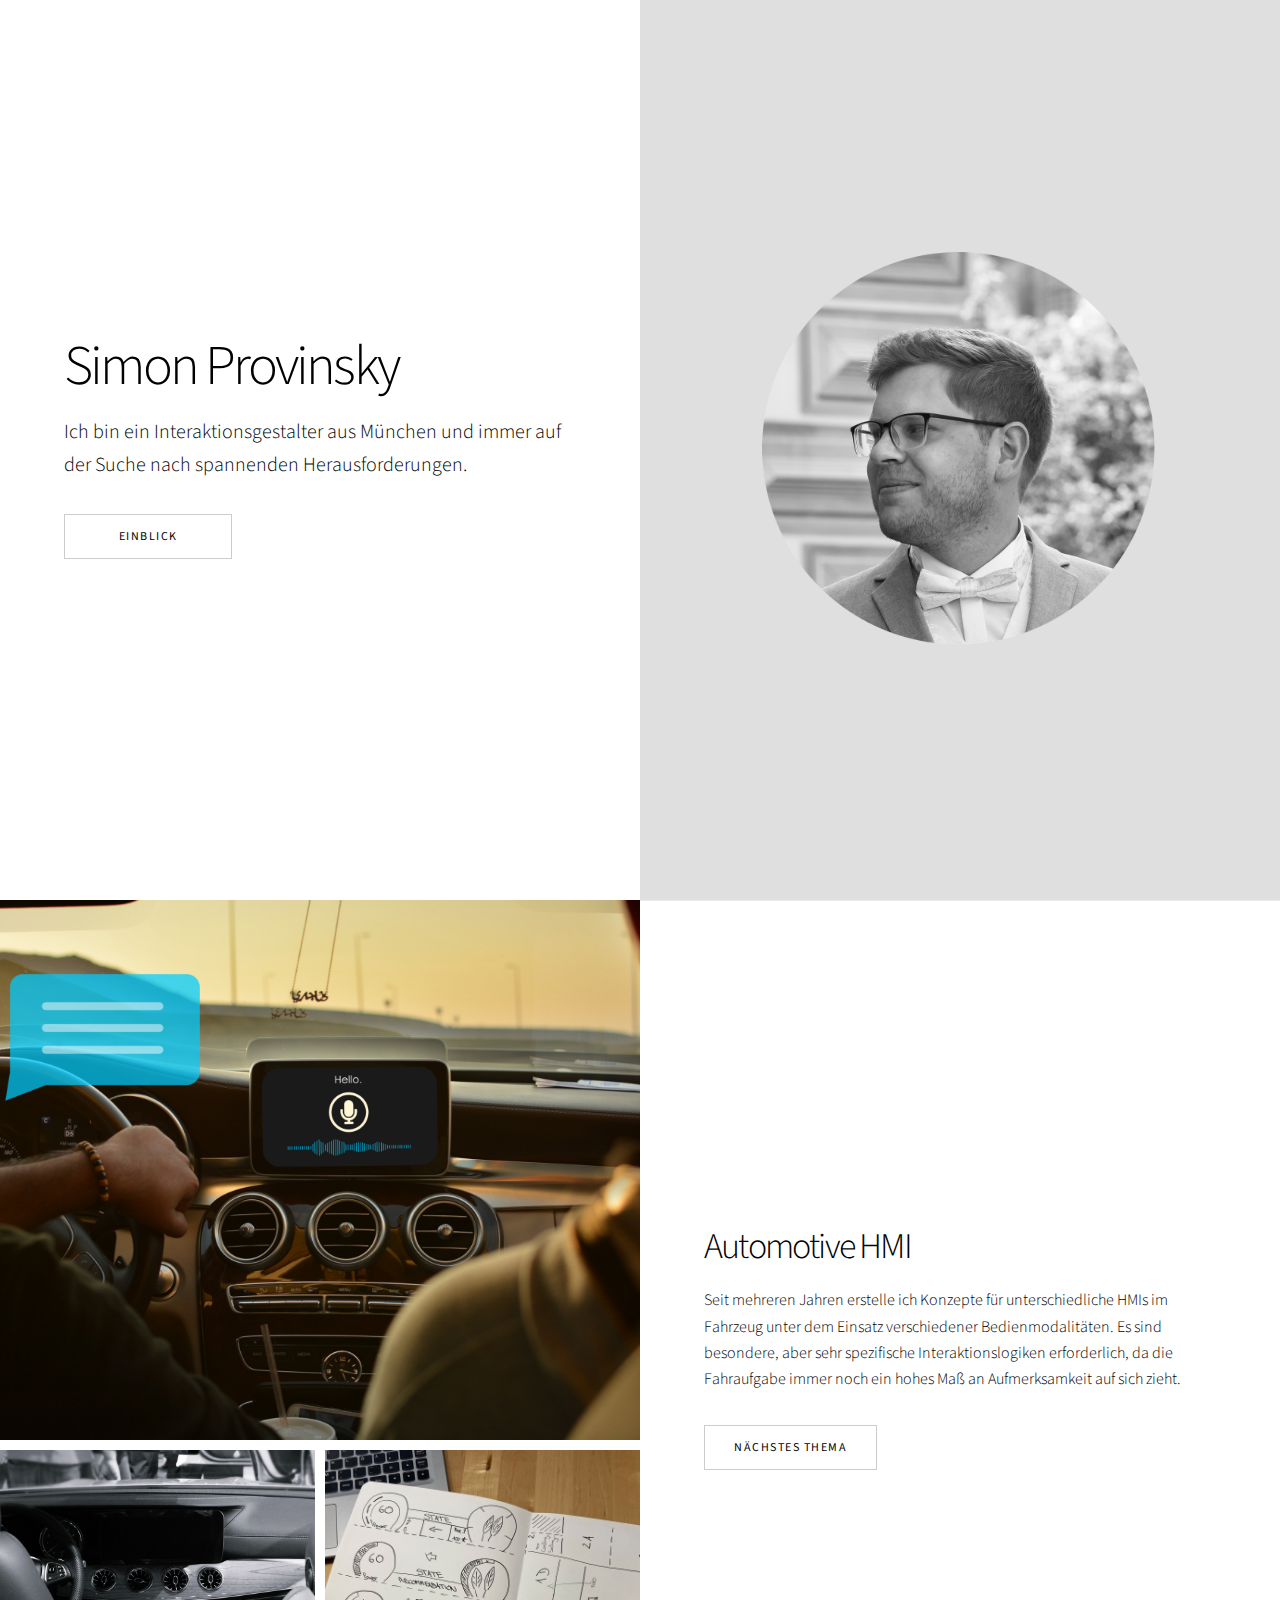
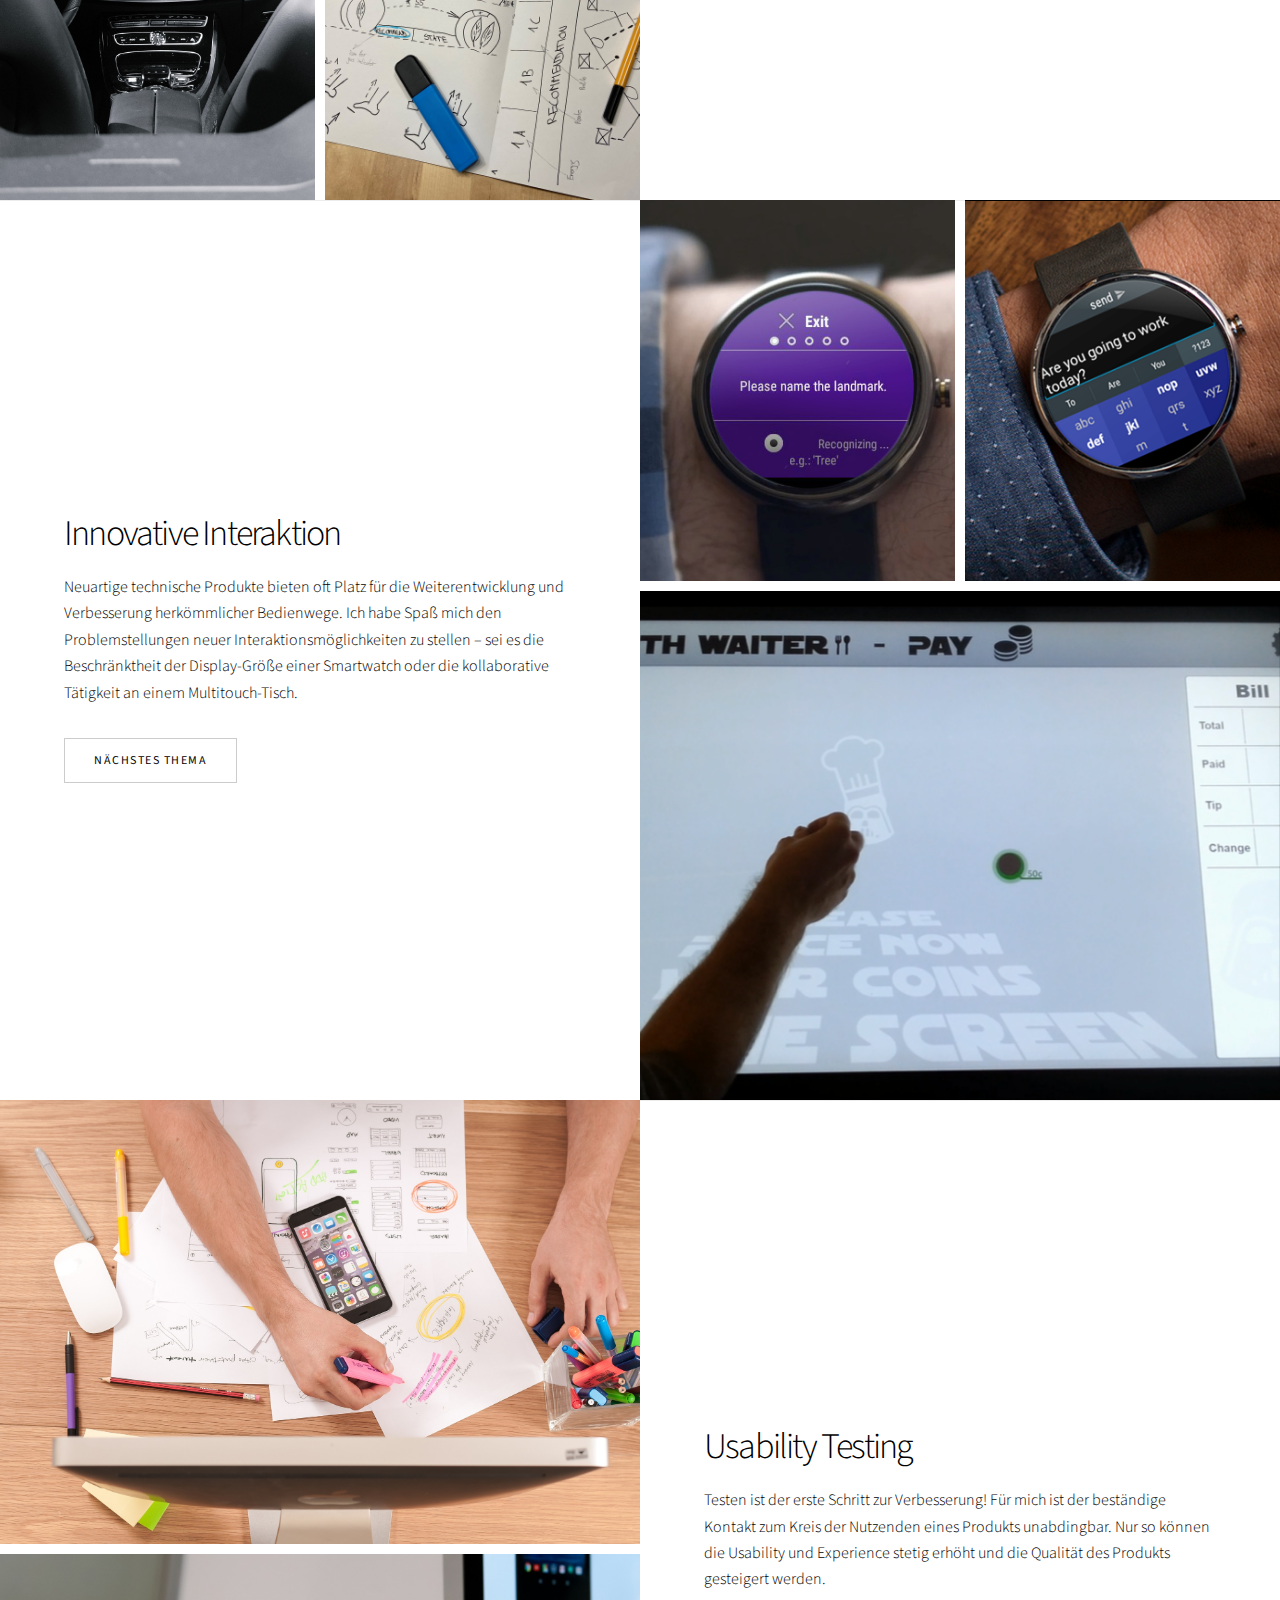
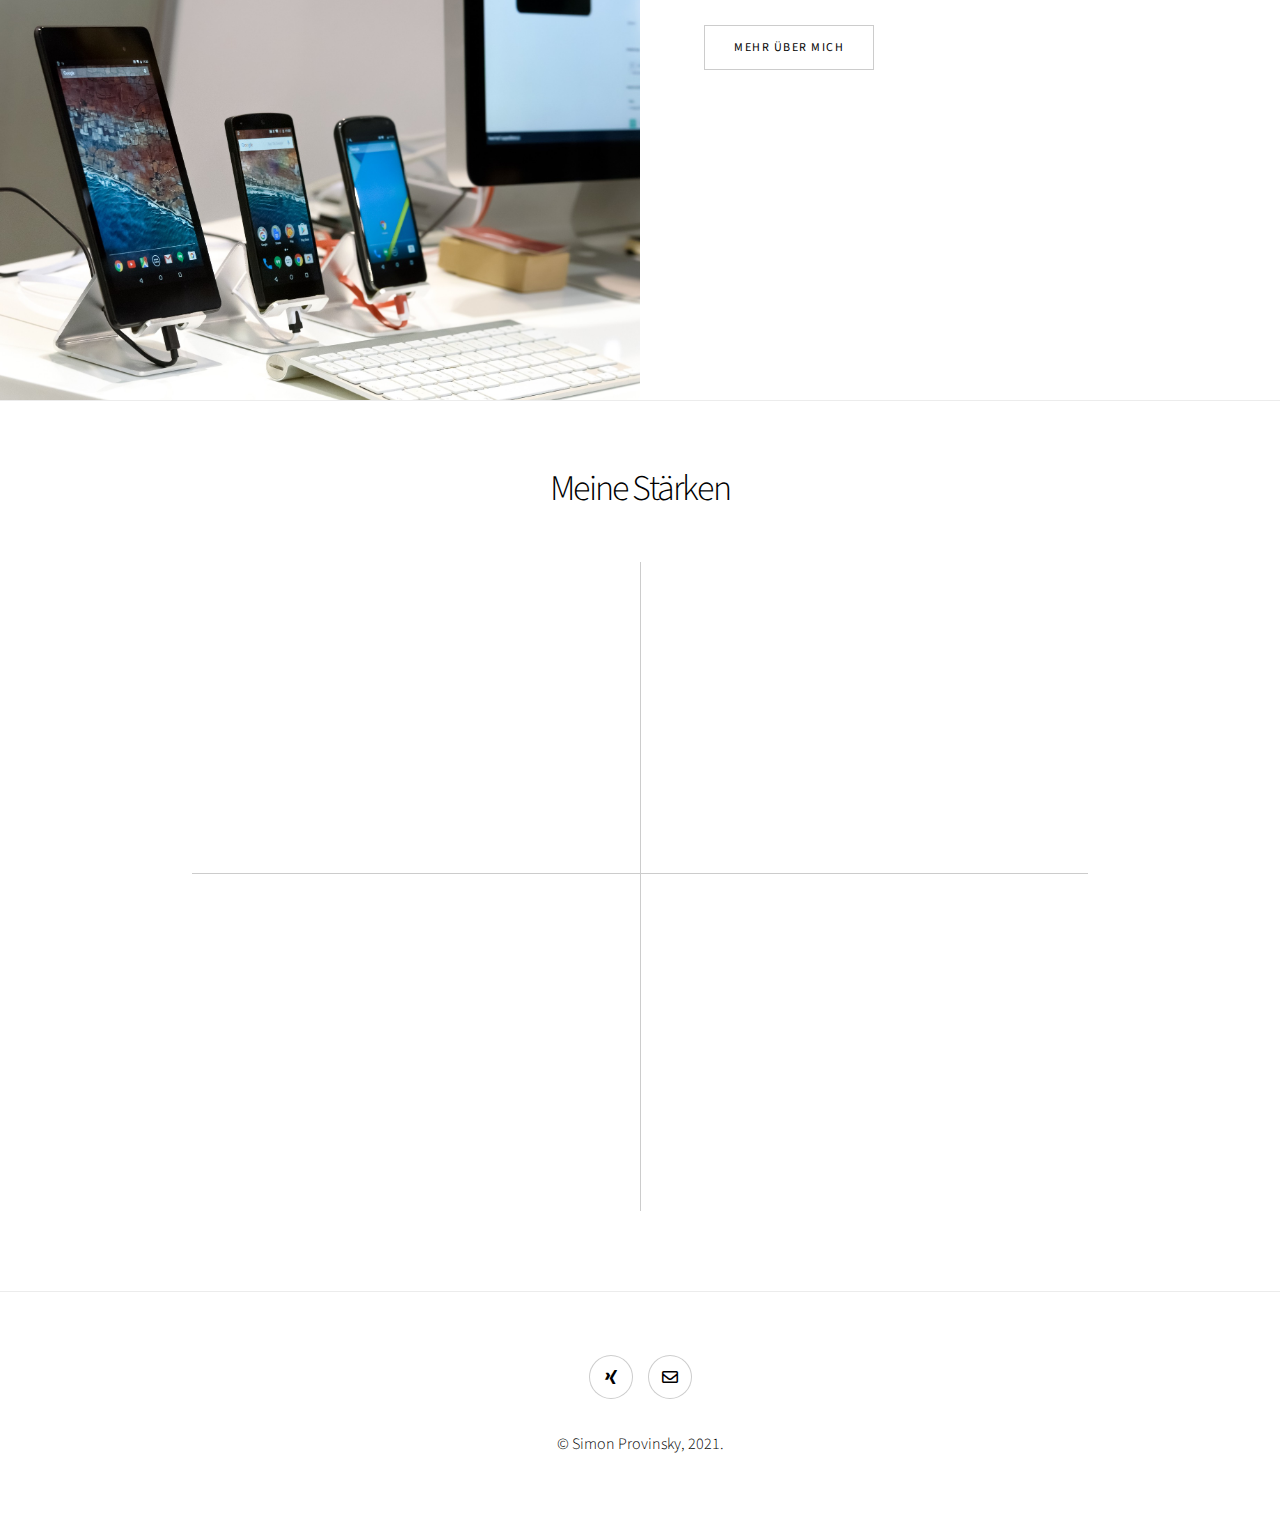
==== commit 620fa49d: "Update index.html" ====
--- a/index.html
+++ b/index.html
@@ -245,7 +245,7 @@
 					<li><a href="mailto:S.Provinsky@gmail.com" class="icon style2 fa-envelope"><span
 								class="label">Email</span></a></li>
 				</ul>
-				<p>&copy; Simon Provinsky</a>.</p>
+				<p>&copy; Simon Provinsky, 2021</a>.</p>
 			</div>
 		</footer>
 
@@ -262,4 +262,4 @@
 
 </body>
 
-</html>+</html>
